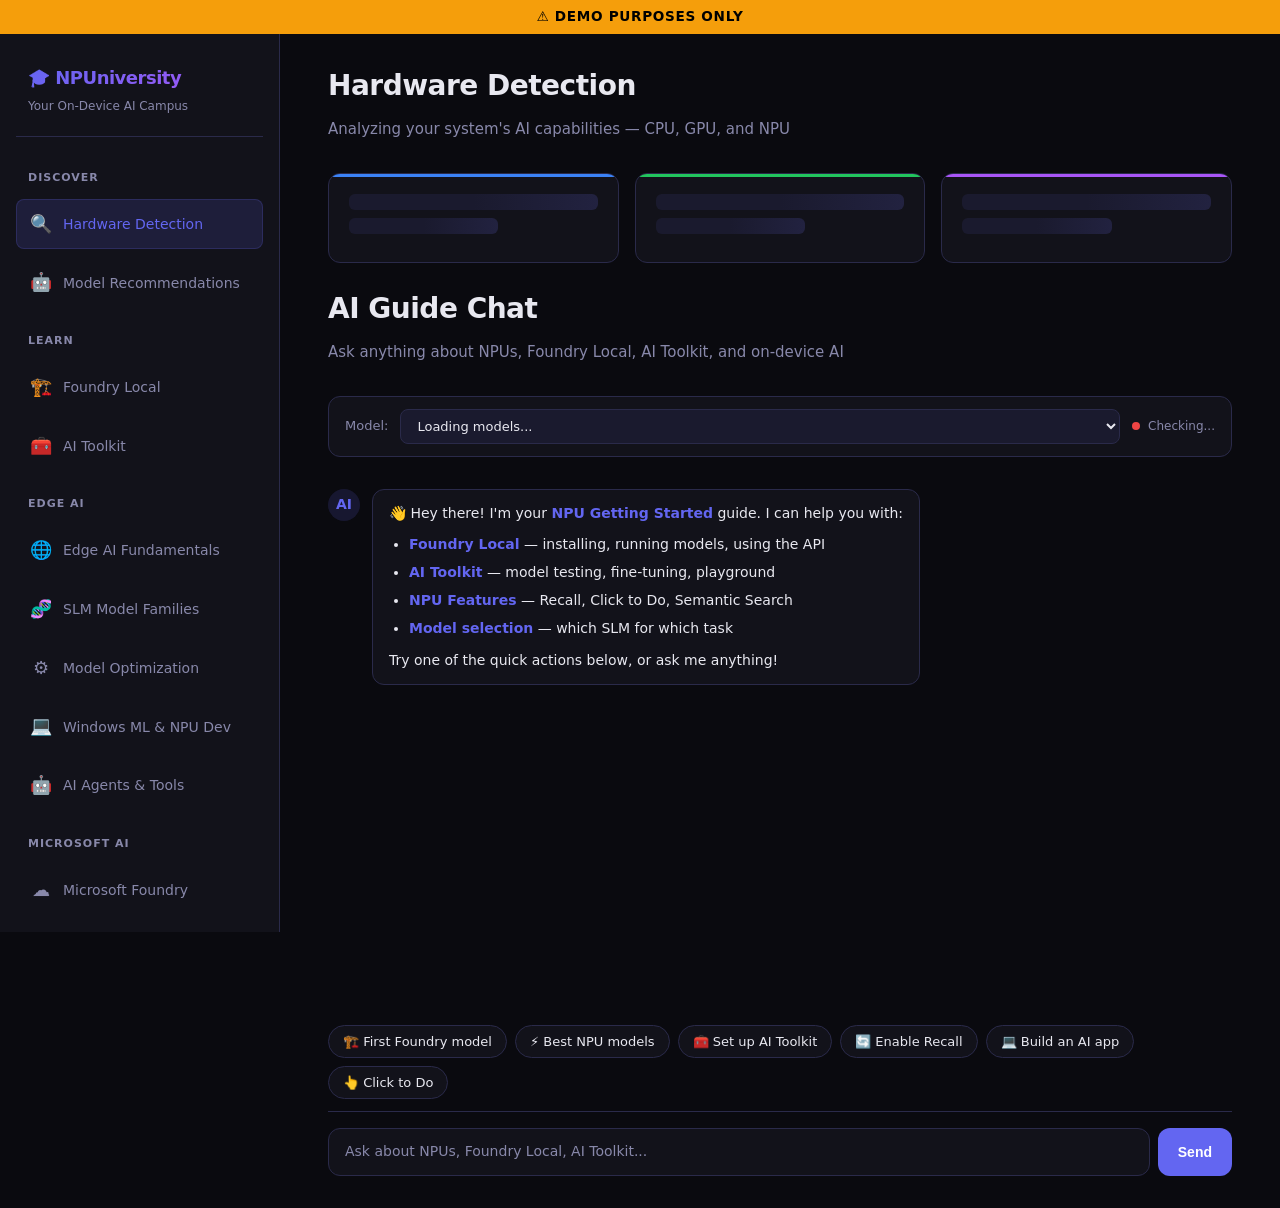
==== static/index.html @ 23672045 "Add 'Demo Purposes Only' banner across all pages" ====
<!DOCTYPE html>
<html lang="en">
<head>
    <meta charset="UTF-8">
    <meta name="viewport" content="width=device-width, initial-scale=1.0">
    <title>NPUniversity</title>
    <link rel="stylesheet" href="/static/style.css">
</head>
<body>

<div class="demo-banner">⚠️ Demo Purposes Only</div>

<div class="app-shell">
    <!-- Sidebar -->
    <nav class="sidebar">
        <div class="sidebar-brand">
            <h1>🎓 NPUniversity</h1>
            <p>Your On-Device AI Campus</p>
        </div>

        <div class="nav-section-label">Discover</div>
        <div class="nav-item active" data-page="hardware" onclick="navigateTo('hardware')">
            <span class="nav-icon">🔍</span> Hardware Detection
        </div>
        <div class="nav-item" data-page="models" onclick="navigateTo('models')">
            <span class="nav-icon">🤖</span> Model Recommendations
        </div>

        <div class="nav-section-label">Learn</div>
        <div class="nav-item" data-page="foundry" onclick="navigateTo('foundry')">
            <span class="nav-icon">🏗️</span> Foundry Local
        </div>
        <div class="nav-item" data-page="toolkit" onclick="navigateTo('toolkit')">
            <span class="nav-icon">🧰</span> AI Toolkit
        </div>

        <div class="nav-section-label">Edge AI</div>
        <div class="nav-item" data-page="edgeai" onclick="navigateTo('edgeai')">
            <span class="nav-icon">🌐</span> Edge AI Fundamentals
        </div>
        <div class="nav-item" data-page="slmfoundations" onclick="navigateTo('slmfoundations')">
            <span class="nav-icon">🧬</span> SLM Model Families
        </div>
        <div class="nav-item" data-page="optimization" onclick="navigateTo('optimization')">
            <span class="nav-icon">⚙️</span> Model Optimization
        </div>
        <div class="nav-item" data-page="windowsml" onclick="navigateTo('windowsml')">
            <span class="nav-icon">💻</span> Windows ML & NPU Dev
        </div>
        <div class="nav-item" data-page="agents" onclick="navigateTo('agents')">
            <span class="nav-icon">🤖</span> AI Agents & Tools
        </div>

        <div class="nav-section-label">Microsoft AI</div>
        <div class="nav-item" data-page="foundrycloud" onclick="navigateTo('foundrycloud')">
            <span class="nav-icon">☁️</span> Microsoft Foundry
        </div>
        <div class="nav-item" data-page="foundryagents" onclick="navigateTo('foundryagents')">
            <span class="nav-icon">🕵️</span> Foundry Agent Service
        </div>
        <div class="nav-item" data-page="governance" onclick="navigateTo('governance')">
            <span class="nav-icon">🛡️</span> AI Gateway & Governance
        </div>
        <div class="nav-item" data-page="hybridai" onclick="navigateTo('hybridai')">
            <span class="nav-icon">🔀</span> Hybrid AI
        </div>

        <div class="nav-section-label">Windows On-Device AI Features</div>
        <div class="nav-item" data-page="recall" onclick="navigateTo('recall')">
            <span class="nav-icon">🔄</span> Recall
        </div>
        <div class="nav-item" data-page="clicktodo" onclick="navigateTo('clicktodo')">
            <span class="nav-icon">👆</span> Click to Do
        </div>
        <div class="nav-item" data-page="semanticsearch" onclick="navigateTo('semanticsearch')">
            <span class="nav-icon">🔎</span> Semantic Search
        </div>

        <div class="sidebar-footer">
            <button class="tour-launch-btn" onclick="openTourSetup()">
                🎓 Professor Guided Tour
            </button>
            <div class="foundry-status">
                <span class="status-dot" id="foundryDot"></span>
                <span id="foundryStatusText">Checking Foundry...</span>
            </div>
        </div>
    </nav>

    <!-- Main Content -->
    <main class="main-content">

        <!-- Hardware Detection Page -->
        <div class="page active" id="page-hardware">
            <div class="page-header">
                <h2>Hardware Detection</h2>
                <p>Analyzing your system's AI capabilities — CPU, GPU, and NPU</p>
            </div>

            <div id="hw-loading">
                <div class="hw-grid">
                    <div class="hw-card cpu"><div class="skeleton skeleton-line"></div><div class="skeleton skeleton-line"></div></div>
                    <div class="hw-card gpu"><div class="skeleton skeleton-line"></div><div class="skeleton skeleton-line"></div></div>
                    <div class="hw-card npu"><div class="skeleton skeleton-line"></div><div class="skeleton skeleton-line"></div></div>
                </div>
            </div>

            <div id="hw-results" style="display:none">
                <div class="hw-grid">
                    <div class="hw-card cpu">
                        <div class="hw-label">CPU</div>
                        <div class="hw-name" id="cpuName">—</div>
                        <div class="hw-status" id="cpuArch">—</div>
                        <span class="hw-badge badge-active" id="cpuBadge">✓ Active</span>
                    </div>
                    <div class="hw-card gpu">
                        <div class="hw-label">GPU</div>
                        <div class="hw-name" id="gpuName">—</div>
                        <div class="hw-status">Graphics Processor</div>
                        <span class="hw-badge" id="gpuBadge">—</span>
                    </div>
                    <div class="hw-card npu">
                        <div class="hw-label">NPU</div>
                        <div class="hw-name" id="npuName">—</div>
                        <div class="hw-status" id="npuStatus">—</div>
                        <span class="hw-badge" id="npuBadge">—</span>
                    </div>
                </div>

                <div class="summary-bar" id="summaryBar">
                    <span class="summary-item"><strong id="vendorName">—</strong></span>
                    <span class="summary-item" id="ramInfo">— GB RAM</span>
                </div>

                <div class="card" id="npuInfoCard" style="display:none">
                    <div class="card-header">
                        <div class="card-icon" style="background:var(--purple-dim);color:var(--purple)">🎯</div>
                        <div>
                            <h3>You have an NPU!</h3>
                            <div class="card-subtitle">Your device is a Copilot+ PC with dedicated AI silicon</div>
                        </div>
                    </div>
                    <p style="font-size:14px;color:var(--text-dim);line-height:1.7;">
                        Your Neural Processing Unit (NPU) is a dedicated chip designed to run AI workloads 
                        with exceptional power efficiency. Unlike running AI on your CPU (which heats up and 
                        drains battery) or GPU (which competes with display tasks), the NPU handles AI inference 
                        while barely sipping power. This means <strong style="color:var(--purple)">always-on AI features</strong> 
                        like Recall, Click to Do, and Semantic Search can run continuously in the background 
                        without impacting your battery life or system performance.
                    </p>
                    <div class="info-box tip">
                        NPU models in Foundry Local use the <strong>QNN (Qualcomm Neural Network)</strong> execution provider, 
                        specifically optimized for the Hexagon processor in your Snapdragon chip.
                    </div>
                </div>

                <div class="card" id="noNpuCard" style="display:none">
                    <div class="card-header">
                        <div class="card-icon" style="background:var(--blue-dim);color:var(--blue)">💡</div>
                        <div>
                            <h3>No NPU Detected</h3>
                            <div class="card-subtitle">You can still run on-device AI using your CPU</div>
                        </div>
                    </div>
                    <p style="font-size:14px;color:var(--text-dim);line-height:1.7;">
                        While you don't have an NPU, Foundry Local has an excellent selection of CPU-optimized models. 
                        Your CPU handles a wider range of models (including larger ones) — the trade-off is higher 
                        power consumption and slightly slower inference compared to NPU-accelerated models. 
                        Check the Model Recommendations page for the best picks for your hardware.
                    </p>
                </div>
            </div>
        </div>

        <!-- Model Recommendations Page -->
        <div class="page" id="page-models">
            <div class="page-header">
                <h2>Model Recommendations</h2>
                <p>Best SLMs for your hardware, organized by task</p>
            </div>

            <div id="models-loading">
                <div class="rec-grid">
                    <div class="rec-card"><div class="skeleton skeleton-line"></div><div class="skeleton skeleton-line"></div><div class="skeleton skeleton-line"></div></div>
                    <div class="rec-card"><div class="skeleton skeleton-line"></div><div class="skeleton skeleton-line"></div><div class="skeleton skeleton-line"></div></div>
                </div>
            </div>
            <div id="models-results" style="display:none">
                <div class="rec-grid" id="recGrid"></div>
            </div>
        </div>

        <!-- Foundry Local Page -->
        <div class="page" id="page-foundry">
            <div class="page-header">
                <h2>Foundry Local</h2>
                <p>Microsoft's local model runtime — run SLMs entirely on your device</p>
            </div>

            <div class="feature-hero">
                <h3>Run AI models locally, no cloud required</h3>
                <p>Foundry Local is an OpenAI-compatible local inference server. It manages model downloads, 
                   hardware optimization (CPU/NPU), and exposes a standard API you can use from any language.</p>
            </div>

            <div class="card">
                <div class="card-header">
                    <div class="card-icon" style="background:var(--green-dim);color:var(--green)">📦</div>
                    <div><h3>Installation</h3><div class="card-subtitle">Get Foundry Local running on your machine</div></div>
                </div>
                <div class="feature-steps">
                    <div class="step-card">
                        <div class="step-number">1</div>
                        <div class="step-content">
                            <h4>Install via winget</h4>
                            <p>Open a terminal and run:</p>
                            <div class="cmd-block">winget install Microsoft.FoundryLocal<button class="copy-btn" onclick="copyCmd(this)">Copy</button></div>
                        </div>
                    </div>
                    <div class="step-card">
                        <div class="step-number">2</div>
                        <div class="step-content">
                            <h4>Start the service</h4>
                            <p>Foundry Local auto-starts when needed, but you can manually control it:</p>
                            <div class="cmd-block">foundry service start<button class="copy-btn" onclick="copyCmd(this)">Copy</button></div>
                        </div>
                    </div>
                    <div class="step-card">
                        <div class="step-number">3</div>
                        <div class="step-content">
                            <h4>List available models</h4>
                            <p>See all models optimized for your hardware (CPU + NPU if available):</p>
                            <div class="cmd-block">foundry model list<button class="copy-btn" onclick="copyCmd(this)">Copy</button></div>
                        </div>
                    </div>
                    <div class="step-card">
                        <div class="step-number">4</div>
                        <div class="step-content">
                            <h4>Run a model interactively</h4>
                            <p>Start chatting with a model directly in your terminal:</p>
                            <div class="cmd-block">foundry model run phi-4-mini<button class="copy-btn" onclick="copyCmd(this)">Copy</button></div>
                            <div class="info-box tip">For NPU models, add <code>--device NPU</code>: 
                            <code>foundry model run qwen2.5-7b --device NPU</code></div>
                        </div>
                    </div>
                </div>
            </div>

            <div class="card">
                <div class="card-header">
                    <div class="card-icon" style="background:var(--accent-glow);color:var(--accent)">🔌</div>
                    <div><h3>Using the API</h3><div class="card-subtitle">OpenAI-compatible REST API for your apps</div></div>
                </div>
                <p style="font-size:14px;color:var(--text-dim);margin-bottom:16px;">
                    Foundry Local exposes an OpenAI-compatible API. Use it with the OpenAI Python SDK, curl, or any HTTP client.
                    The service URL has a dynamic port — discover it with <code>foundry service status</code>.
                </p>
                <div class="feature-steps">
                    <div class="step-card">
                        <div class="step-number">Py</div>
                        <div class="step-content">
                            <h4>Python with OpenAI SDK</h4>
<div class="cmd-block"><pre style="margin:0;color:var(--text);background:transparent;border:none;padding:0;">from openai import OpenAI

client = OpenAI(
    base_url="http://127.0.0.1:PORT/v1",
    api_key="not-needed"
)

response = client.chat.completions.create(
    model="Phi-4-mini-instruct-generic-cpu:5",
    messages=[{"role": "user", "content": "Hello!"}]
)
print(response.choices[0].message.content)</pre></div>
                        </div>
                    </div>
                    <div class="step-card">
                        <div class="step-number">C#</div>
                        <div class="step-content">
                            <h4>C# with Microsoft.Extensions.AI</h4>
<div class="cmd-block"><pre style="margin:0;color:var(--text);background:transparent;border:none;padding:0;">using Microsoft.Extensions.AI;

var client = new FoundryLocalClient("phi-4-mini");
var chatClient = client.CreateChatCompletionClient();

var response = await chatClient.GetResponseAsync(
    "What can you help me with?");
Console.WriteLine(response);</pre></div>
                        </div>
                    </div>
                </div>
            </div>

            <div class="card">
                <div class="card-header">
                    <div class="card-icon" style="background:var(--amber-dim);color:var(--amber)">⚡</div>
                    <div><h3>Key Commands</h3><div class="card-subtitle">Essential Foundry Local CLI commands</div></div>
                </div>
                <table class="capability-table">
                    <thead>
                        <tr><th>Command</th><th>Description</th></tr>
                    </thead>
                    <tbody>
                        <tr><td><code>foundry model list</code></td><td>List all available models for your hardware</td></tr>
                        <tr><td><code>foundry model run &lt;alias&gt;</code></td><td>Run a model interactively in the terminal</td></tr>
                        <tr><td><code>foundry model run &lt;alias&gt; --device NPU</code></td><td>Run on NPU specifically</td></tr>
                        <tr><td><code>foundry service start</code></td><td>Start the local inference server</td></tr>
                        <tr><td><code>foundry service stop</code></td><td>Stop the server and free resources</td></tr>
                        <tr><td><code>foundry service status</code></td><td>Check status and discover the API URL</td></tr>
                        <tr><td><code>foundry cache list</code></td><td>See downloaded/cached models</td></tr>
                        <tr><td><code>foundry cache remove &lt;model&gt;</code></td><td>Delete a cached model to free disk space</td></tr>
                    </tbody>
                </table>
            </div>
        </div>

        <!-- AI Toolkit Page -->
        <div class="page" id="page-toolkit">
            <div class="page-header">
                <h2>AI Toolkit for VS Code</h2>
                <p>Fine-tune, test, and deploy AI models right from your editor</p>
            </div>

            <div class="feature-hero">
                <h3>Your AI development workbench</h3>
                <p>AI Toolkit is a VS Code extension that brings model exploration, prompt testing, fine-tuning, 
                   and deployment into a single, integrated experience.</p>
            </div>

            <div class="card">
                <div class="card-header">
                    <div class="card-icon" style="background:var(--green-dim);color:var(--green)">🚀</div>
                    <div><h3>Getting Started</h3><div class="card-subtitle">Set up AI Toolkit in minutes</div></div>
                </div>
                <div class="feature-steps">
                    <div class="step-card">
                        <div class="step-number">1</div>
                        <div class="step-content">
                            <h4>Install the Extension</h4>
                            <p>Open VS Code and install <strong>AI Toolkit</strong> from the Extensions marketplace, or run:</p>
                            <div class="cmd-block">code --install-extension ms-windows-ai-studio.windows-ai-studio<button class="copy-btn" onclick="copyCmd(this)">Copy</button></div>
                        </div>
                    </div>
                    <div class="step-card">
                        <div class="step-number">2</div>
                        <div class="step-content">
                            <h4>Browse the Model Catalog</h4>
                            <p>Click the AI Toolkit icon in the sidebar. Browse models from Hugging Face, ONNX model zoo, 
                               and Azure AI — filtered by what runs on your hardware.</p>
                        </div>
                    </div>
                    <div class="step-card">
                        <div class="step-number">3</div>
                        <div class="step-content">
                            <h4>Test in the Playground</h4>
                            <p>Use the built-in <strong>Model Playground</strong> to send prompts and compare model outputs. 
                               Adjust temperature, max tokens, and system prompts interactively.</p>
                        </div>
                    </div>
                    <div class="step-card">
                        <div class="step-number">4</div>
                        <div class="step-content">
                            <h4>Fine-tune with LoRA</h4>
                            <p>Fine-tune models on your own data using <strong>QLoRA</strong> — memory-efficient fine-tuning 
                               that works even on devices with limited VRAM. AI Toolkit handles the training setup.</p>
                        </div>
                    </div>
                </div>
            </div>

            <div class="card">
                <div class="card-header">
                    <div class="card-icon" style="background:var(--purple-dim);color:var(--purple)">🎯</div>
                    <div><h3>Key Features</h3><div class="card-subtitle">What AI Toolkit can do for you</div></div>
                </div>
                <table class="capability-table">
                    <thead><tr><th>Feature</th><th>Description</th></tr></thead>
                    <tbody>
                        <tr><td><strong>Model Catalog</strong></td><td>Browse, search, and download models optimized for local inference (ONNX, PyTorch)</td></tr>
                        <tr><td><strong>Playground</strong></td><td>Interactive prompt testing with side-by-side model comparison</td></tr>
                        <tr><td><strong>Fine-tuning</strong></td><td>LoRA/QLoRA fine-tuning with custom datasets, integrated into VS Code</td></tr>
                        <tr><td><strong>Batch Inference</strong></td><td>Run prompts against datasets for evaluation and benchmarking</td></tr>
                        <tr><td><strong>ONNX Export</strong></td><td>Convert and optimize models to ONNX format for cross-platform deployment</td></tr>
                        <tr><td><strong>Foundry Integration</strong></td><td>Seamlessly use Foundry Local models in the playground and your apps</td></tr>
                    </tbody>
                </table>
                <div class="info-box tip">
                    AI Toolkit + Foundry Local is the fastest way to go from "exploring models" to "running AI in your app" — 
                    all without leaving VS Code or needing cloud resources.
                </div>
            </div>
        </div>

        <!-- Recall Page -->
        <div class="page" id="page-recall">
            <div class="page-header">
                <h2>Recall</h2>
                <p>AI-powered photographic memory for your PC — powered by your NPU</p>
            </div>

            <div class="feature-hero" style="border-left: 3px solid var(--purple);">
                <h3>🔄 Find anything you've ever seen on your PC</h3>
                <p>Recall takes periodic snapshots of your screen and uses on-device AI to make everything 
                   searchable by natural language. Ask "that email about the project deadline" and Recall finds it.</p>
            </div>

            <div class="card">
                <div class="card-header">
                    <div class="card-icon" style="background:var(--purple-dim);color:var(--purple)">🔒</div>
                    <div><h3>Privacy First</h3><div class="card-subtitle">Everything stays on your device</div></div>
                </div>
                <p style="font-size:14px;color:var(--text-dim);line-height:1.7;margin-bottom:12px;">
                    Recall processes everything <strong>locally on your NPU</strong>. Screenshots never leave your device, 
                    are encrypted with Windows Hello, and stored in a protected container. You have full control over 
                    what gets saved and can delete snapshots at any time.
                </p>
                <table class="capability-table">
                    <thead><tr><th>Privacy Feature</th><th>Detail</th></tr></thead>
                    <tbody>
                        <tr><td>🔐 Encryption</td><td>Snapshots encrypted with Windows Hello (biometric/PIN) — even admins can't access your data</td></tr>
                        <tr><td>🖥️ On-device AI</td><td>OCR and semantic indexing runs entirely on the NPU — no cloud processing</td></tr>
                        <tr><td>🚫 Sensitive content</td><td>Automatically filters passwords, credit cards, and private browsing sessions</td></tr>
                        <tr><td>🗑️ Full control</td><td>Pause anytime, exclude apps/websites, delete specific snapshots or entire history</td></tr>
                    </tbody>
                </table>
            </div>

            <div class="card">
                <div class="card-header">
                    <div class="card-icon" style="background:var(--green-dim);color:var(--green)">⚙️</div>
                    <div><h3>How to Enable Recall</h3><div class="card-subtitle">Get started on your Copilot+ PC</div></div>
                </div>
                <div class="feature-steps">
                    <div class="step-card">
                        <div class="step-number">1</div>
                        <div class="step-content">
                            <h4>Check requirements</h4>
                            <p>You need a <strong>Copilot+ PC</strong> with an NPU (40+ TOPS), 16GB+ RAM, 256GB+ storage, 
                               and BitLocker/Device Encryption enabled.</p>
                        </div>
                    </div>
                    <div class="step-card">
                        <div class="step-number">2</div>
                        <div class="step-content">
                            <h4>Open Settings</h4>
                            <p>Go to <code>Settings → Privacy & Security → Recall & snapshots</code></p>
                        </div>
                    </div>
                    <div class="step-card">
                        <div class="step-number">3</div>
                        <div class="step-content">
                            <h4>Enable and configure</h4>
                            <p>Toggle Recall on and set your preferences: storage allocation (25-150GB), 
                               excluded apps, and excluded websites. Authenticate with Windows Hello.</p>
                        </div>
                    </div>
                    <div class="step-card">
                        <div class="step-number">4</div>
                        <div class="step-content">
                            <h4>Search your timeline</h4>
                            <p>Press <strong>Win + J</strong> to open Recall, or click the Recall icon in the taskbar. 
                               Type a natural language query like "presentation about Q3 results" to find it.</p>
                        </div>
                    </div>
                </div>
            </div>

            <div class="card">
                <div class="card-header">
                    <div class="card-icon" style="background:var(--blue-dim);color:var(--blue)">🧠</div>
                    <div><h3>How It Works Under the Hood</h3><div class="card-subtitle">The NPU does the heavy lifting</div></div>
                </div>
                <div class="feature-steps">
                    <div class="step-card">
                        <div class="step-number">📸</div>
                        <div class="step-content">
                            <h4>Screen Capture</h4>
                            <p>Periodic screenshots are taken (every ~5 seconds when content changes). 
                               Images are immediately encrypted before any processing.</p>
                        </div>
                    </div>
                    <div class="step-card">
                        <div class="step-number">📝</div>
                        <div class="step-content">
                            <h4>NPU-Powered OCR</h4>
                            <p>The NPU runs optical character recognition on each snapshot, extracting all visible text 
                               with minimal power draw. This enables text search across screenshots.</p>
                        </div>
                    </div>
                    <div class="step-card">
                        <div class="step-number">🔗</div>
                        <div class="step-content">
                            <h4>Semantic Embedding</h4>
                            <p>Extracted text is converted into semantic vectors (embeddings) by the NPU, enabling 
                               meaning-based search — so "vacation photos" finds screenshots of beach pictures even 
                               if those words never appeared on screen.</p>
                        </div>
                    </div>
                </div>
            </div>
        </div>

        <!-- Click to Do Page -->
        <div class="page" id="page-clicktodo">
            <div class="page-header">
                <h2>Click to Do</h2>
                <p>Context-aware AI actions on anything visible on your screen</p>
            </div>

            <div class="feature-hero" style="border-left: 3px solid var(--green);">
                <h3>👆 Point at anything, get smart actions</h3>
                <p>Click to Do analyzes on-screen content in real-time using your NPU and suggests 
                   intelligent actions — summarize text, edit images, search the web, and more.</p>
            </div>

            <div class="card">
                <div class="card-header">
                    <div class="card-icon" style="background:var(--green-dim);color:var(--green)">⚡</div>
                    <div><h3>How to Use Click to Do</h3><div class="card-subtitle">Activate and interact</div></div>
                </div>
                <div class="feature-steps">
                    <div class="step-card">
                        <div class="step-number">1</div>
                        <div class="step-content">
                            <h4>Activate the overlay</h4>
                            <p>Press <strong>Win + Mouse Click</strong> or <strong>Win + Q</strong> to activate Click to Do. 
                               A translucent overlay appears on top of your current screen.</p>
                        </div>
                    </div>
                    <div class="step-card">
                        <div class="step-number">2</div>
                        <div class="step-content">
                            <h4>Select content</h4>
                            <p>Click on any text, image, or UI element. Click to Do uses the NPU to analyze 
                               what you're pointing at — reading text, identifying images, and understanding context.</p>
                        </div>
                    </div>
                    <div class="step-card">
                        <div class="step-number">3</div>
                        <div class="step-content">
                            <h4>Choose an action</h4>
                            <p>A context menu appears with smart suggestions based on the content type. 
                               Actions vary depending on whether you selected text, an image, or a link.</p>
                        </div>
                    </div>
                </div>
            </div>

            <div class="card">
                <div class="card-header">
                    <div class="card-icon" style="background:var(--accent-glow);color:var(--accent)">🎯</div>
                    <div><h3>Available Actions</h3><div class="card-subtitle">What Click to Do can do with different content</div></div>
                </div>
                <table class="capability-table">
                    <thead><tr><th>Content Type</th><th>Actions</th></tr></thead>
                    <tbody>
                        <tr><td>📝 <strong>Text</strong></td><td>Summarize, rewrite, explain, translate, copy, search the web, send to Copilot</td></tr>
                        <tr><td>🖼️ <strong>Images</strong></td><td>Remove background, erase objects, search for visually similar images, save, edit in Photos</td></tr>
                        <tr><td>🔗 <strong>URLs / Links</strong></td><td>Open, copy, search related content</td></tr>
                        <tr><td>📊 <strong>Data / Tables</strong></td><td>Copy as structured data, summarize, analyze trends</td></tr>
                        <tr><td>📧 <strong>Contact Info</strong></td><td>Create contact, send email, call, add to calendar</td></tr>
                    </tbody>
                </table>
                <div class="info-box note">
                    Click to Do works across <em>any</em> application — it operates on the screen pixels, not app APIs. 
                    This means it works with PDFs, images, legacy desktop apps, and even remote desktop sessions.
                </div>
            </div>

            <div class="card">
                <div class="card-header">
                    <div class="card-icon" style="background:var(--purple-dim);color:var(--purple)">⚙️</div>
                    <div><h3>Configuration</h3><div class="card-subtitle">Customize Click to Do behavior</div></div>
                </div>
                <p style="font-size:14px;color:var(--text-dim);line-height:1.7;">
                    Navigate to <code>Settings → Bluetooth & devices → Touchpad → Click to Do</code> (or search 
                    "Click to Do" in Settings). You can configure the activation gesture, choose default actions 
                    for different content types, and exclude specific applications.
                </p>
            </div>
        </div>

        <!-- Semantic Search Page -->
        <div class="page" id="page-semanticsearch">
            <div class="page-header">
                <h2>Semantic Search</h2>
                <p>Search by meaning, not just keywords — powered by on-device AI</p>
            </div>

            <div class="feature-hero" style="border-left: 3px solid var(--blue);">
                <h3>🔎 "Find that document about budget planning"</h3>
                <p>Windows Semantic Search understands what you mean, not just what you type. It uses the NPU to 
                   generate embeddings for your files, so you can search by concept instead of exact filenames.</p>
            </div>

            <div class="card">
                <div class="card-header">
                    <div class="card-icon" style="background:var(--blue-dim);color:var(--blue)">🧠</div>
                    <div><h3>How Semantic Search Works</h3><div class="card-subtitle">AI-enhanced Windows Search</div></div>
                </div>
                <div class="feature-steps">
                    <div class="step-card">
                        <div class="step-number">1</div>
                        <div class="step-content">
                            <h4>Content Indexing</h4>
                            <p>Windows scans your documents, emails, and files. The NPU generates <strong>semantic embeddings</strong> — 
                               numerical vectors that capture meaning — for each piece of content. This happens in the background 
                               with negligible performance impact thanks to NPU efficiency.</p>
                        </div>
                    </div>
                    <div class="step-card">
                        <div class="step-number">2</div>
                        <div class="step-content">
                            <h4>Natural Language Queries</h4>
                            <p>When you search, your query is also converted to an embedding. The system finds documents whose 
                               meaning is closest to your query — even if they don't contain the exact words you typed.</p>
                        </div>
                    </div>
                    <div class="step-card">
                        <div class="step-number">3</div>
                        <div class="step-content">
                            <h4>Ranked Results</h4>
                            <p>Results are ranked by semantic similarity, combining traditional keyword matching with 
                               AI understanding. This means a search for "vacation plans" can find a file named 
                               "summer-trip-itinerary.docx" even though those words don't overlap.</p>
                        </div>
                    </div>
                </div>
            </div>

            <div class="card">
                <div class="card-header">
                    <div class="card-icon" style="background:var(--green-dim);color:var(--green)">💡</div>
                    <div><h3>Tips for Better Searches</h3><div class="card-subtitle">Get the most out of Semantic Search</div></div>
                </div>
                <table class="capability-table">
                    <thead><tr><th>Instead of...</th><th>Try...</th></tr></thead>
                    <tbody>
                        <tr><td><code>budget.xlsx</code></td><td>"quarterly budget spreadsheet with projections"</td></tr>
                        <tr><td><code>meeting notes</code></td><td>"notes from the design review last week"</td></tr>
                        <tr><td><code>photo beach</code></td><td>"vacation photos from the coast"</td></tr>
                        <tr><td><code>email john</code></td><td>"conversation about the product launch timeline"</td></tr>
                    </tbody>
                </table>
                <div class="info-box tip">
                    Semantic Search is integrated into the Windows Start menu search, File Explorer, and Settings. 
                    Just start typing naturally — the AI enhancement works automatically on Copilot+ PCs.
                </div>
            </div>

            <div class="card">
                <div class="card-header">
                    <div class="card-icon" style="background:var(--accent-glow);color:var(--accent)">🔧</div>
                    <div><h3>For Developers</h3><div class="card-subtitle">Build semantic search into your apps</div></div>
                </div>
                <p style="font-size:14px;color:var(--text-dim);line-height:1.7;margin-bottom:12px;">
                    You can leverage on-device embeddings for your own applications using <strong>Windows Copilot Runtime APIs</strong>. 
                    Generate text embeddings locally using the NPU for vector search, RAG pipelines, and intelligent document retrieval — 
                    all without cloud costs or latency.
                </p>
                <div class="info-box note">
                    The Windows Copilot Runtime <strong>TextEmbedding</strong> API generates 384-dimensional vectors using the 
                    NPU-accelerated model. Use it with any vector database (FAISS, ChromaDB, Qdrant) for local RAG applications.
                </div>
            </div>
        </div>

        <!-- Edge AI Fundamentals Page -->
        <div class="page" id="page-edgeai">
            <div class="page-header">
                <h2>Edge AI Fundamentals</h2>
                <p>Why running AI locally changes everything — privacy, latency, and cost</p>
            </div>

            <div class="feature-hero">
                <h3>AI at the edge: local, private, and always available</h3>
                <p>Edge AI brings intelligence directly to your device instead of relying on remote cloud servers. 
                   This fundamental shift enables real-time processing, data sovereignty, offline capability, 
                   and dramatic cost savings — all powered by specialized hardware like NPUs.</p>
            </div>

            <div class="card">
                <div class="card-header">
                    <div class="card-icon" style="background:var(--blue-dim);color:var(--blue)">☁️</div>
                    <div><h3>Cloud AI vs Edge AI</h3><div class="card-subtitle">Understanding the paradigm shift</div></div>
                </div>
                <table class="capability-table">
                    <thead><tr><th>Aspect</th><th>Cloud AI</th><th>Edge AI (On-Device)</th></tr></thead>
                    <tbody>
                        <tr><td><strong>Processing Location</strong></td><td>Remote data centers with GPU clusters</td><td>Locally on your CPU, GPU, or NPU</td></tr>
                        <tr><td><strong>Latency</strong></td><td>100-500ms+ network roundtrip</td><td>Sub-10ms local inference</td></tr>
                        <tr><td><strong>Privacy</strong></td><td>Data sent to external servers</td><td>Data never leaves your device</td></tr>
                        <tr><td><strong>Connectivity</strong></td><td>Requires internet connection</td><td>Works fully offline</td></tr>
                        <tr><td><strong>Cost</strong></td><td>Per-token API pricing adds up</td><td>One-time hardware cost, no API fees</td></tr>
                        <tr><td><strong>Model Size</strong></td><td>GPT-4 class (hundreds of billions params)</td><td>SLMs: 0.5B-14B parameters, optimized</td></tr>
                        <tr><td><strong>Customization</strong></td><td>Limited to API parameters</td><td>Full control: fine-tune, quantize, deploy</td></tr>
                    </tbody>
                </table>
            </div>

            <div class="card">
                <div class="card-header">
                    <div class="card-icon" style="background:var(--green-dim);color:var(--green)">🎯</div>
                    <div><h3>Why Edge AI Matters</h3><div class="card-subtitle">Five pillars of on-device intelligence</div></div>
                </div>
                <div class="feature-steps">
                    <div class="step-card">
                        <div class="step-number">🔒</div>
                        <div class="step-content">
                            <h4>Privacy &amp; Security</h4>
                            <p>Process sensitive data locally without cloud exposure. Medical records, financial data, 
                               and personal information never leave the device — meeting HIPAA, GDPR, and data sovereignty requirements.</p>
                        </div>
                    </div>
                    <div class="step-card">
                        <div class="step-number">⚡</div>
                        <div class="step-content">
                            <h4>Real-Time Performance</h4>
                            <p>Eliminate network latency for time-critical applications. On-device inference delivers 
                               sub-10ms response times — essential for interactive UI, real-time translation, and autonomous systems.</p>
                        </div>
                    </div>
                    <div class="step-card">
                        <div class="step-number">💰</div>
                        <div class="step-content">
                            <h4>Cost Efficiency</h4>
                            <p>No per-token API charges, no bandwidth costs, no cloud compute bills. Once your NPU 
                               hardware is purchased, inference is essentially free — scale to millions of queries at zero marginal cost.</p>
                        </div>
                    </div>
                    <div class="step-card">
                        <div class="step-number">📡</div>
                        <div class="step-content">
                            <h4>Offline &amp; Resilient</h4>
                            <p>AI features work without internet. Critical for remote locations, vehicles in transit, 
                               areas with poor connectivity, and any scenario where network reliability can't be guaranteed.</p>
                        </div>
                    </div>
                    <div class="step-card">
                        <div class="step-number">📜</div>
                        <div class="step-content">
                            <h4>Regulatory Compliance</h4>
                            <p>Meet data sovereignty requirements by keeping processing local. No cross-border data transfers, 
                               no third-party data processors — the simplest path to compliance.</p>
                        </div>
                    </div>
                </div>
            </div>

            <div class="card">
                <div class="card-header">
                    <div class="card-icon" style="background:var(--purple-dim);color:var(--purple)">🏗️</div>
                    <div><h3>Edge AI Architecture</h3><div class="card-subtitle">How on-device AI systems are structured</div></div>
                </div>
                <p style="font-size:14px;color:var(--text-dim);line-height:1.7;margin-bottom:16px;">
                    In a traditional architecture, data flows from edge devices to cloud servers and back. 
                    In Edge AI, the entire inference pipeline runs locally:
                </p>
<div class="cmd-block"><pre style="margin:0;color:var(--text);background:transparent;border:none;padding:0;">Traditional:  Sensors → Network → Cloud GPU → Network → Response
Edge AI:      Sensors → Local NPU/CPU → Immediate Response

Key Enabling Technologies:
├── Model Quantization (FP32 → INT4/INT8, 4-8x size reduction)
├── Model Pruning (remove unnecessary connections, 50%+ compression)
├── Knowledge Distillation (train small models from large ones)
├── NPU Hardware (45+ TOPS at &lt;5W power draw)
└── Optimized Runtimes (ONNX Runtime, DirectML, QNN)</pre></div>
                <div class="info-box tip">
                    The key insight: Edge AI doesn't replace cloud AI — it complements it. Use edge for real-time, 
                    privacy-sensitive, and latency-critical tasks. Use cloud for training, complex reasoning, and 
                    tasks requiring the largest models.
                </div>
            </div>

            <div class="card">
                <div class="card-header">
                    <div class="card-icon" style="background:var(--amber-dim);color:var(--amber)">🏢</div>
                    <div><h3>Real-World Applications</h3><div class="card-subtitle">Edge AI across industries</div></div>
                </div>
                <table class="capability-table">
                    <thead><tr><th>Industry</th><th>Edge AI Use Cases</th></tr></thead>
                    <tbody>
                        <tr><td>🏭 <strong>Manufacturing</strong></td><td>Real-time quality inspection, predictive maintenance, process optimization</td></tr>
                        <tr><td>🏥 <strong>Healthcare</strong></td><td>On-device diagnostics, patient monitoring, privacy-preserving medical AI</td></tr>
                        <tr><td>🚗 <strong>Automotive</strong></td><td>Autonomous driving perception, in-vehicle assistants, real-time object detection</td></tr>
                        <tr><td>🏙️ <strong>Smart Cities</strong></td><td>Traffic optimization, environmental monitoring, edge analytics</td></tr>
                        <tr><td>📱 <strong>Mobile Apps</strong></td><td>Photo enhancement, real-time translation, AR, personalized recommendations</td></tr>
                        <tr><td>💼 <strong>Enterprise</strong></td><td>Document processing, meeting assistants, local search, data classification</td></tr>
                    </tbody>
                </table>
            </div>
        </div>

        <!-- SLM Model Families Page -->
        <div class="page" id="page-slmfoundations">
            <div class="page-header">
                <h2>SLM Model Families</h2>
                <p>The landscape of Small Language Models — from Phi to Qwen to BitNET</p>
            </div>

            <div class="feature-hero">
                <h3>Small but mighty: models that run on your device</h3>
                <p>Small Language Models (SLMs) are compact AI models specifically designed for edge deployment. 
                   They deliver meaningful AI capabilities while fitting within the memory, compute, and power 
                   constraints of PCs, phones, and IoT devices.</p>
            </div>

            <div class="card">
                <div class="card-header">
                    <div class="card-icon" style="background:var(--accent-glow);color:var(--accent)">🔬</div>
                    <div><h3>Microsoft Phi Family</h3><div class="card-subtitle">Textbook-quality training meets efficiency</div></div>
                </div>
                <p style="font-size:14px;color:var(--text-dim);line-height:1.7;margin-bottom:12px;">
                    Microsoft's Phi family demonstrates that <strong>training data quality</strong> matters more than model size. 
                    Using carefully curated "textbook quality" data, Phi models punch far above their weight class.
                </p>
                <table class="capability-table">
                    <thead><tr><th>Model</th><th>Parameters</th><th>Key Strengths</th><th>Device</th></tr></thead>
                    <tbody>
                        <tr><td><strong>Phi-4</strong></td><td>14B</td><td>Best quality CPU model, deep reasoning, nuanced responses</td><td>CPU</td></tr>
                        <tr><td><strong>Phi-4-mini</strong></td><td>3.8B</td><td>Top instruction following, tool calling support</td><td>CPU</td></tr>
                        <tr><td><strong>Phi-4-mini-reasoning</strong></td><td>3.8B</td><td>Tuned for logic/math chains, step-by-step thinking</td><td>CPU</td></tr>
                        <tr><td><strong>Phi-3.5-mini</strong></td><td>3.8B</td><td>Compact and efficient on NPU, great general chat</td><td>NPU</td></tr>
                        <tr><td><strong>Phi-3-mini-128k</strong></td><td>3.8B</td><td>128K context window for long documents on NPU</td><td>NPU</td></tr>
                        <tr><td><strong>Phi-Silica</strong></td><td>~3.3B</td><td>Built into Windows 11, 650 tok/s at 1.5W on NPU</td><td>NPU (built-in)</td></tr>
                    </tbody>
                </table>
                <div class="info-box tip">
                    <strong>Phi-Silica</strong> is special — it's not a downloadable model but is built directly into Windows 11 
                    Copilot+ PCs. It's co-designed with NPU hardware for maximum efficiency. Access it via the Windows App SDK.
                </div>
            </div>

            <div class="card">
                <div class="card-header">
                    <div class="card-icon" style="background:var(--green-dim);color:var(--green)">🌏</div>
                    <div><h3>Qwen Family (Alibaba)</h3><div class="card-subtitle">Open-source excellence across 119 languages</div></div>
                </div>
                <p style="font-size:14px;color:var(--text-dim);line-height:1.7;margin-bottom:12px;">
                    Alibaba's Qwen family is fully open-source, trained on 36 trillion tokens, and spans from 
                    tiny 0.5B models to massive 235B parameter versions. Available on Foundry Local for both NPU and CPU.
                </p>
                <table class="capability-table">
                    <thead><tr><th>Model</th><th>Parameters</th><th>Key Strengths</th><th>Device</th></tr></thead>
                    <tbody>
                        <tr><td><strong>Qwen2.5-7B</strong></td><td>7B</td><td>Best all-around NPU model, chat + tools</td><td>NPU / CPU</td></tr>
                        <tr><td><strong>Qwen2.5-1.5B</strong></td><td>1.5B</td><td>Fastest NPU model, lightweight tasks</td><td>NPU</td></tr>
                        <tr><td><strong>Qwen2.5-Coder-7B</strong></td><td>7B</td><td>Code-specialized, best for programming</td><td>CPU</td></tr>
                        <tr><td><strong>Qwen3-0.6B</strong></td><td>0.6B</td><td>Latest tiny model, impressive quality/size ratio</td><td>CPU</td></tr>
                    </tbody>
                </table>
                <div class="info-box note">
                    Qwen3 introduced a "thinking mode" — the model can reason step-by-step before answering, 
                    similar to DeepSeek R1. Toggle this via the system prompt for complex reasoning tasks.
                </div>
            </div>

            <div class="card">
                <div class="card-header">
                    <div class="card-icon" style="background:var(--purple-dim);color:var(--purple)">🧪</div>
                    <div><h3>Other Notable Families</h3><div class="card-subtitle">Gemma, DeepSeek, BitNET, and more</div></div>
                </div>
                <table class="capability-table">
                    <thead><tr><th>Family</th><th>Creator</th><th>Key Innovation</th><th>Edge Relevance</th></tr></thead>
                    <tbody>
                        <tr><td><strong>Gemma 3</strong></td><td>Google</td><td>Per-Layer Embeddings (PLE), mobile-first design, multimodal</td><td>2-3GB memory footprint, ideal for mobile/embedded</td></tr>
                        <tr><td><strong>DeepSeek R1</strong></td><td>DeepSeek</td><td>Strong reasoning via distilled chain-of-thought</td><td>7B and 14B distilled versions run on NPU via QNN</td></tr>
                        <tr><td><strong>BitNET</strong></td><td>Microsoft</td><td>1.58-bit ternary weights {-1, 0, +1}</td><td>1.37-6.17x speedups, 55-82% energy reduction</td></tr>
                        <tr><td><strong>Mistral 7B</strong></td><td>Mistral AI</td><td>Sliding window attention, grouped-query attention</td><td>Classic balanced model, good CPU inference</td></tr>
                        <tr><td><strong>Mu Model</strong></td><td>Microsoft</td><td>Built into Windows 11 for system functions</td><td>Deep OS integration, offline, privacy-first</td></tr>
                    </tbody>
                </table>
                <div class="info-box tip">
                    <strong>BitNET</strong> represents the frontier of efficiency. By using only three weight values 
                    ({-1, 0, +1}), it replaces expensive floating-point multiplications with simple additions — 
                    enabling AI on the most resource-constrained devices. Check it out at 
                    <a href="https://github.com/microsoft/BitNet" target="_blank" style="color:var(--accent)">github.com/microsoft/BitNet</a>.
                </div>
            </div>

            <div class="card">
                <div class="card-header">
                    <div class="card-icon" style="background:var(--blue-dim);color:var(--blue)">📊</div>
                    <div><h3>SLM Size Classification</h3><div class="card-subtitle">Choosing the right model size for your hardware</div></div>
                </div>
                <table class="capability-table">
                    <thead><tr><th>Category</th><th>Parameters</th><th>RAM Needed</th><th>Best For</th></tr></thead>
                    <tbody>
                        <tr><td>🔹 <strong>Micro SLM</strong></td><td>100M - 1.4B</td><td>1-2 GB</td><td>Quick drafts, autocomplete, simple Q&amp;A</td></tr>
                        <tr><td>🔹 <strong>Small SLM</strong></td><td>1.5B - 4B</td><td>2-5 GB</td><td>Chat, code assist, summarization</td></tr>
                        <tr><td>🔹 <strong>Medium SLM</strong></td><td>7B - 14B</td><td>5-10 GB</td><td>Complex reasoning, analysis, tool use</td></tr>
                        <tr><td>🔹 <strong>Large SLM</strong></td><td>14B - 30B</td><td>10-20 GB</td><td>Deep reasoning, high-quality generation</td></tr>
                    </tbody>
                </table>
            </div>
        </div>

        <!-- Model Optimization Page -->
        <div class="page" id="page-optimization">
            <div class="page-header">
                <h2>Model Optimization</h2>
                <p>Making AI models smaller, faster, and more power-efficient for edge deployment</p>
            </div>

            <div class="feature-hero">
                <h3>From data center to device: the art of model optimization</h3>
                <p>Model optimization is the bridge between powerful AI capabilities and the constraints of edge hardware. 
                   Through quantization, pruning, and distillation, models can be compressed 4-8x while retaining 
                   90-99% of their original quality.</p>
            </div>

            <div class="card">
                <div class="card-header">
                    <div class="card-icon" style="background:var(--accent-glow);color:var(--accent)">📐</div>
                    <div><h3>Quantization</h3><div class="card-subtitle">Reducing numerical precision for massive efficiency gains</div></div>
                </div>
                <p style="font-size:14px;color:var(--text-dim);line-height:1.7;margin-bottom:12px;">
                    Quantization reduces the precision of model weights from 32-bit floats to smaller representations. 
                    This directly reduces memory usage and speeds up inference — especially on NPUs designed for integer math.
                </p>
                <table class="capability-table">
                    <thead><tr><th>Precision</th><th>Bits</th><th>Memory Savings</th><th>Quality Impact</th><th>Best For</th></tr></thead>
                    <tbody>
                        <tr><td><strong>FP32</strong> (Full)</td><td>32</td><td>Baseline</td><td>None</td><td>Training, reference</td></tr>
                        <tr><td><strong>FP16</strong> (Half)</td><td>16</td><td>2x reduction</td><td>Minimal</td><td>GPU inference</td></tr>
                        <tr><td><strong>INT8</strong></td><td>8</td><td>4x reduction</td><td>~1-2% loss</td><td>CPU/NPU inference</td></tr>
                        <tr><td><strong>INT4</strong></td><td>4</td><td>8x reduction</td><td>~2-5% loss</td><td>NPU-optimized models</td></tr>
                        <tr><td><strong>1.58-bit</strong> (BitNET)</td><td>~1.6</td><td>20x reduction</td><td>~5-10% loss</td><td>Ultra-efficient edge</td></tr>
                    </tbody>
                </table>
                <div class="info-box tip">
                    NPU models in Foundry Local (like <code>qwen2.5-7b-instruct-qnn-npu</code>) use INT4 quantization 
                    optimized for the Qualcomm Hexagon processor. This is why a 7B model fits in just 2.78 GB.
                </div>
            </div>

            <div class="card">
                <div class="card-header">
                    <div class="card-icon" style="background:var(--green-dim);color:var(--green)">🔧</div>
                    <div><h3>Quantization Techniques</h3><div class="card-subtitle">Different approaches for different needs</div></div>
                </div>
                <div class="feature-steps">
                    <div class="step-card">
                        <div class="step-number">PTQ</div>
                        <div class="step-content">
                            <h4>Post-Training Quantization</h4>
                            <p>Applied <em>after</em> training without re-training. Fastest to implement — just convert 
                               an existing model. Slight quality loss. Most Foundry Local models use this approach.</p>
                        </div>
                    </div>
                    <div class="step-card">
                        <div class="step-number">QAT</div>
                        <div class="step-content">
                            <h4>Quantization-Aware Training</h4>
                            <p>Simulates quantization <em>during</em> training so the model adapts to lower precision. 
                               Better quality than PTQ but requires re-training. Used for production-critical models.</p>
                        </div>
                    </div>
                    <div class="step-card">
                        <div class="step-number">DYN</div>
                        <div class="step-content">
                            <h4>Dynamic Quantization</h4>
                            <p>Weights are quantized statically, but activations are quantized at runtime based on actual 
                               data ranges. Good balance of quality and efficiency without calibration data.</p>
                        </div>
                    </div>
                </div>
            </div>

            <div class="card">
                <div class="card-header">
                    <div class="card-icon" style="background:var(--blue-dim);color:var(--blue)">🫒</div>
                    <div><h3>Microsoft Olive</h3><div class="card-subtitle">Hardware-aware model optimization toolkit</div></div>
                </div>
                <p style="font-size:14px;color:var(--text-dim);line-height:1.7;margin-bottom:12px;">
                    Microsoft Olive is an optimization toolkit with <strong>40+ built-in optimization passes</strong> that 
                    automatically selects the best optimizations for your target hardware — whether that's an NPU, 
                    GPU, or CPU. It supports Phi, Qwen, Llama, Gemma, and more out of the box.
                </p>
<div class="cmd-block"><pre style="margin:0;color:var(--text);background:transparent;border:none;padding:0;"># Install Microsoft Olive
pip install olive-ai

# Optimize a model for your hardware
olive auto-opt \
    --model_name_or_path microsoft/Phi-4-mini-instruct \
    --device cpu \
    --provider CPUExecutionProvider \
    --output_path optimized_model/

# For NPU targets (Qualcomm QNN)
olive auto-opt \
    --model_name_or_path microsoft/Phi-4-mini-instruct \
    --device npu \
    --provider QNNExecutionProvider \
    --output_path optimized_model_npu/</pre></div>
                <div class="info-box note">
                    Olive can achieve <strong>2-6x speedups</strong> with <strong>60-75% size reduction</strong> 
                    through automatic optimization. It's the recommended tool for preparing models for Foundry Local.
                </div>
            </div>

            <div class="card">
                <div class="card-header">
                    <div class="card-icon" style="background:var(--purple-dim);color:var(--purple)">📱</div>
                    <div><h3>Qualcomm QNN</h3><div class="card-subtitle">Optimizing models for Snapdragon NPUs</div></div>
                </div>
                <p style="font-size:14px;color:var(--text-dim);line-height:1.7;margin-bottom:12px;">
                    Qualcomm QNN (Qualcomm Neural Network) is the optimization framework for Snapdragon's Hexagon NPU. 
                    It provides heterogeneous computing across NPU, GPU, and CPU with up to <strong>15x performance improvements</strong>.
                </p>
                <table class="capability-table">
                    <thead><tr><th>Backend</th><th>Best For</th><th>Precision</th><th>Power Efficiency</th></tr></thead>
                    <tbody>
                        <tr><td>🟣 <strong>NPU (HTP)</strong></td><td>CNN workloads, quantized models, always-on AI</td><td>INT8/INT4</td><td>⭐⭐⭐⭐⭐</td></tr>
                        <tr><td>🟢 <strong>GPU (Adreno)</strong></td><td>Large models, compute-intensive ops</td><td>FP16</td><td>⭐⭐⭐</td></tr>
                        <tr><td>🔵 <strong>CPU (Kryo)</strong></td><td>Fallback, unsupported ops, debugging</td><td>FP32</td><td>⭐⭐</td></tr>
                    </tbody>
                </table>
                <div class="info-box tip">
                    When you see a model alias ending in <code>-qnn-npu</code> in Foundry Local (like 
                    <code>qwen2.5-7b-instruct-qnn-npu:2</code>), that model has been optimized through the QNN pipeline 
                    specifically for Hexagon NPU execution.
                </div>
            </div>

            <div class="card">
                <div class="card-header">
                    <div class="card-icon" style="background:var(--amber-dim);color:var(--amber)">📊</div>
                    <div><h3>Optimization Performance Benchmarks</h3><div class="card-subtitle">What to expect from different frameworks</div></div>
                </div>
                <table class="capability-table">
                    <thead><tr><th>Framework</th><th>Typical Quantization</th><th>Size Reduction</th><th>Speedup</th><th>Target</th></tr></thead>
                    <tbody>
                        <tr><td><strong>Llama.cpp (GGUF)</strong></td><td>Q4_K_M</td><td>~4x</td><td>2-3x</td><td>Cross-platform CPU</td></tr>
                        <tr><td><strong>Microsoft Olive</strong></td><td>INT4/INT8</td><td>60-75%</td><td>2-6x</td><td>Enterprise workflows</td></tr>
                        <tr><td><strong>Intel OpenVINO</strong></td><td>INT8/INT4</td><td>50-75%</td><td>2-5x</td><td>Intel hardware</td></tr>
                        <tr><td><strong>Qualcomm QNN</strong></td><td>INT8/INT4</td><td>50-80%</td><td>5-15x</td><td>Snapdragon NPU/GPU</td></tr>
                        <tr><td><strong>Apple MLX</strong></td><td>4-bit</td><td>~4x</td><td>2-4x</td><td>Apple Silicon</td></tr>
                    </tbody>
                </table>
            </div>
        </div>

        <!-- Windows ML & NPU Dev Page -->
        <div class="page" id="page-windowsml">
            <div class="page-header">
                <h2>Windows ML &amp; NPU Development</h2>
                <p>Build AI-powered Windows apps that leverage NPU, GPU, and CPU acceleration</p>
            </div>

            <div class="feature-hero">
                <h3>Windows AI Foundry: one API, every silicon</h3>
                <p>Windows ML is Microsoft's runtime for on-device model inference. It abstracts the hardware — 
                   whether you're running on AMD, Intel, NVIDIA, or Qualcomm silicon — so you write your code once 
                   and it automatically uses the best available accelerator.</p>
            </div>

            <div class="card">
                <div class="card-header">
                    <div class="card-icon" style="background:var(--accent-glow);color:var(--accent)">🏗️</div>
                    <div><h3>Platform Capabilities</h3><div class="card-subtitle">What Windows ML provides</div></div>
                </div>
                <table class="capability-table">
                    <thead><tr><th>Capability</th><th>Details</th></tr></thead>
                    <tbody>
                        <tr><td><strong>Hardware Abstraction</strong></td><td>Works on all Windows 11 24H2+ PCs (x64 and ARM64), even without NPU or GPU</td></tr>
                        <tr><td><strong>Cross-Silicon Support</strong></td><td>AMD, Intel, NVIDIA, and Qualcomm — automatic hardware selection</td></tr>
                        <tr><td><strong>DirectML Acceleration</strong></td><td>Routes AI workloads to NPU/GPU via DirectML for maximum performance</td></tr>
                        <tr><td><strong>ONNX Model Support</strong></td><td>Load and run ONNX models with hardware-optimized execution providers</td></tr>
                        <tr><td><strong>Automatic Updates</strong></td><td>Windows ML automatically supports latest NPUs, GPUs, and CPUs as they release</td></tr>
                        <tr><td><strong>WinRT APIs</strong></td><td>Access from C#, C++, Python, and Rust via Windows Runtime APIs</td></tr>
                    </tbody>
                </table>
            </div>

            <div class="card">
                <div class="card-header">
                    <div class="card-icon" style="background:var(--purple-dim);color:var(--purple)">⚡</div>
                    <div><h3>Phi-Silica: The Built-In NPU Model</h3><div class="card-subtitle">650 tokens/sec at 1.5 watts</div></div>
                </div>
                <p style="font-size:14px;color:var(--text-dim);line-height:1.7;margin-bottom:12px;">
                    Phi-Silica is Microsoft's crown jewel of on-device AI — a language model built directly into 
                    Windows 11 Copilot+ PCs, co-designed with NPU hardware for maximum efficiency.
                </p>
                <table class="capability-table">
                    <thead><tr><th>Metric</th><th>Value</th></tr></thead>
                    <tbody>
                        <tr><td>⚡ <strong>Generation Speed</strong></td><td>650 tokens per second on NPU hardware</td></tr>
                        <tr><td>🔋 <strong>Power Consumption</strong></td><td>Only 1.5 watts during operation</td></tr>
                        <tr><td>⏱️ <strong>Latency</strong></td><td>Sub-10ms response initiation</td></tr>
                        <tr><td>🏗️ <strong>Architecture</strong></td><td>Transformer-based, NPU-optimized, sparse computation</td></tr>
                        <tr><td>🔒 <strong>Privacy</strong></td><td>Fully on-device, works offline, no cloud dependency</td></tr>
                    </tbody>
                </table>
                <div class="feature-steps">
                    <div class="step-card">
                        <div class="step-number">C#</div>
                        <div class="step-content">
                            <h4>Phi-Silica API (Windows App SDK)</h4>
<div class="cmd-block"><pre style="margin:0;color:var(--text);background:transparent;border:none;padding:0;">using Microsoft.AI.PhiSilica;
using Microsoft.Windows.AI;

// Create model options
var modelOptions = new PhiSilicaModelOptions
{
    Temperature = 0.7f,
    MaxNewTokens = 256
};

// Initialize the model
PhiSilicaModel model = await PhiSilicaModel.CreateAsync(modelOptions);

// Generate text
string prompt = "Summarize the key benefits of edge AI:";
var result = await model.GenerateTextAsync(prompt);
Console.WriteLine(result.GeneratedText);</pre></div>
                        </div>
                    </div>
                </div>
                <div class="info-box tip">
                    Phi-Silica is <strong>not a downloadable model</strong>. It's pre-installed on every Copilot+ PC and 
                    accessed through the Windows App SDK. No Foundry Local or separate setup needed.
                </div>
            </div>

            <div class="card">
                <div class="card-header">
                    <div class="card-icon" style="background:var(--green-dim);color:var(--green)">🧩</div>
                    <div><h3>DirectML &amp; NPU Acceleration</h3><div class="card-subtitle">How Windows routes AI to the right hardware</div></div>
                </div>
                <p style="font-size:14px;color:var(--text-dim);line-height:1.7;margin-bottom:12px;">
                    DirectML is the hardware abstraction layer that makes cross-silicon development possible. 
                    When you load a model through Windows ML or ONNX Runtime, DirectML automatically selects 
                    the optimal execution provider.
                </p>
<div class="cmd-block"><pre style="margin:0;color:var(--text);background:transparent;border:none;padding:0;">// C# — Using ONNX Runtime with DirectML for NPU
using Microsoft.ML.OnnxRuntime;

var sessionOptions = new SessionOptions();
// DirectML automatically picks NPU if available
sessionOptions.AppendExecutionProvider_DmlExecutionProvider();

using var session = new InferenceSession("model.onnx", sessionOptions);

// Create input tensor
var inputTensor = new DenseTensor&lt;float&gt;(new[] { 1, 3, 224, 224 });
var inputs = new List&lt;NamedOnnxValue&gt; 
{
    NamedOnnxValue.CreateFromTensor("input", inputTensor) 
};

// Run inference — hardware selected automatically
using var results = session.Run(inputs);</pre></div>
                <div class="info-box note">
                    You don't need to detect hardware or write platform-specific code. DirectML handles hardware 
                    selection automatically. Your code runs the same on Snapdragon ARM64 and Intel x64 machines.
                </div>
            </div>

            <div class="card">
                <div class="card-header">
                    <div class="card-icon" style="background:var(--blue-dim);color:var(--blue)">🔗</div>
                    <div><h3>Windows Copilot Runtime APIs</h3><div class="card-subtitle">Built-in AI capabilities you can use today</div></div>
                </div>
                <table class="capability-table">
                    <thead><tr><th>API</th><th>Capability</th><th>NPU Accelerated</th></tr></thead>
                    <tbody>
                        <tr><td><strong>Phi-Silica</strong></td><td>Text generation, summarization, Q&amp;A</td><td>✅ Yes</td></tr>
                        <tr><td><strong>TextEmbedding</strong></td><td>384-dim semantic vectors for search &amp; RAG</td><td>✅ Yes</td></tr>
                        <tr><td><strong>OCR</strong></td><td>Extract text from images and screen content</td><td>✅ Yes</td></tr>
                        <tr><td><strong>Image Description</strong></td><td>Generate text descriptions of images</td><td>✅ Yes</td></tr>
                        <tr><td><strong>Image Segmentation</strong></td><td>Identify and separate objects in images</td><td>✅ Yes</td></tr>
                        <tr><td><strong>Object Detection</strong></td><td>Locate and classify objects in images</td><td>✅ Yes</td></tr>
                    </tbody>
                </table>
            </div>
        </div>

        <!-- AI Agents & Tools Page -->
        <div class="page" id="page-agents">
            <div class="page-header">
                <h2>AI Agents &amp; Tools</h2>
                <p>Build autonomous AI that reasons, plans, and takes action — all running locally</p>
            </div>

            <div class="feature-hero" style="border-left: 3px solid var(--accent);">
                <h3>🤖 From chatbots to autonomous agents</h3>
                <p>AI agents go beyond simple Q&amp;A. They can reason about tasks, plan multi-step workflows, 
                   call external functions, and coordinate with other agents — all powered by local SLMs 
                   running on your device via Foundry Local.</p>
            </div>

            <div class="card">
                <div class="card-header">
                    <div class="card-icon" style="background:var(--accent-glow);color:var(--accent)">🧠</div>
                    <div><h3>What Makes an AI Agent?</h3><div class="card-subtitle">Beyond simple prompt → response</div></div>
                </div>
                <div class="feature-steps">
                    <div class="step-card">
                        <div class="step-number">1</div>
                        <div class="step-content">
                            <h4>Reasoning</h4>
                            <p>The agent analyzes the task and breaks it into steps. Models like DeepSeek R1 and 
                               Phi-4-mini-reasoning excel at chain-of-thought planning.</p>
                        </div>
                    </div>
                    <div class="step-card">
                        <div class="step-number">2</div>
                        <div class="step-content">
                            <h4>Tool Use (Function Calling)</h4>
                            <p>The model decides which tools to invoke — search the web, query a database, read a file, 
                               call an API. Foundry Local models with <code>tools</code> support can generate structured 
                               function calls.</p>
                        </div>
                    </div>
                    <div class="step-card">
                        <div class="step-number">3</div>
                        <div class="step-content">
                            <h4>Observation &amp; Iteration</h4>
                            <p>After calling a tool, the agent observes the result and decides the next action. 
                               This reason → act → observe loop continues until the task is complete.</p>
                        </div>
                    </div>
                    <div class="step-card">
                        <div class="step-number">4</div>
                        <div class="step-content">
                            <h4>Memory &amp; Context</h4>
                            <p>Agents maintain conversation history and can reference earlier steps. 
                               Local execution means this context never leaves your device.</p>
                        </div>
                    </div>
                </div>
            </div>

            <div class="card">
                <div class="card-header">
                    <div class="card-icon" style="background:var(--green-dim);color:var(--green)">🔧</div>
                    <div><h3>Function Calling with Foundry Local</h3><div class="card-subtitle">Give your local model the ability to call functions</div></div>
                </div>
                <p style="font-size:14px;color:var(--text-dim);line-height:1.7;margin-bottom:12px;">
                    Models with <code>tools</code> support (like Qwen2.5-7B and Phi-4-mini) can generate 
                    structured function calls. Use the OpenAI-compatible API:
                </p>
<div class="cmd-block"><pre style="margin:0;color:var(--text);background:transparent;border:none;padding:0;">from openai import OpenAI

client = OpenAI(base_url="http://127.0.0.1:PORT/v1", api_key="not-needed")

# Define tools the model can call
tools = [{
    "type": "function",
    "function": {
        "name": "get_weather",
        "description": "Get current weather for a location",
        "parameters": {
            "type": "object",
            "properties": {
                "location": {"type": "string", "description": "City name"}
            },
            "required": ["location"]
        }
    }
}]

response = client.chat.completions.create(
    model="qwen2.5-7b-instruct-qnn-npu:2",
    messages=[{"role": "user", "content": "What's the weather in Seattle?"}],
    tools=tools,
    tool_choice="auto"
)

# Model returns a tool call instead of text
tool_call = response.choices[0].message.tool_calls[0]
print(f"Call: {tool_call.function.name}({tool_call.function.arguments})")</pre></div>
                <div class="info-box tip">
                    Function calling works the same whether you're using an NPU model or a CPU model. 
                    The key is using a model alias that lists <strong>"tools"</strong> in its supported tasks.
                </div>
            </div>

            <div class="card">
                <div class="card-header">
                    <div class="card-icon" style="background:var(--purple-dim);color:var(--purple)">🤝</div>
                    <div><h3>Multi-Agent Orchestration</h3><div class="card-subtitle">Coordinate specialist agents for complex workflows</div></div>
                </div>
                <p style="font-size:14px;color:var(--text-dim);line-height:1.7;margin-bottom:12px;">
                    For complex tasks, you can orchestrate multiple agents — each with specialized skills. 
                    A coordinator agent routes tasks to specialists (researcher, coder, reviewer), and a 
                    human-in-the-loop can approve key decisions.
                </p>
                <table class="capability-table">
                    <thead><tr><th>Pattern</th><th>Description</th><th>Example</th></tr></thead>
                    <tbody>
                        <tr><td>🎯 <strong>Single Agent</strong></td><td>One model handles everything</td><td>Q&amp;A chatbot, code assistant</td></tr>
                        <tr><td>🔄 <strong>Sequential Pipeline</strong></td><td>Agents process in order</td><td>Draft → Review → Edit → Publish</td></tr>
                        <tr><td>🌐 <strong>Coordinator Pattern</strong></td><td>One agent routes to specialists</td><td>Triage → Code or Research or Summarize</td></tr>
                        <tr><td>👥 <strong>Debate / Consensus</strong></td><td>Multiple agents discuss and agree</td><td>Code review with multiple perspectives</td></tr>
                    </tbody>
                </table>
                <div class="info-box note">
                    Multi-agent systems can run entirely locally using Foundry Local. Each agent uses the same 
                    model endpoint but with different system prompts defining their role and expertise. The 
                    <strong>Microsoft Agent Framework</strong> provides production-ready orchestration patterns.
                </div>
            </div>

            <div class="card">
                <div class="card-header">
                    <div class="card-icon" style="background:var(--amber-dim);color:var(--amber)">🏗️</div>
                    <div><h3>Building Agents Locally</h3><div class="card-subtitle">Production patterns for on-device agents</div></div>
                </div>
                <table class="capability-table">
                    <thead><tr><th>Best Practice</th><th>Details</th></tr></thead>
                    <tbody>
                        <tr><td><strong>Choose the right model</strong></td><td>Use models with <code>tools</code> support: Qwen2.5-7B (NPU), Phi-4-mini (CPU)</td></tr>
                        <tr><td><strong>Keep tools simple</strong></td><td>Well-defined, single-purpose functions with clear descriptions</td></tr>
                        <tr><td><strong>Human-in-the-loop</strong></td><td>Add approval gates for irreversible actions (emails, purchases, deletions)</td></tr>
                        <tr><td><strong>Error recovery</strong></td><td>Handle tool failures gracefully — retry, fallback, or ask the user</td></tr>
                        <tr><td><strong>Context management</strong></td><td>Trim conversation history to fit context window; summarize long exchanges</td></tr>
                        <tr><td><strong>Evaluate regularly</strong></td><td>Use batch inference to test agent behavior across diverse scenarios</td></tr>
                    </tbody>
                </table>
            </div>
        </div>

        <!-- Chat Page (replaced by Professor NPU widget) -->
        <div class="page" id="page-chat" style="display:none!important"></div>

        <!-- Microsoft Foundry (Cloud) Page -->
        <div class="page" id="page-foundrycloud">
            <div class="page-header">
                <h2>Microsoft Foundry (Cloud)</h2>
                <p>Azure's AI platform for deploying, managing, and consuming cloud models at scale</p>
            </div>

            <div class="feature-hero" style="border-left: 3px solid var(--blue);">
                <h3>☁️ The cloud counterpart to Foundry Local</h3>
                <p>While Foundry Local runs SLMs on your device, Microsoft Foundry at
                   <a href="https://ai.azure.com" target="_blank" style="color:var(--accent)">ai.azure.com</a> gives you 
                   access to the most powerful cloud models — GPT-4o, GPT-4.1, o4-mini, Claude, Llama 4, and thousands more. 
                   Deploy models, test in Playground, consume via SDK, and govern with enterprise controls.</p>
            </div>

            <div class="card">
                <div class="card-header">
                    <div class="card-icon" style="background:var(--accent-glow);color:var(--accent)">📚</div>
                    <div><h3>Model Catalog &amp; Deployment</h3><div class="card-subtitle">Deploy from thousands of models in the Foundry portal</div></div>
                </div>
                <div class="feature-steps">
                    <div class="step-card">
                        <div class="step-number">1</div>
                        <div class="step-content">
                            <h4>Access the Model Catalog</h4>
                            <p>Open <a href="https://ai.azure.com" target="_blank" style="color:var(--accent)">ai.azure.com</a> → 
                               Make sure the <strong>New Foundry</strong> toggle is on → Select your project → 
                               <strong>Discover → Models</strong>. Browse thousands of models from OpenAI, Meta, Mistral, DeepSeek, and more.</p>
                        </div>
                    </div>
                    <div class="step-card">
                        <div class="step-number">2</div>
                        <div class="step-content">
                            <h4>Deploy GPT-4o</h4>
                            <p>Search for <strong>GPT-4o</strong> → Click <strong>Deploy</strong> → Set deployment name to <code>gpt-4o</code> → 
                               Choose tokens-per-minute capacity → Deploy. Wait for status <strong>Succeeded</strong>.</p>
                        </div>
                    </div>
                    <div class="step-card">
                        <div class="step-number">3</div>
                        <div class="step-content">
                            <h4>Deploy Embeddings</h4>
                            <p>Deploy <code>text-embedding-ada-002</code> or <code>text-embedding-3-small</code> for semantic search, 
                               RAG pipelines, and knowledge base integration.</p>
                        </div>
                    </div>
                    <div class="step-card">
                        <div class="step-number">4</div>
                        <div class="step-content">
                            <h4>Test in Playground</h4>
                            <p>Click your deployment → <strong>Playground</strong> opens automatically. 
                               Send test messages, adjust temperature and max tokens. Try the Tools section for function calling.</p>
                        </div>
                    </div>
                </div>
            </div>

            <div class="card">
                <div class="card-header">
                    <div class="card-icon" style="background:var(--green-dim);color:var(--green)">🔀</div>
                    <div><h3>Model Router</h3><div class="card-subtitle">One endpoint, 18+ models — automatic cost/quality optimization</div></div>
                </div>
                <p style="font-size:14px;color:var(--text-dim);line-height:1.7;margin-bottom:12px;">
                    Instead of committing to a single model, <strong>Model Router</strong> automatically routes your prompts 
                    in real-time to the most suitable underlying model — balancing cost, latency, and quality without 
                    any code changes on your side.
                </p>
                <table class="capability-table">
                    <thead><tr><th>Mode</th><th>Behavior</th><th>Use Case</th></tr></thead>
                    <tbody>
                        <tr><td><strong>Balanced</strong> (default)</td><td>Best quality/cost ratio (within 1-2% of best model)</td><td>General-purpose workloads</td></tr>
                        <tr><td><strong>Quality</strong></td><td>Always picks the highest-quality model regardless of cost</td><td>Critical outputs, complex reasoning</td></tr>
                        <tr><td><strong>Cost</strong></td><td>Wider quality band (5-6%) to maximize savings</td><td>High-volume, budget-sensitive</td></tr>
                    </tbody>
                </table>
                <div class="feature-steps">
                    <div class="step-card">
                        <div class="step-number">🚀</div>
                        <div class="step-content">
                            <h4>Deploy Model Router</h4>
                            <p><strong>Discover → Models</strong> → Search <code>model-router</code> → Deploy with 
                               <strong>Global Standard</strong> deployment type. Use it like any chat model — just point your code at 
                               <code>model-router</code> as the deployment name and routing happens automatically across GPT-4.1, o4-mini, 
                               DeepSeek, Llama 4, Claude, Grok, and more.</p>
                        </div>
                    </div>
                </div>
                <div class="info-box tip">
                    Model Router includes <strong>automatic failover</strong> — if a model has a transient issue, 
                    the request is transparently rerouted. You can also restrict routing to a specific subset of models 
                    for cost control or compliance.
                </div>
            </div>

            <div class="card">
                <div class="card-header">
                    <div class="card-icon" style="background:var(--purple-dim);color:var(--purple)">🔌</div>
                    <div><h3>Consume via Code</h3><div class="card-subtitle">Use the Foundry SDK to call cloud models from your apps</div></div>
                </div>
<div class="cmd-block"><pre style="margin:0;color:var(--text);background:transparent;border:none;padding:0;">from azure.ai.projects import AIProjectClient
from azure.identity import DefaultAzureCredential

# Connect to your Foundry project
client = AIProjectClient(
    endpoint="https://&lt;your-project&gt;.services.ai.azure.com",
    credential=DefaultAzureCredential()
)

# Chat completions
response = client.inference.get_chat_completions(
    model="gpt-4o",
    messages=[{"role": "user", "content": "Hello from Foundry!"}]
)
print(response.choices[0].message.content)</pre></div>
                <div class="info-box note">
                    In Foundry, you only need <strong>one endpoint and one key</strong> for everything — chat, embeddings, agents. 
                    No separate <code>AZURE_OPENAI_*</code> variables needed. The <code>azure-ai-projects</code> SDK unifies access.
                </div>
            </div>

            <div class="card">
                <div class="card-header">
                    <div class="card-icon" style="background:var(--amber-dim);color:var(--amber)">🧭</div>
                    <div><h3>Portal Navigation Quick Reference</h3><div class="card-subtitle">Finding your way in the new Foundry portal</div></div>
                </div>
                <table class="capability-table">
                    <thead><tr><th>Location</th><th>What You'll Find</th></tr></thead>
                    <tbody>
                        <tr><td><strong>Home</strong></td><td>Project home page and overview</td></tr>
                        <tr><td><strong>Discover → Models</strong></td><td>Model catalog — deploy new models</td></tr>
                        <tr><td><strong>Build → Models</strong></td><td>Existing deployments and Playground</td></tr>
                        <tr><td><strong>Build → Agents</strong></td><td>Create and manage agents (Prompt, Workflow, Hosted)</td></tr>
                        <tr><td><strong>Build → Tools</strong></td><td>Tool catalog (MCP servers, functions)</td></tr>
                        <tr><td><strong>Build → Knowledge</strong></td><td>Foundry IQ — knowledge bases and sources</td></tr>
                        <tr><td><strong>Operate → Tracing</strong></td><td>Monitoring and agent tracing</td></tr>
                        <tr><td><strong>Operate → Admin</strong></td><td>Users, permissions, AI Gateway, resources</td></tr>
                    </tbody>
                </table>
            </div>
        </div>

        <!-- Foundry Agent Service Page -->
        <div class="page" id="page-foundryagents">
            <div class="page-header">
                <h2>Foundry Agent Service</h2>
                <p>Build cloud-hosted agents with tools, knowledge, and multi-agent orchestration</p>
            </div>

            <div class="feature-hero" style="border-left: 3px solid var(--purple);">
                <h3>🕵️ From prompt to production agent — in the cloud</h3>
                <p>Foundry Agent Service lets you build AI agents that use tools, maintain conversation context, 
                   and execute actions autonomously. While local agents on Foundry Local are great for privacy and offline scenarios, 
                   cloud agents give you access to the most powerful models (GPT-4o, o4-mini) and managed infrastructure 
                   for enterprise-scale deployments.</p>
            </div>

            <div class="card">
                <div class="card-header">
                    <div class="card-icon" style="background:var(--accent-glow);color:var(--accent)">🏗️</div>
                    <div><h3>Three Types of Cloud Agents</h3><div class="card-subtitle">Choose the right agent type for your scenario</div></div>
                </div>
                <table class="capability-table">
                    <thead><tr><th>Agent Type</th><th>Description</th><th>Best For</th></tr></thead>
                    <tbody>
                        <tr><td><strong>Prompt Agents</strong></td><td>Configured via the Foundry portal — no code required. Define instructions, model, and tools in the UI.</td><td>Quick prototyping, business users, simple assistants</td></tr>
                        <tr><td><strong>Workflow Agents</strong></td><td>Visual multi-agent orchestration with Sequential, Group Chat, or Human-in-the-Loop patterns.</td><td>Complex multi-step workflows, coordinated agent teams</td></tr>
                        <tr><td><strong>Hosted Agents</strong></td><td>Containers with custom code, managed by Foundry. Full control over logic and dependencies.</td><td>Production agents, custom business logic, integrations</td></tr>
                    </tbody>
                </table>
            </div>

            <div class="card">
                <div class="card-header">
                    <div class="card-icon" style="background:var(--green-dim);color:var(--green)">🚀</div>
                    <div><h3>Build a Prompt Agent</h3><div class="card-subtitle">Create your first cloud agent in minutes</div></div>
                </div>
                <div class="feature-steps">
                    <div class="step-card">
                        <div class="step-number">1</div>
                        <div class="step-content">
                            <h4>Create the Agent</h4>
                            <p><strong>Build → Agents</strong> → Click <strong>+ New agent</strong> → Choose <strong>Prompt agent</strong>. 
                               Set a name (e.g., <code>workshop-assistant</code>), define instructions, and select <code>gpt-4o</code> as the model.</p>
                            <div class="info-box note">Agent names cannot be changed after creation. In code, reference as <code>&lt;agent_name&gt;:&lt;version&gt;</code>.</div>
                        </div>
                    </div>
                    <div class="step-card">
                        <div class="step-number">2</div>
                        <div class="step-content">
                            <h4>Add Tools</h4>
                            <p>In the agent config, add tools: <strong>Code Interpreter</strong>, <strong>File Search</strong>, 
                               <strong>Web Search</strong>, or browse the tool catalog at <strong>Build → Tools</strong> for MCP servers and functions.</p>
                        </div>
                    </div>
                    <div class="step-card">
                        <div class="step-number">3</div>
                        <div class="step-content">
                            <h4>Test in Playground</h4>
                            <p>The <strong>Agents Playground</strong> opens integrated in the agent panel. Send messages and observe the 
                               agent using tools. Use the <strong>Code</strong> tab to copy SDK code or open directly in VS Code.</p>
                        </div>
                    </div>
                    <div class="step-card">
                        <div class="step-number">4</div>
                        <div class="step-content">
                            <h4>Consume via SDK</h4>
<div class="cmd-block"><pre style="margin:0;color:var(--text);background:transparent;border:none;padding:0;">from azure.ai.projects import AIProjectClient
from azure.identity import DefaultAzureCredential

client = AIProjectClient(
    endpoint="https://&lt;project&gt;.services.ai.azure.com",
    credential=DefaultAzureCredential()
)

# Create an agent programmatically
agent = client.agents.create_agent(
    model="gpt-4o",
    name="my-agent",
    instructions="You are a helpful assistant."
)

# Start a conversation
conversation = client.agents.create_conversation()
response = client.agents.create_response(
    agent_id=agent.id,
    conversation_id=conversation.id,
    input="What can you help me with?"
)
print(response.output)</pre></div>
                        </div>
                    </div>
                </div>
            </div>

            <div class="card">
                <div class="card-header">
                    <div class="card-icon" style="background:var(--purple-dim);color:var(--purple)">🔗</div>
                    <div><h3>Multi-Agent Workflows</h3><div class="card-subtitle">Coordinate specialist agents with ConnectedAgentTool</div></div>
                </div>
                <p style="font-size:14px;color:var(--text-dim);line-height:1.7;margin-bottom:12px;">
                    For complex tasks, create multiple specialized agents and connect them. Foundry supports two approaches:
                </p>
                <table class="capability-table">
                    <thead><tr><th>Approach</th><th>How It Works</th><th>Best For</th></tr></thead>
                    <tbody>
                        <tr><td><strong>Workflow Agents (Portal)</strong></td><td>Visual orchestration: Sequential, Group Chat, or Human-in-the-Loop patterns. Drag-and-drop agent nodes.</td><td>Business analysts, rapid prototyping, visual debugging</td></tr>
                        <tr><td><strong>ConnectedAgentTool (Code)</strong></td><td>Main agent delegates to sub-agents via <code>ConnectedAgentTool</code> in the Python SDK.</td><td>Custom orchestration logic, programmatic control</td></tr>
                    </tbody>
                </table>
                <div class="feature-steps">
                    <div class="step-card">
                        <div class="step-number">📋</div>
                        <div class="step-content">
                            <h4>Example: Research → Analyze → Write Pipeline</h4>
                            <p>Create three prompt agents: <code>research-agent</code>, <code>analysis-agent</code>, <code>writing-agent</code>. 
                               Build a workflow at <strong>Build → Create new workflow</strong> → Add agents as Sequential nodes → 
                               Click <strong>Run Workflow</strong> and watch each agent process in the visualizer.</p>
                        </div>
                    </div>
                </div>
            </div>

            <div class="card">
                <div class="card-header">
                    <div class="card-icon" style="background:var(--blue-dim);color:var(--blue)">📚</div>
                    <div><h3>Knowledge Bases with Foundry IQ</h3><div class="card-subtitle">Give agents access to your documents with agentic retrieval</div></div>
                </div>
                <p style="font-size:14px;color:var(--text-dim);line-height:1.7;margin-bottom:12px;">
                    <strong>Foundry IQ</strong> is the managed knowledge layer that connects your data (Azure Storage, SharePoint, OneLake, web) 
                    to agents — with automatic chunking, embeddings, indexing, and agentic retrieval.
                </p>
<div class="cmd-block"><pre style="margin:0;color:var(--text);background:transparent;border:none;padding:0;">Architecture:
Documents (PDF, Word, MD) → Azure Storage
    → Knowledge Source (auto-chunk + embed)
    → Azure AI Search (vector index)
    → Knowledge Base (agentic retrieval)
    → Agent (RAG with citations)</pre></div>
                <table class="capability-table">
                    <thead><tr><th>Concept</th><th>What It Does</th></tr></thead>
                    <tbody>
                        <tr><td><strong>Knowledge Source</strong></td><td>Connection to your data store. Foundry IQ auto-chunks documents, generates embeddings, and indexes in AI Search.</td></tr>
                        <tr><td><strong>Knowledge Base</strong></td><td>Orchestrates agentic retrieval — breaks complex queries into sub-queries, searches in parallel, reranks, returns citations.</td></tr>
                        <tr><td><strong>Agentic Retrieval</strong></td><td>Multi-query pipeline with query decomposition, parallel execution, semantic reranking, and unified answers with source citations.</td></tr>
                    </tbody>
                </table>
                <div class="info-box tip">
                    A knowledge base can contain <strong>multiple knowledge sources</strong> (Blob Storage + SharePoint + web), 
                    and <strong>multiple agents can share</strong> the same knowledge base. Agentic retrieval respects permissions (ACLs) 
                    and Microsoft Purview sensitivity labels.
                </div>
            </div>
        </div>

        <!-- AI Gateway & Governance Page -->
        <div class="page" id="page-governance">
            <div class="page-header">
                <h2>AI Gateway &amp; Governance</h2>
                <p>Enterprise governance for AI models, agents, and tools with Azure API Management</p>
            </div>

            <div class="feature-hero" style="border-left: 3px solid var(--amber);">
                <h3>🛡️ Control costs, enforce limits, govern AI at scale</h3>
                <p>AI Gateway uses Azure API Management (APIM) behind the scenes to provide token limits, quotas, 
                   cost control, and compliance boundaries for your Foundry projects. Govern models, custom agents, 
                   MCP tools, and A2A agent tools — all from the Foundry Admin console.</p>
            </div>

            <div class="card">
                <div class="card-header">
                    <div class="card-icon" style="background:var(--accent-glow);color:var(--accent)">⚡</div>
                    <div><h3>What AI Gateway Provides</h3><div class="card-subtitle">APIM-backed governance for AI workloads</div></div>
                </div>
                <table class="capability-table">
                    <thead><tr><th>Capability</th><th>Details</th></tr></thead>
                    <tbody>
                        <tr><td><strong>Token Limits</strong></td><td>Set TPM (tokens per minute) limits per project or per agent</td></tr>
                        <tr><td><strong>Cost Control</strong></td><td>Cap aggregate usage to prevent budget overruns</td></tr>
                        <tr><td><strong>Multi-Team Containment</strong></td><td>Prevent one project from monopolizing capacity</td></tr>
                        <tr><td><strong>Compliance Boundaries</strong></td><td>Enforce regulated workload policies per project</td></tr>
                        <tr><td><strong>Agent Governance</strong></td><td>Register custom agents and MCP tools in the control plane</td></tr>
                        <tr><td><strong>Traffic Monitoring</strong></td><td>APIM Metrics and Logs for request tracking and analysis</td></tr>
                    </tbody>
                </table>
                <div class="info-box note">
                    AI Gateway includes a <strong>free tier for the first 100,000 API requests</strong>. 
                    See <a href="https://azure.microsoft.com/pricing/details/api-management/" target="_blank" style="color:var(--accent)">APIM Pricing</a> for details.
                </div>
            </div>

            <div class="card">
                <div class="card-header">
                    <div class="card-icon" style="background:var(--green-dim);color:var(--green)">🔧</div>
                    <div><h3>Enable AI Gateway</h3><div class="card-subtitle">Step-by-step setup in the Foundry portal</div></div>
                </div>
                <div class="feature-steps">
                    <div class="step-card">
                        <div class="step-number">1</div>
                        <div class="step-content">
                            <h4>Open Gateway Configuration</h4>
                            <p>Sign in to <a href="https://ai.azure.com" target="_blank" style="color:var(--accent)">ai.azure.com</a> 
                               → Ensure <strong>New Foundry</strong> toggle is on → <strong>Admin</strong> panel → <strong>AI Gateway</strong> tab → 
                               Click <strong>Add AI Gateway</strong>.</p>
                        </div>
                    </div>
                    <div class="step-card">
                        <div class="step-number">2</div>
                        <div class="step-content">
                            <h4>Create or Select APIM Instance</h4>
                            <p>Choose <strong>Create new</strong> (Basic v2 SKU for dev/test) or <strong>Use existing</strong> 
                               (must be v2 tier, same tenant/subscription, not linked to another gateway). Name the gateway and click Add.</p>
                        </div>
                    </div>
                    <div class="step-card">
                        <div class="step-number">3</div>
                        <div class="step-content">
                            <h4>Verify &amp; Enable Projects</h4>
                            <p>Wait for status <strong>Enabled</strong> (Basic v2 takes 5-10 min). New projects auto-enable; 
                               for existing projects, click <strong>Add project to gateway</strong> in the project list.</p>
                        </div>
                    </div>
                    <div class="step-card">
                        <div class="step-number">4</div>
                        <div class="step-content">
                            <h4>Configure Token Limits</h4>
                            <p>Once enabled, configure <strong>token limits for models</strong> (TPM per project/agent), 
                               <strong>custom agent registration</strong>, and <strong>MCP tool governance</strong>. 
                               Verify traffic in APIM <strong>Monitoring → Metrics</strong>.</p>
                        </div>
                    </div>
                </div>
            </div>

            <div class="card">
                <div class="card-header">
                    <div class="card-icon" style="background:var(--purple-dim);color:var(--purple)">🔍</div>
                    <div><h3>Troubleshooting</h3><div class="card-subtitle">Common issues and solutions</div></div>
                </div>
                <table class="capability-table">
                    <thead><tr><th>Issue</th><th>Solution</th></tr></thead>
                    <tbody>
                        <tr><td>Gateway doesn't appear after creation</td><td>Wait 5-10 min and refresh — Basic v2 provisioning takes time</td></tr>
                        <tr><td>Project shows Disabled</td><td>Existing projects need manual enabling via "Add project to gateway"</td></tr>
                        <tr><td>Requests bypass gateway</td><td>Verify gateway status is Enabled for both resource and project</td></tr>
                        <tr><td>Permission error when creating</td><td>Need Contributor or Owner role on the resource group</td></tr>
                        <tr><td>Existing APIM not listed</td><td>Must be: same tenant, v2 tier, not linked to another gateway, proper RBAC</td></tr>
                    </tbody>
                </table>
            </div>
        </div>

        <!-- Hybrid AI Page -->
        <div class="page" id="page-hybridai">
            <div class="page-header">
                <h2>Hybrid AI</h2>
                <p>Bridging Microsoft Foundry cloud with Surface Copilot+ PCs for the best of both worlds</p>
            </div>

            <div class="feature-hero" style="border-left: 3px solid var(--accent);">
                <h3>🔀 Cloud power meets edge efficiency</h3>
                <p>If you're already building AI applications with Microsoft Foundry in the cloud, Hybrid AI shows you how to 
                   extend those solutions to Surface Copilot+ PCs. Run powerful models in the cloud for training and complex reasoning, 
                   then deploy optimized models to the NPU for real-time, private, offline inference — and use Foundry evaluators 
                   to ensure quality across both tiers.</p>
            </div>

            <div class="card">
                <div class="card-header">
                    <div class="card-icon" style="background:var(--accent-glow);color:var(--accent)">🏗️</div>
                    <div><h3>The Hybrid AI Architecture</h3><div class="card-subtitle">Cloud training + Edge inference + Continuous evaluation</div></div>
                </div>
<div class="cmd-block"><pre style="margin:0;color:var(--text);background:transparent;border:none;padding:0;">┌─────────────────────────────────────────────────────┐
│  Microsoft Foundry (Cloud)                          │
│  ┌──────────┐  ┌──────────┐  ┌───────────────────┐  │
│  │ GPT-4o   │  │ Evaluators│  │ Foundry IQ        │  │
│  │ Training │  │ & Metrics │  │ Knowledge Bases   │  │
│  └────┬─────┘  └────┬─────┘  └────────┬──────────┘  │
│       │              │                 │             │
│       ▼              ▼                 ▼             │
│  ┌──────────────────────────────────────────────┐    │
│  │  Model Distillation & Optimization Pipeline  │    │
│  │  (Olive auto-opt → QNN → INT4 quantization)  │    │
│  └──────────────────┬───────────────────────────┘    │
└─────────────────────┼───────────────────────────────┘
                      │  Optimized SLM
                      ▼
┌─────────────────────────────────────────────────────┐
│  Surface Copilot+ PC (Edge)                         │
│  ┌──────────┐  ┌──────────┐  ┌───────────────────┐  │
│  │ Foundry  │  │ NPU      │  │ Windows Copilot   │  │
│  │ Local    │  │ Inference │  │ Runtime APIs      │  │
│  └──────────┘  └──────────┘  └───────────────────┘  │
│  • Private inference (data never leaves device)     │
│  • Sub-10ms latency, offline capability             │
│  • 45+ TOPS NPU at minimal power draw              │
└─────────────────────────────────────────────────────┘</pre></div>
            </div>

            <div class="card">
                <div class="card-header">
                    <div class="card-icon" style="background:var(--green-dim);color:var(--green)">🎯</div>
                    <div><h3>Why Hybrid AI?</h3><div class="card-subtitle">When cloud-only or edge-only isn't enough</div></div>
                </div>
                <table class="capability-table">
                    <thead><tr><th>Scenario</th><th>Cloud Role</th><th>Edge Role (Surface Copilot+ PC)</th></tr></thead>
                    <tbody>
                        <tr><td><strong>Enterprise Copilot</strong></td><td>Complex reasoning with GPT-4o, knowledge base queries via Foundry IQ</td><td>Quick local suggestions via Phi-Silica, offline draft generation, private document summarization</td></tr>
                        <tr><td><strong>Document Processing</strong></td><td>Training custom extraction models, evaluating accuracy at scale</td><td>Real-time OCR and classification on NPU, data never leaves the device</td></tr>
                        <tr><td><strong>Code Assistant</strong></td><td>Complex refactoring with o4-mini, multi-file analysis</td><td>Inline completions via Qwen2.5-Coder on CPU, instant suggestions without latency</td></tr>
                        <tr><td><strong>Customer Support</strong></td><td>Training and fine-tuning domain models, evaluating response quality</td><td>Real-time agent responses on device, works in low-connectivity environments</td></tr>
                        <tr><td><strong>Healthcare / Finance</strong></td><td>Model evaluation, compliance validation, aggregate analytics</td><td>All patient/financial data processed locally — zero cloud exposure for PII</td></tr>
                    </tbody>
                </table>
            </div>

            <div class="card">
                <div class="card-header">
                    <div class="card-icon" style="background:var(--purple-dim);color:var(--purple)">📊</div>
                    <div><h3>Foundry Evaluators for Edge Models</h3><div class="card-subtitle">Validate SLM quality on Copilot+ PCs using cloud evaluation</div></div>
                </div>
                <p style="font-size:14px;color:var(--text-dim);line-height:1.7;margin-bottom:12px;">
                    The key challenge with edge deployment: <strong>how do you know your local SLM is good enough?</strong> 
                    Foundry evaluators solve this by letting you systematically test edge model outputs against cloud baselines.
                </p>
                <div class="feature-steps">
                    <div class="step-card">
                        <div class="step-number">1</div>
                        <div class="step-content">
                            <h4>Generate Edge Outputs</h4>
                            <p>Run your test dataset through the local SLM on a Copilot+ PC using Foundry Local. 
                               Capture outputs via the OpenAI-compatible API or batch inference through AI Toolkit.</p>
                            <div class="cmd-block">foundry model run phi-4-mini --device CPU &lt; test_prompts.jsonl &gt; edge_outputs.jsonl<button class="copy-btn" onclick="copyCmd(this)">Copy</button></div>
                        </div>
                    </div>
                    <div class="step-card">
                        <div class="step-number">2</div>
                        <div class="step-content">
                            <h4>Evaluate with Foundry</h4>
                            <p>Upload edge outputs to Foundry and run evaluators — <strong>groundedness</strong>, <strong>relevance</strong>, 
                               <strong>coherence</strong>, <strong>fluency</strong>, and custom metrics. Compare against GPT-4o baseline outputs.</p>
<div class="cmd-block"><pre style="margin:0;color:var(--text);background:transparent;border:none;padding:0;">from azure.ai.evaluation import EvaluatorConfig, evaluate

# Evaluate edge model outputs against cloud baseline
results = evaluate(
    data="edge_outputs.jsonl",
    evaluators={
        "groundedness": EvaluatorConfig(
            column_mapping={"query": "prompt", "response": "output"}
        ),
        "relevance": EvaluatorConfig(
            column_mapping={"query": "prompt", "response": "output"}
        ),
        "coherence": EvaluatorConfig(
            column_mapping={"response": "output"}
        ),
    },
    azure_ai_project={
        "subscription_id": "&lt;sub-id&gt;",
        "resource_group_name": "&lt;rg&gt;",
        "project_name": "&lt;project&gt;"
    }
)

# Compare scores: edge vs cloud
print(f"Edge groundedness: {results['groundedness']:.2f}")
print(f"Edge relevance:    {results['relevance']:.2f}")
print(f"Edge coherence:    {results['coherence']:.2f}")</pre></div>
                        </div>
                    </div>
                    <div class="step-card">
                        <div class="step-number">3</div>
                        <div class="step-content">
                            <h4>Set Quality Gates</h4>
                            <p>Define minimum thresholds — e.g., edge model must score ≥90% of GPT-4o on groundedness 
                               and ≥85% on relevance. Automate this in CI/CD to catch quality regressions when you update models.</p>
                        </div>
                    </div>
                    <div class="step-card">
                        <div class="step-number">4</div>
                        <div class="step-content">
                            <h4>Iterate and Optimize</h4>
                            <p>If the edge model falls short, try a larger SLM (7B → 14B), apply fine-tuning with LoRA via AI Toolkit, 
                               or use knowledge distillation from GPT-4o. Re-evaluate until quality gates pass.</p>
                        </div>
                    </div>
                </div>
                <div class="info-box tip">
                    Foundry evaluators run in the cloud but evaluate <strong>any</strong> model output — including outputs from 
                    local Foundry Local models on Copilot+ PCs. This lets you maintain cloud-grade quality standards for edge deployments.
                </div>
            </div>

            <div class="card">
                <div class="card-header">
                    <div class="card-icon" style="background:var(--blue-dim);color:var(--blue)">🔄</div>
                    <div><h3>Cloud-to-Edge Deployment Pipeline</h3><div class="card-subtitle">From cloud model to NPU-optimized SLM</div></div>
                </div>
                <div class="feature-steps">
                    <div class="step-card">
                        <div class="step-number">☁️</div>
                        <div class="step-content">
                            <h4>1. Develop in the Cloud</h4>
                            <p>Build your AI feature using GPT-4o in Foundry. Perfect prompts, add knowledge bases, 
                               test with evaluators. The cloud version is your <strong>quality baseline</strong>.</p>
                        </div>
                    </div>
                    <div class="step-card">
                        <div class="step-number">🧪</div>
                        <div class="step-content">
                            <h4>2. Distill to SLM</h4>
                            <p>Use GPT-4o outputs as training data for a smaller model. Fine-tune Phi-4-mini or Qwen2.5-7B 
                               with LoRA using AI Toolkit. The student model learns the teacher's behavior for your specific domain.</p>
                        </div>
                    </div>
                    <div class="step-card">
                        <div class="step-number">⚙️</div>
                        <div class="step-content">
                            <h4>3. Optimize for NPU</h4>
                            <p>Run Microsoft Olive for hardware-aware quantization (INT4 for NPU, INT8 for CPU). 
                               Compile through QNN for Snapdragon devices. Validate with Foundry evaluators at each step.</p>
                            <div class="cmd-block">olive auto-opt --model_name_or_path ./fine-tuned-model --device npu --provider QNNExecutionProvider --output_path ./npu-model/<button class="copy-btn" onclick="copyCmd(this)">Copy</button></div>
                        </div>
                    </div>
                    <div class="step-card">
                        <div class="step-number">💻</div>
                        <div class="step-content">
                            <h4>4. Deploy to Copilot+ PCs</h4>
                            <p>Distribute the optimized model via Foundry Local or bundle it with your application. 
                               Users get sub-10ms local inference, full offline capability, and complete data privacy — 
                               with cloud-validated quality.</p>
                        </div>
                    </div>
                </div>
            </div>

            <div class="card">
                <div class="card-header">
                    <div class="card-icon" style="background:var(--amber-dim);color:var(--amber)">🏢</div>
                    <div><h3>Hybrid Patterns for Foundry Users</h3><div class="card-subtitle">Practical architectures for production apps</div></div>
                </div>
                <table class="capability-table">
                    <thead><tr><th>Pattern</th><th>How It Works</th><th>When to Use</th></tr></thead>
                    <tbody>
                        <tr><td><strong>Tiered Inference</strong></td><td>Simple queries → NPU (Phi-Silica, Foundry Local). Complex queries → Cloud (GPT-4o via Foundry).</td><td>Enterprise copilots, cost-sensitive at scale</td></tr>
                        <tr><td><strong>Cloud Evaluate, Edge Infer</strong></td><td>All inference runs locally on NPU. Foundry evaluators periodically validate quality from telemetry.</td><td>Privacy-critical (healthcare, finance), offline-first</td></tr>
                        <tr><td><strong>Cloud Train, Edge Deploy</strong></td><td>Fine-tune with cloud GPU, optimize with Olive, deploy to Foundry Local fleet.</td><td>Custom domain models, frequent model updates</td></tr>
                        <tr><td><strong>Graceful Fallback</strong></td><td>Try NPU first; if confidence is low or task is too complex, escalate to cloud Foundry.</td><td>Mission-critical apps that need guaranteed quality</td></tr>
                        <tr><td><strong>Knowledge Sync</strong></td><td>Foundry IQ maintains the knowledge base in cloud. Edge agents get periodic index snapshots for local RAG.</td><td>Field workers, remote locations, intermittent connectivity</td></tr>
                    </tbody>
                </table>
                <div class="info-box tip">
                    The <strong>Tiered Inference</strong> pattern is the most common starting point for Foundry users. 
                    Use the same OpenAI-compatible API shape for both cloud and local endpoints — your app just switches the base URL 
                    based on query complexity, connectivity, or user preference.
                </div>
            </div>

            <div class="card">
                <div class="card-header">
                    <div class="card-icon" style="background:var(--green-dim);color:var(--green)">🖥️</div>
                    <div><h3>Why Surface Copilot+ PCs?</h3><div class="card-subtitle">Purpose-built hardware for hybrid AI workloads</div></div>
                </div>
                <p style="font-size:14px;color:var(--text-dim);line-height:1.7;margin-bottom:12px;">
                    Surface Copilot+ PCs with Snapdragon X Elite/Plus processors are ideal edge targets for hybrid AI:
                </p>
                <table class="capability-table">
                    <thead><tr><th>Capability</th><th>Benefit for Hybrid AI</th></tr></thead>
                    <tbody>
                        <tr><td><strong>45+ TOPS NPU</strong></td><td>Run 7B-14B parameter models at interactive speeds with minimal power draw</td></tr>
                        <tr><td><strong>Foundry Local pre-installed</strong></td><td>OpenAI-compatible API available out of the box — same SDK as cloud Foundry</td></tr>
                        <tr><td><strong>Phi-Silica built-in</strong></td><td>650 tokens/sec at 1.5W for always-on AI features without model downloads</td></tr>
                        <tr><td><strong>Windows Copilot Runtime</strong></td><td>NPU-accelerated APIs for OCR, embeddings, image understanding</td></tr>
                        <tr><td><strong>All-day battery life</strong></td><td>NPU efficiency means AI features don't drain the battery</td></tr>
                        <tr><td><strong>Enterprise management</strong></td><td>IT can manage model deployments, policies, and updates via standard Windows tooling</td></tr>
                    </tbody>
                </table>
            </div>
        </div>
            <div class="page-header">
                <h2>AI Guide Chat</h2>
                <p>Ask anything about NPUs, Foundry Local, AI Toolkit, and on-device AI</p>
            </div>

            <div class="chat-container">
                <div class="chat-model-select">
                    <label>Model:</label>
                    <select id="chatModelSelect">
                        <option value="">Loading models...</option>
                    </select>
                    <span class="foundry-status" style="margin-left:auto;">
                        <span class="status-dot" id="chatFoundryDot"></span>
                        <span id="chatFoundryStatus">Checking...</span>
                    </span>
                </div>

                <div class="chat-messages" id="chatMessages">
                    <div class="chat-msg assistant">
                        <div class="chat-avatar">AI</div>
                        <div class="chat-bubble">
                            <p>👋 Hey there! I'm your <strong>NPU Getting Started</strong> guide. I can help you with:</p>
                            <ul>
                                <li><strong>Foundry Local</strong> — installing, running models, using the API</li>
                                <li><strong>AI Toolkit</strong> — model testing, fine-tuning, playground</li>
                                <li><strong>NPU Features</strong> — Recall, Click to Do, Semantic Search</li>
                                <li><strong>Model selection</strong> — which SLM for which task</li>
                            </ul>
                            <p>Try one of the quick actions below, or ask me anything!</p>
                        </div>
                    </div>
                </div>

                <div class="chat-quick-actions" id="quickActions">
                    <button class="quick-btn" onclick="sendQuick('How do I run my first model in Foundry Local?')">🏗️ First Foundry model</button>
                    <button class="quick-btn" onclick="sendQuick('What NPU models are available and which should I try first?')">⚡ Best NPU models</button>
                    <button class="quick-btn" onclick="sendQuick('How do I set up AI Toolkit in VS Code?')">🧰 Set up AI Toolkit</button>
                    <button class="quick-btn" onclick="sendQuick('Explain how Recall works and how to enable it')">🔄 Enable Recall</button>
                    <button class="quick-btn" onclick="sendQuick('How can I build an app that uses Foundry Local for local AI?')">💻 Build an AI app</button>
                    <button class="quick-btn" onclick="sendQuick('What is Click to Do and how do I use it?')">👆 Click to Do</button>
                </div>

                <div class="chat-input-area">
                    <textarea id="chatInput" placeholder="Ask about NPUs, Foundry Local, AI Toolkit..." rows="1"
                              onkeydown="if(event.key==='Enter'&&!event.shiftKey){event.preventDefault();sendMessage()}"></textarea>
                    <button class="btn-send" id="sendBtn" onclick="sendMessage()">Send</button>
                </div>
            </div>
        </div>

    </main>
</div>

<!-- Professor Guided Tour — Full-Screen Overlay -->
<div class="tour-overlay" id="tourOverlay">

    <!-- SETUP SCREEN (covers everything before a plan is built) -->
    <div class="tour-setup-screen" id="tourSetupScreen">
        <button class="tour-exit-btn" onclick="closeTour()">✕ Exit Tour</button>
        <div class="tour-setup-card">
            <div class="tour-setup-header">
                <span class="tour-hat">🎓</span>
                <h2>Professor NPU's Guided Tour</h2>
                <p>I'll build a custom lesson plan that maximizes your learning time — or browse all topics at your own pace.</p>
            </div>
            <div class="tour-setup-body">
                <button class="prof-browse-btn" onclick="browseCurriculum()">
                    📖 Browse the Curriculum
                </button>
                <div class="tour-setup-divider">
                    <span>or get a personalized lesson plan</span>
                </div>
                <label class="prof-label">⏱️ How much time do you have?</label>
                <div class="time-options" id="timeOptions">
                    <button class="time-btn" onclick="selectTime(15)">15 min</button>
                    <button class="time-btn active" onclick="selectTime(30)">30 min</button>
                    <button class="time-btn" onclick="selectTime(45)">45 min</button>
                    <button class="time-btn" onclick="selectTime(60)">60 min</button>
                    <button class="time-btn" onclick="selectTime(90)">90 min</button>
                </div>
                <label class="prof-label">📚 Course level:</label>
                <div class="level-options" id="levelOptions">
                    <button class="level-btn" onclick="selectLevel(100)">
                        <strong>100</strong><span>Intro</span>
                    </button>
                    <button class="level-btn active" onclick="selectLevel(200)">
                        <strong>200</strong><span>Fundamentals</span>
                    </button>
                    <button class="level-btn" onclick="selectLevel(300)">
                        <strong>300</strong><span>Intermediate</span>
                    </button>
                    <button class="level-btn" onclick="selectLevel(400)">
                        <strong>400</strong><span>Advanced</span>
                    </button>
                </div>
                <button class="prof-build-btn" onclick="buildLessonPlan()">
                    Start Guided Tour →
                </button>
            </div>
        </div>
    </div>

    <!-- ACTIVE TOUR (3-column layout: lesson rail | content | professor chat) -->
    <div class="tour-active" id="tourActive" style="display:none">

        <!-- Left rail — lesson plan -->
        <aside class="tour-rail">
            <div class="tour-rail-header">
                <div class="tour-rail-brand">
                    <span>🎓</span>
                    <div>
                        <strong>Guided Tour</strong>
                        <div class="tour-rail-meta">
                            <span class="plan-badge" id="planLevel">Level 200</span>
                            <span class="plan-badge" id="planTime">30 min</span>
                        </div>
                    </div>
                </div>
                <button class="tour-exit-sm" onclick="closeTour()" title="Exit tour">✕</button>
            </div>
            <div class="tour-progress-bar">
                <div class="tour-progress-fill" id="tourProgressFill" style="width:0%"></div>
            </div>
            <div class="tour-progress-text" id="planProgress">0 / 0 lessons complete</div>
            <div class="tour-lessons" id="planLessons"></div>
            <button class="plan-reset-btn" onclick="resetPlan()">← New Plan</button>
        </aside>

        <!-- Centre — page content (cloned from main) -->
        <div class="tour-content" id="tourContent">
            <div class="tour-content-inner" id="tourContentInner">
                <!-- Content pages will be rendered here -->
            </div>
        </div>

        <!-- Right panel — Professor NPU chat -->
        <aside class="tour-chat">
            <div class="tour-chat-header">
                <span class="tour-hat-sm">🎓</span>
                <div>
                    <strong>Professor NPU</strong>
                    <span class="prof-title">Ask me anything about this lesson</span>
                </div>
            </div>
            <div class="tour-chat-messages" id="profMessages"></div>
            <div class="tour-chat-input">
                <input type="text" id="profInput" placeholder="Ask Professor NPU…"
                       onkeydown="if(event.key==='Enter')sendProfMessage()">
                <button class="prof-send-btn" onclick="sendProfMessage()">→</button>
            </div>
        </aside>
    </div>
</div>

<script src="/static/app.js"></script>
</body>
</html>
---- static/style.css ----
.demo-banner {
    position: fixed;
    top: 0;
    left: 0;
    width: 100%;
    z-index: 9999;
    background: #f59e0b;
    color: #000;
    text-align: center;
    font-weight: 700;
    font-size: 0.85rem;
    padding: 6px 0;
    letter-spacing: 0.05em;
    text-transform: uppercase;
}

body { padding-top: 32px; }

:root {
    --bg: #0a0a0f;
    --surface: #12121a;
    --surface-2: #1a1a2e;
    --surface-3: #222240;
    --border: #2a2a4a;
    --text: #e8e8f0;
    --text-dim: #8888aa;
    --accent: #6366f1;
    --accent-glow: rgba(99, 102, 241, 0.15);
    --green: #22c55e;
    --green-dim: rgba(34, 197, 94, 0.15);
    --amber: #f59e0b;
    --amber-dim: rgba(245, 158, 11, 0.15);
    --red: #ef4444;
    --red-dim: rgba(239, 68, 68, 0.15);
    --blue: #3b82f6;
    --blue-dim: rgba(59, 130, 246, 0.15);
    --purple: #a855f7;
    --purple-dim: rgba(168, 85, 247, 0.15);
    --radius: 12px;
    --radius-sm: 8px;
}

* { margin: 0; padding: 0; box-sizing: border-box; }

body {
    font-family: 'Segoe UI Variable', 'Segoe UI', system-ui, -apple-system, sans-serif;
    background: var(--bg);
    color: var(--text);
    line-height: 1.6;
    min-height: 100vh;
}

/* Layout */
.app-shell {
    display: grid;
    grid-template-columns: 280px 1fr;
    min-height: 100vh;
}

/* Sidebar */
.sidebar {
    background: var(--surface);
    border-right: 1px solid var(--border);
    padding: 24px 16px;
    display: flex;
    flex-direction: column;
    gap: 8px;
    position: sticky;
    top: 0;
    height: 100vh;
    overflow-y: auto;
}

.sidebar-brand {
    padding: 8px 12px 20px;
    border-bottom: 1px solid var(--border);
    margin-bottom: 8px;
}

.sidebar-brand h1 {
    font-size: 18px;
    font-weight: 700;
    background: linear-gradient(135deg, var(--accent), var(--purple));
    -webkit-background-clip: text;
    -webkit-text-fill-color: transparent;
    letter-spacing: -0.5px;
}

.sidebar-brand p {
    font-size: 12px;
    color: var(--text-dim);
    margin-top: 4px;
}

.nav-item {
    display: flex;
    align-items: center;
    gap: 10px;
    padding: 10px 12px;
    border-radius: var(--radius-sm);
    cursor: pointer;
    color: var(--text-dim);
    font-size: 14px;
    transition: all 0.15s ease;
    border: 1px solid transparent;
}

.nav-item:hover {
    background: var(--surface-2);
    color: var(--text);
}

.nav-item.active {
    background: var(--accent-glow);
    color: var(--accent);
    border-color: rgba(99, 102, 241, 0.2);
}

.nav-item .nav-icon { font-size: 18px; width: 24px; text-align: center; }

.nav-section-label {
    font-size: 11px;
    font-weight: 600;
    text-transform: uppercase;
    letter-spacing: 1px;
    color: var(--text-dim);
    padding: 16px 12px 4px;
}

.sidebar-footer {
    margin-top: auto;
    padding: 16px 12px 0;
    border-top: 1px solid var(--border);
}

.foundry-status {
    display: flex;
    align-items: center;
    gap: 8px;
    font-size: 12px;
    color: var(--text-dim);
}

.status-dot {
    width: 8px;
    height: 8px;
    border-radius: 50%;
    background: var(--red);
    flex-shrink: 0;
}

.status-dot.online { background: var(--green); box-shadow: 0 0 8px rgba(34, 197, 94, 0.5); }

/* Main content */
.main-content {
    padding: 32px 48px;
    max-width: 1100px;
    overflow-y: auto;
}

.page { display: none; }
.page.active { display: block; animation: fadeIn 0.2s ease; }

@keyframes fadeIn { from { opacity: 0; transform: translateY(8px); } to { opacity: 1; transform: translateY(0); } }

.page-header {
    margin-bottom: 32px;
}

.page-header h2 {
    font-size: 28px;
    font-weight: 700;
    margin-bottom: 8px;
    letter-spacing: -0.5px;
}

.page-header p {
    color: var(--text-dim);
    font-size: 15px;
}

/* Cards */
.card {
    background: var(--surface);
    border: 1px solid var(--border);
    border-radius: var(--radius);
    padding: 24px;
    margin-bottom: 16px;
}

.card-header {
    display: flex;
    align-items: center;
    gap: 12px;
    margin-bottom: 16px;
}

.card-header .card-icon {
    width: 40px;
    height: 40px;
    border-radius: 10px;
    display: flex;
    align-items: center;
    justify-content: center;
    font-size: 20px;
    flex-shrink: 0;
}

.card-header h3 {
    font-size: 16px;
    font-weight: 600;
}

.card-header .card-subtitle {
    font-size: 13px;
    color: var(--text-dim);
}

/* Hardware cards */
.hw-grid {
    display: grid;
    grid-template-columns: repeat(3, 1fr);
    gap: 16px;
    margin-bottom: 24px;
}

.hw-card {
    background: var(--surface);
    border: 1px solid var(--border);
    border-radius: var(--radius);
    padding: 20px;
    position: relative;
    overflow: hidden;
}

.hw-card::before {
    content: '';
    position: absolute;
    top: 0;
    left: 0;
    right: 0;
    height: 3px;
}

.hw-card.cpu::before { background: var(--blue); }
.hw-card.gpu::before { background: var(--green); }
.hw-card.npu::before { background: var(--purple); }

.hw-card .hw-label {
    font-size: 12px;
    font-weight: 600;
    text-transform: uppercase;
    letter-spacing: 1px;
    margin-bottom: 8px;
}

.hw-card.cpu .hw-label { color: var(--blue); }
.hw-card.gpu .hw-label { color: var(--green); }
.hw-card.npu .hw-label { color: var(--purple); }

.hw-card .hw-name {
    font-size: 15px;
    font-weight: 600;
    margin-bottom: 4px;
}

.hw-card .hw-status {
    font-size: 13px;
    color: var(--text-dim);
}

.hw-card .hw-badge {
    display: inline-flex;
    align-items: center;
    gap: 4px;
    padding: 3px 10px;
    border-radius: 20px;
    font-size: 12px;
    font-weight: 600;
    margin-top: 8px;
}

.badge-active { background: var(--green-dim); color: var(--green); }
.badge-inactive { background: var(--red-dim); color: var(--red); }
.badge-info { background: var(--blue-dim); color: var(--blue); }

/* Summary bar */
.summary-bar {
    background: var(--surface-2);
    border: 1px solid var(--border);
    border-radius: var(--radius);
    padding: 16px 24px;
    display: flex;
    align-items: center;
    gap: 24px;
    margin-bottom: 24px;
}

.summary-item {
    display: flex;
    align-items: center;
    gap: 8px;
    font-size: 14px;
}

.summary-item .check { color: var(--green); }
.summary-item .cross { color: var(--red); }

/* Model recommendations */
.rec-grid {
    display: grid;
    grid-template-columns: repeat(2, 1fr);
    gap: 16px;
}

.rec-card {
    background: var(--surface);
    border: 1px solid var(--border);
    border-radius: var(--radius);
    padding: 20px;
    transition: border-color 0.15s;
}

.rec-card:hover {
    border-color: var(--accent);
}

.rec-task {
    display: flex;
    align-items: center;
    gap: 8px;
    font-size: 15px;
    font-weight: 600;
    margin-bottom: 12px;
}

.rec-task .task-icon { font-size: 20px; }

.rec-model {
    background: var(--surface-2);
    border-radius: var(--radius-sm);
    padding: 12px;
    margin-bottom: 8px;
}

.rec-model-name {
    font-weight: 600;
    font-size: 14px;
    display: flex;
    align-items: center;
    gap: 8px;
}

.rec-model-name .device-tag {
    font-size: 11px;
    padding: 2px 8px;
    border-radius: 12px;
    font-weight: 600;
}

.device-tag.npu { background: var(--purple-dim); color: var(--purple); }
.device-tag.cpu { background: var(--blue-dim); color: var(--blue); }

.rec-model-desc {
    font-size: 13px;
    color: var(--text-dim);
    margin-top: 4px;
}

.rec-model-meta {
    display: flex;
    gap: 12px;
    margin-top: 8px;
    font-size: 12px;
    color: var(--text-dim);
}

.rec-alts {
    font-size: 12px;
    color: var(--text-dim);
    margin-top: 4px;
}

.rec-alts span { color: var(--text); font-weight: 500; }

/* Chat */
.chat-container {
    display: flex;
    flex-direction: column;
    height: calc(100vh - 120px);
}

.chat-model-select {
    display: flex;
    align-items: center;
    gap: 12px;
    margin-bottom: 16px;
    padding: 12px 16px;
    background: var(--surface);
    border: 1px solid var(--border);
    border-radius: var(--radius);
}

.chat-model-select label {
    font-size: 13px;
    color: var(--text-dim);
    white-space: nowrap;
}

.chat-model-select select {
    flex: 1;
    background: var(--surface-2);
    border: 1px solid var(--border);
    color: var(--text);
    padding: 8px 12px;
    border-radius: var(--radius-sm);
    font-size: 13px;
    font-family: inherit;
}

.chat-model-select select:focus {
    outline: none;
    border-color: var(--accent);
}

.chat-messages {
    flex: 1;
    overflow-y: auto;
    padding: 16px 0;
    display: flex;
    flex-direction: column;
    gap: 16px;
}

.chat-msg {
    display: flex;
    gap: 12px;
    max-width: 85%;
}

.chat-msg.user {
    align-self: flex-end;
    flex-direction: row-reverse;
}

.chat-avatar {
    width: 32px;
    height: 32px;
    border-radius: 50%;
    display: flex;
    align-items: center;
    justify-content: center;
    font-size: 14px;
    flex-shrink: 0;
    font-weight: 600;
}

.chat-msg.assistant .chat-avatar { background: var(--accent-glow); color: var(--accent); }
.chat-msg.user .chat-avatar { background: var(--surface-3); color: var(--text); }

.chat-bubble {
    padding: 12px 16px;
    border-radius: var(--radius);
    font-size: 14px;
    line-height: 1.7;
}

.chat-msg.assistant .chat-bubble {
    background: var(--surface);
    border: 1px solid var(--border);
}

.chat-msg.user .chat-bubble {
    background: var(--accent);
    color: white;
}

.chat-bubble p { margin-bottom: 8px; }
.chat-bubble p:last-child { margin-bottom: 0; }
.chat-bubble code {
    background: var(--surface-3);
    padding: 2px 6px;
    border-radius: 4px;
    font-size: 13px;
    font-family: 'Cascadia Code', 'Consolas', monospace;
}

.chat-bubble pre {
    background: var(--bg);
    border: 1px solid var(--border);
    border-radius: var(--radius-sm);
    padding: 12px;
    overflow-x: auto;
    margin: 8px 0;
}

.chat-bubble pre code {
    background: none;
    padding: 0;
}

.chat-bubble strong { color: var(--accent); font-weight: 600; }
.chat-bubble ul, .chat-bubble ol { padding-left: 20px; margin: 8px 0; }
.chat-bubble li { margin-bottom: 4px; }
.chat-bubble h1, .chat-bubble h2, .chat-bubble h3 { margin: 12px 0 6px; }

.chat-input-area {
    display: flex;
    gap: 8px;
    padding: 16px 0 0;
    border-top: 1px solid var(--border);
}

.chat-input-area textarea {
    flex: 1;
    background: var(--surface);
    border: 1px solid var(--border);
    color: var(--text);
    padding: 12px 16px;
    border-radius: var(--radius);
    font-size: 14px;
    font-family: inherit;
    resize: none;
    min-height: 48px;
    max-height: 150px;
    line-height: 1.5;
}

.chat-input-area textarea:focus {
    outline: none;
    border-color: var(--accent);
}

.chat-input-area textarea::placeholder { color: var(--text-dim); }

.btn-send {
    background: var(--accent);
    color: white;
    border: none;
    padding: 0 20px;
    border-radius: var(--radius);
    font-size: 14px;
    font-weight: 600;
    cursor: pointer;
    transition: opacity 0.15s;
    white-space: nowrap;
}

.btn-send:hover { opacity: 0.9; }
.btn-send:disabled { opacity: 0.4; cursor: not-allowed; }

/* Quick actions in chat */
.chat-quick-actions {
    display: flex;
    flex-wrap: wrap;
    gap: 8px;
    padding: 12px 0;
}

.quick-btn {
    background: var(--surface);
    border: 1px solid var(--border);
    color: var(--text);
    padding: 8px 14px;
    border-radius: 20px;
    font-size: 13px;
    cursor: pointer;
    transition: all 0.15s;
    font-family: inherit;
}

.quick-btn:hover {
    border-color: var(--accent);
    background: var(--accent-glow);
}

/* Feature pages */
.feature-hero {
    background: linear-gradient(135deg, var(--surface-2), var(--surface));
    border: 1px solid var(--border);
    border-radius: var(--radius);
    padding: 32px;
    margin-bottom: 24px;
    position: relative;
    overflow: hidden;
}

.feature-hero::before {
    content: '';
    position: absolute;
    top: -50%;
    right: -20%;
    width: 300px;
    height: 300px;
    border-radius: 50%;
    background: var(--accent-glow);
    filter: blur(60px);
}

.feature-hero h3 {
    font-size: 22px;
    font-weight: 700;
    margin-bottom: 8px;
    position: relative;
}

.feature-hero p {
    color: var(--text-dim);
    font-size: 15px;
    position: relative;
    max-width: 600px;
}

.feature-steps {
    display: grid;
    gap: 16px;
}

.step-card {
    background: var(--surface);
    border: 1px solid var(--border);
    border-radius: var(--radius);
    padding: 20px 24px;
    display: flex;
    gap: 16px;
    align-items: flex-start;
}

.step-number {
    width: 32px;
    height: 32px;
    border-radius: 50%;
    background: var(--accent-glow);
    color: var(--accent);
    display: flex;
    align-items: center;
    justify-content: center;
    font-size: 14px;
    font-weight: 700;
    flex-shrink: 0;
}

.step-content h4 {
    font-size: 15px;
    font-weight: 600;
    margin-bottom: 4px;
}

.step-content p {
    font-size: 14px;
    color: var(--text-dim);
    line-height: 1.6;
}

.step-content code {
    background: var(--surface-3);
    padding: 2px 8px;
    border-radius: 4px;
    font-size: 13px;
    font-family: 'Cascadia Code', 'Consolas', monospace;
    color: var(--accent);
}

.cmd-block {
    background: var(--bg);
    border: 1px solid var(--border);
    border-radius: var(--radius-sm);
    padding: 12px 16px;
    margin-top: 8px;
    font-family: 'Cascadia Code', 'Consolas', monospace;
    font-size: 13px;
    color: var(--green);
    position: relative;
}

.cmd-block .copy-btn {
    position: absolute;
    top: 8px;
    right: 8px;
    background: var(--surface-2);
    border: 1px solid var(--border);
    color: var(--text-dim);
    padding: 4px 8px;
    border-radius: 4px;
    font-size: 11px;
    cursor: pointer;
    font-family: inherit;
}

.cmd-block .copy-btn:hover { color: var(--text); border-color: var(--accent); }

/* Info boxes */
.info-box {
    border-radius: var(--radius);
    padding: 16px 20px;
    margin: 12px 0;
    font-size: 14px;
    line-height: 1.6;
}

.info-box.tip {
    background: var(--green-dim);
    border: 1px solid rgba(34, 197, 94, 0.2);
}

.info-box.tip::before { content: '💡 '; }

.info-box.note {
    background: var(--blue-dim);
    border: 1px solid rgba(59, 130, 246, 0.2);
}

.info-box.note::before { content: 'ℹ️ '; }

.info-box.warn {
    background: var(--amber-dim);
    border: 1px solid rgba(245, 158, 11, 0.2);
}

.info-box.warn::before { content: '⚠️ '; }

/* Capability comparison table */
.capability-table {
    width: 100%;
    border-collapse: collapse;
    margin: 16px 0;
    font-size: 14px;
}

.capability-table th {
    text-align: left;
    padding: 10px 16px;
    border-bottom: 2px solid var(--border);
    font-weight: 600;
    color: var(--text-dim);
    font-size: 12px;
    text-transform: uppercase;
    letter-spacing: 0.5px;
}

.capability-table td {
    padding: 10px 16px;
    border-bottom: 1px solid var(--border);
}

.capability-table tr:hover td { background: var(--surface-2); }

/* Skeleton loading */
.skeleton {
    background: linear-gradient(90deg, var(--surface-2) 25%, var(--surface-3) 50%, var(--surface-2) 75%);
    background-size: 200% 100%;
    animation: shimmer 1.5s infinite;
    border-radius: 6px;
}

@keyframes shimmer { 0% { background-position: 200% 0; } 100% { background-position: -200% 0; } }

.skeleton-line {
    height: 16px;
    margin-bottom: 8px;
    border-radius: 6px;
}

.skeleton-line:last-child { width: 60%; }

/* Typing indicator */
.typing-indicator {
    display: flex;
    gap: 4px;
    padding: 8px 0;
}

.typing-indicator span {
    width: 8px;
    height: 8px;
    border-radius: 50%;
    background: var(--text-dim);
    animation: typing 1.4s infinite ease-in-out;
}

.typing-indicator span:nth-child(2) { animation-delay: 0.2s; }
.typing-indicator span:nth-child(3) { animation-delay: 0.4s; }

@keyframes typing {
    0%, 60%, 100% { transform: translateY(0); opacity: 0.3; }
    30% { transform: translateY(-8px); opacity: 1; }
}

/* Scrollbar */
::-webkit-scrollbar { width: 6px; }
::-webkit-scrollbar-track { background: transparent; }
::-webkit-scrollbar-thumb { background: var(--border); border-radius: 3px; }
::-webkit-scrollbar-thumb:hover { background: var(--text-dim); }

/* Toast */
.toast {
    position: fixed;
    bottom: 24px;
    right: 24px;
    background: var(--surface-2);
    border: 1px solid var(--border);
    padding: 12px 20px;
    border-radius: var(--radius);
    font-size: 14px;
    z-index: 1000;
    animation: slideUp 0.3s ease;
}

@keyframes slideUp { from { transform: translateY(20px); opacity: 0; } to { transform: translateY(0); opacity: 1; } }

/* ==========================================================================
   Sidebar Launch Button
   ========================================================================== */

.tour-launch-btn {
    width: 100%;
    padding: 12px 16px;
    background: linear-gradient(135deg, var(--accent), var(--purple));
    border: none;
    border-radius: var(--radius-sm);
    color: white;
    font-size: 14px;
    font-weight: 600;
    cursor: pointer;
    transition: opacity 0.15s, transform 0.15s;
    font-family: inherit;
    margin-bottom: 12px;
    letter-spacing: -0.2px;
}

.tour-launch-btn:hover { opacity: 0.9; transform: translateY(-1px); }

/* ==========================================================================
   Professor Guided Tour — Full-Screen Overlay
   ========================================================================== */

.tour-overlay {
    display: none;
    position: fixed;
    inset: 0;
    z-index: 2000;
    background: var(--bg);
    animation: tourFadeIn 0.3s ease;
}

.tour-overlay.open {
    display: flex;
    flex-direction: column;
}

@keyframes tourFadeIn {
    from { opacity: 0; }
    to { opacity: 1; }
}

/* ---------- Setup Screen ---------- */
.tour-setup-screen {
    flex: 1;
    display: flex;
    align-items: center;
    justify-content: center;
    position: relative;
    background:
        radial-gradient(ellipse at 30% 20%, rgba(99, 102, 241, 0.08) 0%, transparent 60%),
        radial-gradient(ellipse at 70% 80%, rgba(168, 85, 247, 0.06) 0%, transparent 60%),
        var(--bg);
}

.tour-exit-btn {
    position: absolute;
    top: 20px;
    right: 24px;
    background: var(--surface-2);
    border: 1px solid var(--border);
    color: var(--text-dim);
    padding: 8px 16px;
    border-radius: var(--radius-sm);
    font-size: 13px;
    cursor: pointer;
    font-family: inherit;
    transition: all 0.15s;
    z-index: 10;
}

.tour-exit-btn:hover { color: var(--text); border-color: var(--accent); }

.tour-setup-card {
    background: var(--surface);
    border: 1px solid var(--border);
    border-radius: 16px;
    max-width: 560px;
    width: 90%;
    box-shadow: 0 24px 80px rgba(0, 0, 0, 0.5);
    overflow: hidden;
}

.tour-setup-header {
    text-align: center;
    padding: 40px 40px 24px;
    background: linear-gradient(135deg, rgba(99, 102, 241, 0.08), rgba(168, 85, 247, 0.08));
    border-bottom: 1px solid var(--border);
}

.tour-hat { font-size: 56px; display: block; margin-bottom: 12px; }

.tour-setup-header h2 {
    font-size: 26px;
    font-weight: 700;
    letter-spacing: -0.5px;
    margin-bottom: 8px;
    background: linear-gradient(135deg, var(--accent), var(--purple));
    -webkit-background-clip: text;
    -webkit-text-fill-color: transparent;
}

.tour-setup-header p {
    color: var(--text-dim);
    font-size: 15px;
    max-width: 420px;
    margin: 0 auto;
    line-height: 1.6;
}

.tour-setup-body {
    padding: 28px 40px 36px;
}

/* Shared form controls (time/level buttons) */
.prof-label {
    display: block;
    font-size: 13px;
    font-weight: 600;
    color: var(--text);
    margin-bottom: 10px;
    margin-top: 20px;
}

.prof-label:first-child { margin-top: 0; }

.time-options {
    display: flex;
    gap: 8px;
    flex-wrap: wrap;
}

.time-btn {
    background: var(--surface-2);
    border: 1px solid var(--border);
    color: var(--text-dim);
    padding: 8px 18px;
    border-radius: 20px;
    font-size: 14px;
    cursor: pointer;
    transition: all 0.15s;
    font-family: inherit;
}

.time-btn:hover { border-color: var(--accent); color: var(--text); }
.time-btn.active { background: var(--accent-glow); border-color: var(--accent); color: var(--accent); font-weight: 600; }

.level-options {
    display: grid;
    grid-template-columns: repeat(4, 1fr);
    gap: 8px;
}

.level-btn {
    background: var(--surface-2);
    border: 1px solid var(--border);
    color: var(--text-dim);
    padding: 14px 6px;
    border-radius: var(--radius-sm);
    cursor: pointer;
    transition: all 0.15s;
    font-family: inherit;
    text-align: center;
}

.level-btn strong { display: block; font-size: 22px; color: var(--text); }
.level-btn span { font-size: 12px; }
.level-btn:hover { border-color: var(--accent); }
.level-btn.active { background: var(--accent-glow); border-color: var(--accent); color: var(--accent); }
.level-btn.active strong { color: var(--accent); }

.prof-build-btn {
    width: 100%;
    margin-top: 28px;
    padding: 14px;
    background: linear-gradient(135deg, var(--accent), var(--purple));
    border: none;
    border-radius: var(--radius-sm);
    color: white;
    font-size: 16px;
    font-weight: 600;
    cursor: pointer;
    transition: opacity 0.15s;
    font-family: inherit;
}

.prof-build-btn:hover { opacity: 0.9; }

.prof-browse-btn {
    width: 100%;
    padding: 14px;
    background: transparent;
    border: 2px solid var(--accent);
    border-radius: var(--radius-sm);
    color: var(--accent);
    font-size: 16px;
    font-weight: 600;
    cursor: pointer;
    transition: all 0.15s;
    font-family: inherit;
}

.prof-browse-btn:hover {
    background: var(--accent);
    color: white;
}

.tour-setup-divider {
    display: flex;
    align-items: center;
    gap: 12px;
    margin: 20px 0 4px;
    color: var(--text-muted);
    font-size: 13px;
}

.tour-setup-divider::before,
.tour-setup-divider::after {
    content: '';
    flex: 1;
    height: 1px;
    background: var(--border);
}

/* ---------- Active Tour (3-column) ---------- */
.tour-active {
    flex: 1;
    display: grid;
    grid-template-columns: 280px 1fr 340px;
    height: 100vh;
    overflow: hidden;
}

/* Left rail — lesson plan */
.tour-rail {
    background: var(--surface);
    border-right: 1px solid var(--border);
    display: flex;
    flex-direction: column;
    overflow: hidden;
}

.tour-rail-header {
    padding: 16px 20px;
    border-bottom: 1px solid var(--border);
    display: flex;
    align-items: center;
    justify-content: space-between;
    background: linear-gradient(135deg, rgba(99, 102, 241, 0.06), rgba(168, 85, 247, 0.06));
}

.tour-rail-brand {
    display: flex;
    align-items: center;
    gap: 10px;
}

.tour-rail-brand > span { font-size: 26px; }
.tour-rail-brand strong { font-size: 15px; display: block; }

.tour-rail-meta {
    display: flex;
    gap: 4px;
    margin-top: 4px;
}

.tour-exit-sm {
    background: none;
    border: 1px solid var(--border);
    color: var(--text-dim);
    width: 28px;
    height: 28px;
    border-radius: 6px;
    cursor: pointer;
    font-size: 14px;
    display: flex;
    align-items: center;
    justify-content: center;
    transition: all 0.15s;
}

.tour-exit-sm:hover { color: var(--text); border-color: var(--accent); }

/* Progress bar */
.tour-progress-bar {
    height: 3px;
    background: var(--surface-2);
}

.tour-progress-fill {
    height: 100%;
    background: linear-gradient(90deg, var(--accent), var(--green));
    transition: width 0.4s ease;
}

.tour-progress-text {
    padding: 8px 20px;
    font-size: 12px;
    color: var(--text-dim);
    border-bottom: 1px solid var(--border);
}

/* Lesson list */
.tour-lessons {
    flex: 1;
    overflow-y: auto;
}

.lesson-item {
    display: flex;
    align-items: center;
    gap: 10px;
    padding: 12px 20px;
    cursor: pointer;
    transition: background 0.1s;
    border-bottom: 1px solid rgba(42, 42, 74, 0.5);
}

.lesson-item:last-child { border-bottom: none; }
.lesson-item:hover { background: var(--surface-2); }
.lesson-item.active { background: var(--accent-glow); border-left: 3px solid var(--accent); }
.lesson-item.completed { opacity: 0.5; }

.lesson-icon { font-size: 20px; width: 28px; text-align: center; flex-shrink: 0; }

.lesson-info { flex: 1; min-width: 0; }
.lesson-info .lesson-name { font-size: 14px; font-weight: 600; white-space: nowrap; overflow: hidden; text-overflow: ellipsis; }
.lesson-info .lesson-meta { font-size: 12px; color: var(--text-dim); }

.lesson-check {
    width: 22px;
    height: 22px;
    border-radius: 50%;
    border: 2px solid var(--border);
    display: flex;
    align-items: center;
    justify-content: center;
    font-size: 12px;
    flex-shrink: 0;
    cursor: pointer;
    transition: all 0.15s;
}

.lesson-check:hover { border-color: var(--green); }
.lesson-check.done { background: var(--green); border-color: var(--green); color: white; }

.plan-badge {
    background: var(--surface-2);
    border: 1px solid var(--border);
    padding: 2px 8px;
    border-radius: 10px;
    font-size: 10px;
    font-weight: 600;
    color: var(--text-dim);
}

.plan-reset-btn {
    margin: 12px 20px;
    background: var(--surface-2);
    border: 1px solid var(--border);
    color: var(--text-dim);
    font-size: 13px;
    cursor: pointer;
    padding: 8px 14px;
    border-radius: var(--radius-sm);
    font-family: inherit;
    text-align: center;
    transition: all 0.15s;
}

.plan-reset-btn:hover { color: var(--text); border-color: var(--accent); }

/* Centre — content area */
.tour-content {
    overflow-y: auto;
    background: var(--bg);
}

.tour-content-inner {
    padding: 32px 40px;
    max-width: 900px;
}

/* Make pages visible inside tour content */
.tour-content-inner .page {
    display: block !important;
    animation: fadeIn 0.25s ease;
}

/* Right panel — Professor NPU chat */
.tour-chat {
    background: var(--surface);
    border-left: 1px solid var(--border);
    display: flex;
    flex-direction: column;
    overflow: hidden;
}

.tour-chat-header {
    padding: 16px 20px;
    border-bottom: 1px solid var(--border);
    display: flex;
    align-items: center;
    gap: 10px;
    background: linear-gradient(135deg, rgba(99, 102, 241, 0.06), rgba(168, 85, 247, 0.06));
}

.tour-hat-sm { font-size: 24px; }

.tour-chat-header strong { display: block; font-size: 14px; }

.prof-title { font-size: 12px; color: var(--text-dim); }

/* Chat messages */
.tour-chat-messages {
    flex: 1;
    overflow-y: auto;
    padding: 16px 20px;
    display: flex;
    flex-direction: column;
    gap: 12px;
}

.prof-msg {
    font-size: 14px;
    line-height: 1.65;
    padding: 12px 16px;
    border-radius: var(--radius-sm);
    max-width: 100%;
    animation: fadeIn 0.2s ease;
}

.prof-msg.professor {
    background: var(--surface-2);
    border: 1px solid var(--border);
    align-self: flex-start;
}

.prof-msg.student {
    background: var(--accent);
    color: white;
    align-self: flex-end;
    max-width: 85%;
}

.prof-msg code {
    background: var(--surface-3);
    padding: 2px 6px;
    border-radius: 4px;
    font-size: 13px;
    font-family: 'Cascadia Code', 'Consolas', monospace;
}

.prof-msg strong { color: var(--accent); }
.prof-msg.student strong { color: white; }

.prof-msg pre {
    background: var(--bg);
    border: 1px solid var(--border);
    border-radius: var(--radius-sm);
    padding: 10px;
    overflow-x: auto;
    margin: 6px 0;
}

.prof-msg pre code { background: none; padding: 0; }
.prof-msg ul, .prof-msg ol { padding-left: 18px; margin: 4px 0; }
.prof-msg li { margin-bottom: 2px; }

/* Chat input */
.tour-chat-input {
    display: flex;
    gap: 8px;
    padding: 12px 20px 16px;
    border-top: 1px solid var(--border);
}

.tour-chat-input input {
    flex: 1;
    background: var(--surface-2);
    border: 1px solid var(--border);
    color: var(--text);
    padding: 10px 14px;
    border-radius: var(--radius-sm);
    font-size: 14px;
    font-family: inherit;
}

.tour-chat-input input:focus { outline: none; border-color: var(--accent); }
.tour-chat-input input::placeholder { color: var(--text-dim); }

.prof-send-btn {
    background: var(--accent);
    border: none;
    color: white;
    width: 40px;
    border-radius: var(--radius-sm);
    font-size: 18px;
    cursor: pointer;
    transition: opacity 0.15s;
}

.prof-send-btn:hover { opacity: 0.85; }

/* Professor typing indicator */
.prof-typing {
    display: flex;
    gap: 4px;
    padding: 4px 0;
}

.prof-typing span {
    width: 6px;
    height: 6px;
    border-radius: 50%;
    background: var(--text-dim);
    animation: typing 1.4s infinite ease-in-out;
}

.prof-typing span:nth-child(2) { animation-delay: 0.2s; }
.prof-typing span:nth-child(3) { animation-delay: 0.4s; }
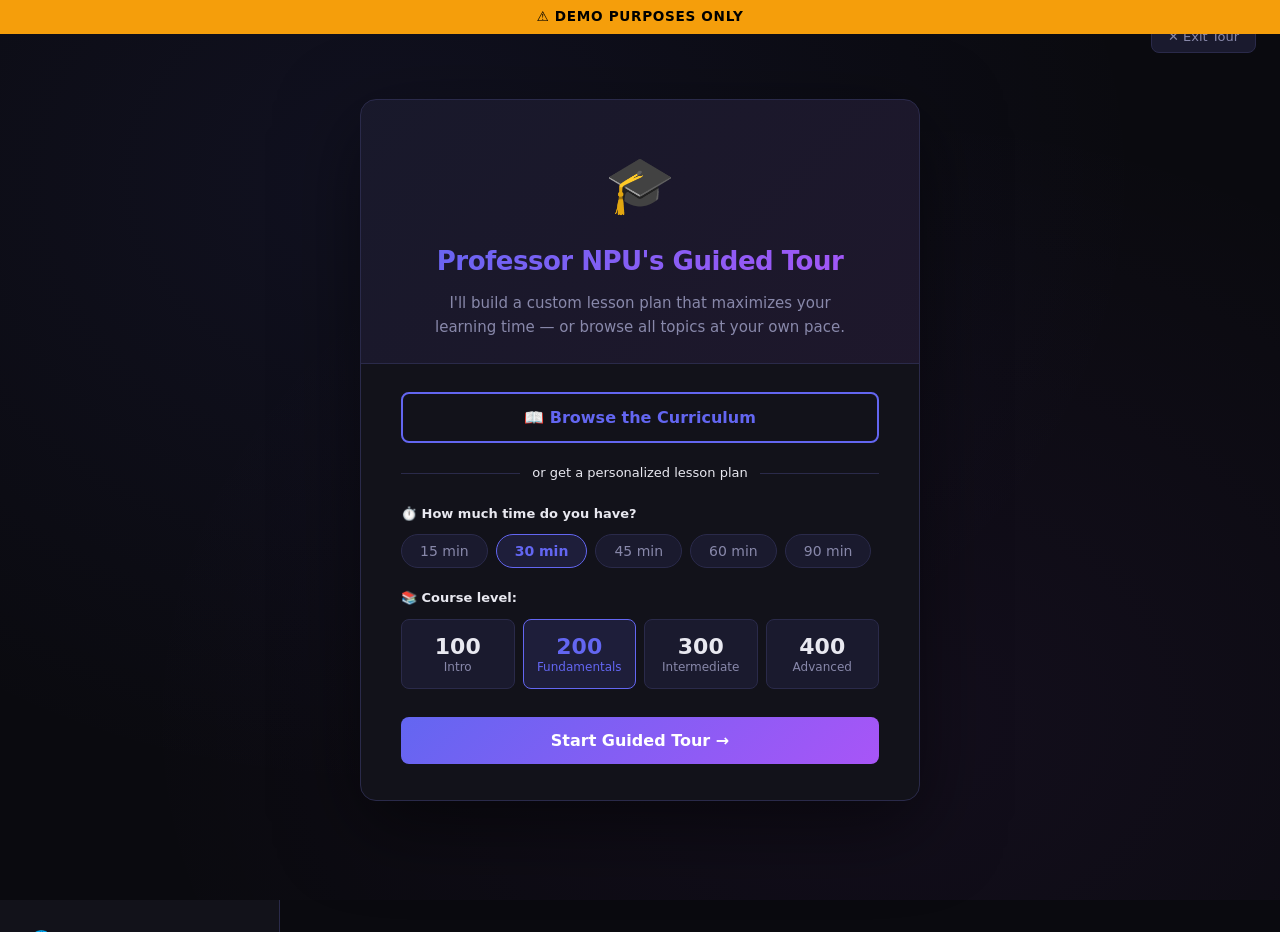
==== commit 68f14593: "Improve beginner UX: clarify terminal + add copy button for foundry status - Step 1: explain how to " ====
--- a/static/index.html
+++ b/static/index.html
@@ -18,62 +18,84 @@
             <p>Your On-Device AI Campus</p>
         </div>
 
-        <div class="nav-section-label">Discover</div>
+        <div class="nav-section-label">Getting Started</div>
         <div class="nav-item active" data-page="hardware" onclick="navigateTo('hardware')">
             <span class="nav-icon">🔍</span> Hardware Detection
         </div>
+        <div class="nav-item" data-page="foundry" onclick="navigateTo('foundry')">
+            <span class="nav-icon">🏗️</span> Foundry Local
+        </div>
         <div class="nav-item" data-page="models" onclick="navigateTo('models')">
             <span class="nav-icon">🤖</span> Model Recommendations
         </div>
-
-        <div class="nav-section-label">Learn</div>
-        <div class="nav-item" data-page="foundry" onclick="navigateTo('foundry')">
-            <span class="nav-icon">🏗️</span> Foundry Local
-        </div>
         <div class="nav-item" data-page="toolkit" onclick="navigateTo('toolkit')">
             <span class="nav-icon">🧰</span> AI Toolkit
         </div>
 
-        <div class="nav-section-label">Edge AI</div>
-        <div class="nav-item" data-page="edgeai" onclick="navigateTo('edgeai')">
-            <span class="nav-icon">🌐</span> Edge AI Fundamentals
-        </div>
-        <div class="nav-item" data-page="slmfoundations" onclick="navigateTo('slmfoundations')">
-            <span class="nav-icon">🧬</span> SLM Model Families
-        </div>
-        <div class="nav-item" data-page="optimization" onclick="navigateTo('optimization')">
-            <span class="nav-icon">⚙️</span> Model Optimization
-        </div>
-        <div class="nav-item" data-page="windowsml" onclick="navigateTo('windowsml')">
-            <span class="nav-icon">💻</span> Windows ML & NPU Dev
-        </div>
-        <div class="nav-item" data-page="agents" onclick="navigateTo('agents')">
-            <span class="nav-icon">🤖</span> AI Agents & Tools
-        </div>
-
-        <div class="nav-section-label">Microsoft AI</div>
-        <div class="nav-item" data-page="foundrycloud" onclick="navigateTo('foundrycloud')">
-            <span class="nav-icon">☁️</span> Microsoft Foundry
-        </div>
-        <div class="nav-item" data-page="foundryagents" onclick="navigateTo('foundryagents')">
-            <span class="nav-icon">🕵️</span> Foundry Agent Service
-        </div>
-        <div class="nav-item" data-page="governance" onclick="navigateTo('governance')">
-            <span class="nav-icon">🛡️</span> AI Gateway & Governance
-        </div>
-        <div class="nav-item" data-page="hybridai" onclick="navigateTo('hybridai')">
-            <span class="nav-icon">🔀</span> Hybrid AI
-        </div>
-
-        <div class="nav-section-label">Windows On-Device AI Features</div>
-        <div class="nav-item" data-page="recall" onclick="navigateTo('recall')">
-            <span class="nav-icon">🔄</span> Recall
-        </div>
-        <div class="nav-item" data-page="clicktodo" onclick="navigateTo('clicktodo')">
-            <span class="nav-icon">👆</span> Click to Do
-        </div>
-        <div class="nav-item" data-page="semanticsearch" onclick="navigateTo('semanticsearch')">
-            <span class="nav-icon">🔎</span> Semantic Search
+        <div class="nav-section-label nav-section-collapsible" onclick="toggleNavSection(this)">
+            <span>NPU Value</span><span class="nav-section-arrow">▸</span>
+        </div>
+        <div class="nav-section-items">
+            <div class="nav-subsection-label">Built In</div>
+            <div class="nav-item" data-page="recall" onclick="navigateTo('recall')">
+                <span class="nav-icon">🔄</span> Recall
+            </div>
+            <div class="nav-item" data-page="clicktodo" onclick="navigateTo('clicktodo')">
+                <span class="nav-icon">👆</span> Click to Do
+            </div>
+            <div class="nav-item" data-page="semanticsearch" onclick="navigateTo('semanticsearch')">
+                <span class="nav-icon">🔎</span> Semantic Search
+            </div>
+            <div class="nav-item" data-page="superres" onclick="navigateTo('superres')">
+                <span class="nav-icon">✨</span> Super Resolution
+            </div>
+            <div class="nav-subsection-label">Bolt On</div>
+            <div class="nav-item" data-page="bolton" onclick="navigateTo('bolton')">
+                <span class="nav-icon">🔌</span> ISV NPU Apps
+            </div>
+            <div class="nav-subsection-label">Build Your Own</div>
+            <div class="nav-item" data-page="buildyourown" onclick="navigateTo('buildyourown')">
+                <span class="nav-icon">🏗️</span> Industry Scenarios
+            </div>
+        </div>
+
+        <div class="nav-section-label nav-section-collapsible" onclick="toggleNavSection(this)">
+            <span>Deep Dive</span><span class="nav-section-arrow">▸</span>
+        </div>
+        <div class="nav-section-items">
+            <div class="nav-item" data-page="edgeai" onclick="navigateTo('edgeai')">
+                <span class="nav-icon">🌐</span> Edge AI Fundamentals
+            </div>
+            <div class="nav-item" data-page="slmfoundations" onclick="navigateTo('slmfoundations')">
+                <span class="nav-icon">🧬</span> SLM Model Families
+            </div>
+            <div class="nav-item" data-page="optimization" onclick="navigateTo('optimization')">
+                <span class="nav-icon">⚙️</span> Model Optimization
+            </div>
+            <div class="nav-item" data-page="windowsml" onclick="navigateTo('windowsml')">
+                <span class="nav-icon">💻</span> Windows ML & NPU Dev
+            </div>
+        </div>
+
+        <div class="nav-section-label nav-section-collapsible" onclick="toggleNavSection(this)">
+            <span>Agents & Cloud</span><span class="nav-section-arrow">▸</span>
+        </div>
+        <div class="nav-section-items">
+            <div class="nav-item" data-page="agents" onclick="navigateTo('agents')">
+                <span class="nav-icon">🤖</span> AI Agents & Tools
+            </div>
+            <div class="nav-item" data-page="foundrycloud" onclick="navigateTo('foundrycloud')">
+                <span class="nav-icon">☁️</span> Microsoft Foundry
+            </div>
+            <div class="nav-item" data-page="foundryagents" onclick="navigateTo('foundryagents')">
+                <span class="nav-icon">🕵️</span> Foundry Agent Service
+            </div>
+            <div class="nav-item" data-page="governance" onclick="navigateTo('governance')">
+                <span class="nav-icon">🛡️</span> AI Gateway & Governance
+            </div>
+            <div class="nav-item" data-page="hybridai" onclick="navigateTo('hybridai')">
+                <span class="nav-icon">🔀</span> Hybrid AI
+            </div>
         </div>
 
         <div class="sidebar-footer">
@@ -106,32 +128,8 @@
             </div>
 
             <div id="hw-results" style="display:none">
-                <div class="hw-grid">
-                    <div class="hw-card cpu">
-                        <div class="hw-label">CPU</div>
-                        <div class="hw-name" id="cpuName">—</div>
-                        <div class="hw-status" id="cpuArch">—</div>
-                        <span class="hw-badge badge-active" id="cpuBadge">✓ Active</span>
-                    </div>
-                    <div class="hw-card gpu">
-                        <div class="hw-label">GPU</div>
-                        <div class="hw-name" id="gpuName">—</div>
-                        <div class="hw-status">Graphics Processor</div>
-                        <span class="hw-badge" id="gpuBadge">—</span>
-                    </div>
-                    <div class="hw-card npu">
-                        <div class="hw-label">NPU</div>
-                        <div class="hw-name" id="npuName">—</div>
-                        <div class="hw-status" id="npuStatus">—</div>
-                        <span class="hw-badge" id="npuBadge">—</span>
-                    </div>
-                </div>
-
-                <div class="summary-bar" id="summaryBar">
-                    <span class="summary-item"><strong id="vendorName">—</strong></span>
-                    <span class="summary-item" id="ramInfo">— GB RAM</span>
-                </div>
-
+
+                <!-- NPU Status Card — shown first when NPU detected -->
                 <div class="card" id="npuInfoCard" style="display:none">
                     <div class="card-header">
                         <div class="card-icon" style="background:var(--purple-dim);color:var(--purple)">🎯</div>
@@ -148,9 +146,8 @@
                         like Recall, Click to Do, and Semantic Search can run continuously in the background 
                         without impacting your battery life or system performance.
                     </p>
-                    <div class="info-box tip">
-                        NPU models in Foundry Local use the <strong>QNN (Qualcomm Neural Network)</strong> execution provider, 
-                        specifically optimized for the Hexagon processor in your Snapdragon chip.
+                    <div class="info-box tip" id="npuVendorTip">
+                        <!-- Populated dynamically based on detected silicon vendor -->
                     </div>
                 </div>
 
@@ -169,6 +166,148 @@
                         Check the Model Recommendations page for the best picks for your hardware.
                     </p>
                 </div>
+
+                <!-- Hardware Overview Cards -->
+                <div class="hw-grid">
+                    <div class="hw-card cpu">
+                        <div class="hw-label">CPU</div>
+                        <div class="hw-name" id="cpuName">—</div>
+                        <div class="hw-status" id="cpuArch">—</div>
+                        <span class="hw-badge badge-active" id="cpuBadge">✓ Active</span>
+                    </div>
+                    <div class="hw-card gpu">
+                        <div class="hw-label">GPU</div>
+                        <div class="hw-name" id="gpuName">—</div>
+                        <div class="hw-status">Graphics Processor</div>
+                        <span class="hw-badge" id="gpuBadge">—</span>
+                    </div>
+                    <div class="hw-card npu">
+                        <div class="hw-label">NPU</div>
+                        <div class="hw-name" id="npuName">—</div>
+                        <div class="hw-status" id="npuStatus">—</div>
+                        <span class="hw-badge" id="npuBadge">—</span>
+                    </div>
+                </div>
+
+                <!-- Definitions -->
+                <div class="card">
+                    <div class="card-header">
+                        <div class="card-icon" style="background:var(--blue-dim);color:var(--blue)">📖</div>
+                        <div><h3>What Are CPU, GPU, and NPU?</h3><div class="card-subtitle">Understanding the three AI-capable processors in your PC</div></div>
+                    </div>
+                    <div class="hw-definitions">
+                        <div class="hw-def">
+                            <div class="hw-def-icon" style="color:var(--blue)">⚙️</div>
+                            <div>
+                                <h4>CPU — Central Processing Unit</h4>
+                                <p>The general-purpose brain of your PC. CPUs handle everything from running your OS to executing application logic. For AI, CPUs offer the <strong>widest model compatibility</strong> — any model that runs anywhere will run on a CPU. The trade-off: higher power consumption and slower inference compared to specialized hardware. Foundry Local's CPU models use optimized ONNX Runtime with AVX/AVX-512 instructions.</p>
+                            </div>
+                        </div>
+                        <div class="hw-def">
+                            <div class="hw-def-icon" style="color:var(--green)">🖥️</div>
+                            <div>
+                                <h4>GPU — Graphics Processing Unit</h4>
+                                <p>Originally designed for rendering graphics, GPUs excel at <strong>massively parallel computation</strong> — making them powerful for AI training and inference on large models. GPUs deliver the highest raw throughput but consume significant power and compete with display rendering tasks. DirectML enables GPU-accelerated inference on Windows across vendors (Intel, NVIDIA, AMD).</p>
+                            </div>
+                        </div>
+                        <div class="hw-def">
+                            <div class="hw-def-icon" style="color:var(--purple)">🧠</div>
+                            <div>
+                                <h4>NPU — Neural Processing Unit</h4>
+                                <p>A dedicated AI accelerator chip purpose-built for neural network inference. NPUs deliver <strong>40+ TOPS (Trillion Operations Per Second)</strong> at a fraction of the power draw of a CPU or GPU — typically under 5 watts. This enables always-on AI features that run continuously without draining your battery. NPUs use fixed-function hardware and specialized data paths optimized for the matrix multiplications and convolutions that dominate AI workloads.</p>
+                            </div>
+                        </div>
+                    </div>
+                </div>
+
+                <div class="summary-bar" id="summaryBar">
+                    <span class="summary-item"><strong id="vendorName">—</strong></span>
+                    <span class="summary-item" id="ramInfo">— GB RAM</span>
+                </div>
+
+                <!-- NPU Deep Dive — Silicon-Specific Learning Section -->
+                <div class="card" id="npuDeepDive" style="display:none">
+                    <div class="card-header">
+                        <div class="card-icon" style="background:var(--purple-dim);color:var(--purple)">🔬</div>
+                        <div><h3>NPU Deep Dive: Understanding Your AI Silicon</h3><div class="card-subtitle">Architecture details and development tools for each platform</div></div>
+                    </div>
+
+                    <!-- Intel NPU Section -->
+                    <div id="npuDeepDiveIntel" style="display:none">
+                        <h4 style="color:var(--blue);margin-bottom:8px;">🔷 Intel AI Boost (NPU)</h4>
+                        <p style="font-size:14px;color:var(--text-dim);line-height:1.7;margin-bottom:12px;">
+                            Intel's AI Boost NPU is integrated into Intel Core Ultra processors (Meteor Lake, Lunar Lake, Arrow Lake). 
+                            It provides dedicated AI acceleration separate from the CPU and GPU, enabling low-power, always-on AI workloads.
+                        </p>
+                        <table class="capability-table">
+                            <thead><tr><th>Aspect</th><th>Details</th></tr></thead>
+                            <tbody>
+                                <tr><td><strong>Architecture</strong></td><td>Intel NPU 4 (Arrow Lake) / NPU 3 (Lunar Lake) — dedicated neural compute engines with hardware tiling</td></tr>
+                                <tr><td><strong>Performance</strong></td><td>Up to 48 TOPS (Lunar Lake); 11-13 TOPS (Meteor Lake). Operates at very low power (under 5W TDP for NPU block)</td></tr>
+                                <tr><td><strong>Primary SDK</strong></td><td><strong>OpenVINO™</strong> — Intel's open-source AI inference toolkit. Supports ONNX, TensorFlow, PyTorch model formats with automatic hardware-aware optimization</td></tr>
+                                <tr><td><strong>Runtime Integration</strong></td><td>ONNX Runtime with <strong>OpenVINO Execution Provider</strong>; DirectML via Windows ML; Intel Extension for PyTorch</td></tr>
+                                <tr><td><strong>Foundry Local</strong></td><td>Foundry Local supports Intel NPUs via the OpenVINO execution provider. Look for models tagged with <code>-ov-npu</code> or <code>-generic-cpu</code></td></tr>
+                                <tr><td><strong>Key Tools</strong></td><td>Intel Neural Compressor (quantization), OpenVINO Model Optimizer, Intel AI Playground, NNCF (Neural Network Compression Framework)</td></tr>
+                                <tr><td><strong>Supported Formats</strong></td><td>OpenVINO IR (.xml/.bin), ONNX, FP16/INT8/INT4 quantized models</td></tr>
+                                <tr><td><strong>Windows Integration</strong></td><td>Full Windows ML / DirectML support. Phi-Silica works via Windows Copilot Runtime on Intel Core Ultra</td></tr>
+                            </tbody>
+                        </table>
+                        <div class="info-box tip" style="margin-top:12px;">
+                            <strong>Getting started with Intel NPU development:</strong> Install OpenVINO via <code>pip install openvino</code>, 
+                            then use <code>benchmark_app -m model.xml -d NPU</code> to test inference on your Intel AI Boost. 
+                            The AI Toolkit for VS Code also supports Intel NPU targets for model optimization.
+                        </div>
+                    </div>
+
+                    <!-- Qualcomm NPU Section -->
+                    <div id="npuDeepDiveQualcomm" style="display:none">
+                        <h4 style="color:var(--red);margin-bottom:8px;">🔴 Qualcomm Hexagon NPU</h4>
+                        <p style="font-size:14px;color:var(--text-dim);line-height:1.7;margin-bottom:12px;">
+                            Qualcomm's Hexagon NPU is integrated into Snapdragon X Elite and Snapdragon X Plus processors for ARM64 Copilot+ PCs. 
+                            It delivers industry-leading TOPS-per-watt efficiency with a mature mobile AI ecosystem.
+                        </p>
+                        <table class="capability-table">
+                            <thead><tr><th>Aspect</th><th>Details</th></tr></thead>
+                            <tbody>
+                                <tr><td><strong>Architecture</strong></td><td>Hexagon NPU with dedicated Tensor, Vector, and Scalar processors. Micro-tile inference architecture for low-latency streaming</td></tr>
+                                <tr><td><strong>Performance</strong></td><td>45 TOPS (Snapdragon X Elite); 40 TOPS (X Plus). Exceptional power efficiency — AI inference at under 5W</td></tr>
+                                <tr><td><strong>Primary SDK</strong></td><td><strong>QNN (Qualcomm Neural Network)</strong> — Qualcomm's inference runtime optimized for Hexagon DSP. Provides INT4/INT8/FP16 quantization with hardware-specific graph optimizations</td></tr>
+                                <tr><td><strong>AI Hub</strong></td><td><strong>Qualcomm AI Hub</strong> — cloud service for optimizing and profiling models for Snapdragon devices. Provides pre-optimized models and one-click on-device benchmarking</td></tr>
+                                <tr><td><strong>Runtime Integration</strong></td><td>ONNX Runtime with <strong>QNN Execution Provider</strong>; DirectML via Windows ML; Qualcomm AI Engine Direct</td></tr>
+                                <tr><td><strong>Foundry Local</strong></td><td>Foundry Local supports Qualcomm NPUs natively. Models tagged with <code>-qnn-npu</code> are pre-optimized for Hexagon. Example: <code>qwen2.5-7b-instruct-qnn-npu</code></td></tr>
+                                <tr><td><strong>Key Tools</strong></td><td>Qualcomm AI Hub, QNN SDK, Qualcomm Neural Processing SDK, SNPE (Snapdragon Neural Processing Engine)</td></tr>
+                                <tr><td><strong>Supported Formats</strong></td><td>QNN context binaries (.bin), ONNX with QNN EP, TFLite, INT4/INT8/FP16 quantized models</td></tr>
+                                <tr><td><strong>Windows Integration</strong></td><td>Full Windows ML / DirectML support on ARM64. Phi-Silica built-in at 650 tokens/sec, 1.5W power draw</td></tr>
+                            </tbody>
+                        </table>
+                        <div class="info-box tip" style="margin-top:12px;">
+                            <strong>Getting started with Qualcomm NPU development:</strong> Use 
+                            <a href="https://aihub.qualcomm.com" target="_blank" style="color:var(--accent)">Qualcomm AI Hub</a> 
+                            to optimize and profile models for Snapdragon devices. For local development, install the QNN SDK 
+                            and use <code>foundry model list --device NPU</code> to see pre-optimized QNN models available in Foundry Local.
+                        </div>
+                    </div>
+
+                    <!-- Comparison Table — always visible when NPU detected -->
+                    <div style="margin-top:20px;">
+                        <h4 style="margin-bottom:10px;">📊 Platform Comparison: NPU Ecosystems</h4>
+                        <table class="capability-table">
+                            <thead>
+                                <tr><th>Feature</th><th>Intel AI Boost</th><th>Qualcomm Hexagon</th></tr>
+                            </thead>
+                            <tbody>
+                                <tr><td><strong>Peak TOPS</strong></td><td>Up to 48</td><td>Up to 45</td></tr>
+                                <tr><td><strong>Architecture</strong></td><td>x64</td><td>ARM64</td></tr>
+                                <tr><td><strong>Primary SDK</strong></td><td>OpenVINO</td><td>QNN SDK</td></tr>
+                                <tr><td><strong>Model Hub</strong></td><td>OpenVINO Model Zoo</td><td>Qualcomm AI Hub</td></tr>
+                                <tr><td><strong>ONNX RT EP</strong></td><td>OpenVINO EP</td><td>QNN EP</td></tr>
+                                <tr><td><strong>Foundry Local Tags</strong></td><td><code>-ov-npu</code></td><td><code>-qnn-npu</code></td></tr>
+                                <tr><td><strong>Built-in Model</strong></td><td colspan="2">Phi-Silica (Windows Copilot Runtime) — available on all Copilot+ PCs regardless of silicon vendor</td></tr>
+                            </tbody>
+                        </table>
+                    </div>
+                </div>
+
             </div>
         </div>
 
@@ -187,6 +326,9 @@
             </div>
             <div id="models-results" style="display:none">
                 <div class="rec-grid" id="recGrid"></div>
+                <div style="text-align:center; margin-top:24px;">
+                    <a href="https://www.foundrylocal.ai/models" target="_blank" rel="noopener" class="view-all-link">VIEW ALL MODELS ↗</a>
+                </div>
             </div>
         </div>
 
@@ -213,7 +355,7 @@
                         <div class="step-number">1</div>
                         <div class="step-content">
                             <h4>Install via winget</h4>
-                            <p>Open a terminal and run:</p>
+                            <p>Open a terminal (press <strong>Win + X</strong> → <strong>Terminal</strong>, or search for <em>PowerShell</em> or <em>Command Prompt</em>) and run:</p>
                             <div class="cmd-block">winget install Microsoft.FoundryLocal<button class="copy-btn" onclick="copyCmd(this)">Copy</button></div>
                         </div>
                     </div>
@@ -253,8 +395,9 @@
                 </div>
                 <p style="font-size:14px;color:var(--text-dim);margin-bottom:16px;">
                     Foundry Local exposes an OpenAI-compatible API. Use it with the OpenAI Python SDK, curl, or any HTTP client.
-                    The service URL has a dynamic port — discover it with <code>foundry service status</code>.
-                </p>
+                    The service URL has a dynamic port — discover it by pasting the following command in your terminal:
+                </p>
+                <div class="cmd-block" style="margin-bottom:16px;">foundry service status<button class="copy-btn" onclick="copyCmd(this)">Copy</button></div>
                 <div class="feature-steps">
                     <div class="step-card">
                         <div class="step-number">Py</div>
@@ -1942,58 +2085,479 @@
                 </table>
             </div>
         </div>
+
+        <!-- Super Resolution Page -->
+        <div class="page" id="page-superres">
             <div class="page-header">
-                <h2>AI Guide Chat</h2>
-                <p>Ask anything about NPUs, Foundry Local, AI Toolkit, and on-device AI</p>
-            </div>
-
-            <div class="chat-container">
-                <div class="chat-model-select">
-                    <label>Model:</label>
-                    <select id="chatModelSelect">
-                        <option value="">Loading models...</option>
-                    </select>
-                    <span class="foundry-status" style="margin-left:auto;">
-                        <span class="status-dot" id="chatFoundryDot"></span>
-                        <span id="chatFoundryStatus">Checking...</span>
-                    </span>
-                </div>
-
-                <div class="chat-messages" id="chatMessages">
-                    <div class="chat-msg assistant">
-                        <div class="chat-avatar">AI</div>
-                        <div class="chat-bubble">
-                            <p>👋 Hey there! I'm your <strong>NPU Getting Started</strong> guide. I can help you with:</p>
-                            <ul>
-                                <li><strong>Foundry Local</strong> — installing, running models, using the API</li>
-                                <li><strong>AI Toolkit</strong> — model testing, fine-tuning, playground</li>
-                                <li><strong>NPU Features</strong> — Recall, Click to Do, Semantic Search</li>
-                                <li><strong>Model selection</strong> — which SLM for which task</li>
-                            </ul>
-                            <p>Try one of the quick actions below, or ask me anything!</p>
-                        </div>
-                    </div>
-                </div>
-
-                <div class="chat-quick-actions" id="quickActions">
-                    <button class="quick-btn" onclick="sendQuick('How do I run my first model in Foundry Local?')">🏗️ First Foundry model</button>
-                    <button class="quick-btn" onclick="sendQuick('What NPU models are available and which should I try first?')">⚡ Best NPU models</button>
-                    <button class="quick-btn" onclick="sendQuick('How do I set up AI Toolkit in VS Code?')">🧰 Set up AI Toolkit</button>
-                    <button class="quick-btn" onclick="sendQuick('Explain how Recall works and how to enable it')">🔄 Enable Recall</button>
-                    <button class="quick-btn" onclick="sendQuick('How can I build an app that uses Foundry Local for local AI?')">💻 Build an AI app</button>
-                    <button class="quick-btn" onclick="sendQuick('What is Click to Do and how do I use it?')">👆 Click to Do</button>
-                </div>
-
-                <div class="chat-input-area">
-                    <textarea id="chatInput" placeholder="Ask about NPUs, Foundry Local, AI Toolkit..." rows="1"
-                              onkeydown="if(event.key==='Enter'&&!event.shiftKey){event.preventDefault();sendMessage()}"></textarea>
-                    <button class="btn-send" id="sendBtn" onclick="sendMessage()">Send</button>
+                <h2>Super Resolution</h2>
+                <p>NPU-powered image upscaling built right into Windows</p>
+            </div>
+
+            <div class="feature-hero" style="border-left: 3px solid var(--accent);">
+                <h3>🔍 Enhance images and video in real time</h3>
+                <p>Windows Super Resolution uses the NPU to intelligently upscale content — sharpening details, 
+                   reducing artifacts, and enhancing resolution with AI inference running entirely on-device.</p>
+            </div>
+
+            <div class="card">
+                <div class="card-header">
+                    <div class="card-icon" style="background:var(--accent-glow);color:var(--accent)">🎮</div>
+                    <div><h3>Auto Super Resolution (Auto SR)</h3><div class="card-subtitle">AI-enhanced gaming on Copilot+ PCs</div></div>
+                </div>
+                <p style="font-size:14px;color:var(--text-dim);line-height:1.7;margin-bottom:12px;">
+                    Auto SR uses NPU-powered AI upscaling to <strong>boost gaming performance and visual quality</strong> simultaneously. 
+                    Games render at a lower resolution (saving GPU power), then the NPU upscales frames in real-time 
+                    with intelligent detail reconstruction — delivering sharper visuals at higher frame rates.
+                </p>
+                <table class="capability-table">
+                    <thead><tr><th>Feature</th><th>Detail</th></tr></thead>
+                    <tbody>
+                        <tr><td><strong>How it works</strong></td><td>Game renders at lower resolution → NPU upscales each frame with AI inference → Display shows enhanced output</td></tr>
+                        <tr><td><strong>Performance</strong></td><td>Higher FPS by rendering fewer pixels, with AI recovering the visual quality</td></tr>
+                        <tr><td><strong>Power</strong></td><td>NPU upscaling uses minimal power vs brute-force GPU rendering at native resolution</td></tr>
+                        <tr><td><strong>Compatibility</strong></td><td>Works with supported games automatically — no game-side integration needed</td></tr>
+                    </tbody>
+                </table>
+                <div class="info-box tip">
+                    Enable Auto SR in <code>Settings → Display → Graphics → Auto Super Resolution</code>. 
+                    When enabled, compatible games automatically benefit from NPU upscaling without any configuration.
+                </div>
+            </div>
+
+            <div class="card">
+                <div class="card-header">
+                    <div class="card-icon" style="background:var(--purple-dim);color:var(--purple)">🖼️</div>
+                    <div><h3>Image Super Resolution APIs</h3><div class="card-subtitle">Available for developers via Windows Copilot Runtime</div></div>
+                </div>
+                <p style="font-size:14px;color:var(--text-dim);line-height:1.7;margin-bottom:12px;">
+                    Windows Copilot Runtime exposes <strong>ImageScaler APIs</strong> that developers can use to integrate NPU-powered 
+                    upscaling into their own applications — perfect for photo editors, document scanners, video enhancement tools, 
+                    and medical imaging workflows.
+                </p>
+                <table class="capability-table">
+                    <thead><tr><th>Capability</th><th>Detail</th></tr></thead>
+                    <tbody>
+                        <tr><td><strong>Upscale Factors</strong></td><td>2x, 4x, and 8x resolution enhancement</td></tr>
+                        <tr><td><strong>Processing</strong></td><td>100% on-device via NPU — no cloud round-trip</td></tr>
+                        <tr><td><strong>Latency</strong></td><td>Real-time for images; near-real-time for video frames</td></tr>
+                        <tr><td><strong>API Access</strong></td><td>Windows App SDK (C#, C++), WinRT projections</td></tr>
+                    </tbody>
+                </table>
+            </div>
+
+            <div class="card">
+                <div class="card-header">
+                    <div class="card-icon" style="background:var(--blue-dim);color:var(--blue)">🧠</div>
+                    <div><h3>How AI Super Resolution Works</h3><div class="card-subtitle">The NPU does the heavy lifting</div></div>
+                </div>
+                <div class="feature-steps">
+                    <div class="step-card">
+                        <div class="step-number">📥</div>
+                        <div class="step-content">
+                            <h4>Input Analysis</h4>
+                            <p>The AI model analyzes the low-resolution input, identifying edges, textures, patterns, 
+                               and structural elements that need to be preserved during upscaling.</p>
+                        </div>
+                    </div>
+                    <div class="step-card">
+                        <div class="step-number">🧠</div>
+                        <div class="step-content">
+                            <h4>NPU Inference</h4>
+                            <p>A neural network running on the NPU generates new pixels based on learned patterns 
+                               from millions of high/low resolution image pairs. Unlike basic interpolation (bilinear/bicubic), 
+                               the AI reconstructs plausible high-frequency details.</p>
+                        </div>
+                    </div>
+                    <div class="step-card">
+                        <div class="step-number">📤</div>
+                        <div class="step-content">
+                            <h4>Enhanced Output</h4>
+                            <p>The result is a higher-resolution image with sharper edges, clearer text, and more 
+                               natural-looking details — all generated locally with minimal power draw from the NPU.</p>
+                        </div>
+                    </div>
+                </div>
+            </div>
+        </div>
+
+        <!-- Bolt On Page -->
+        <div class="page" id="page-bolton">
+            <div class="page-header">
+                <h2>Bolt On: ISV NPU Apps</h2>
+                <p>Third-party software that leverages NPU acceleration on Copilot+ PCs</p>
+            </div>
+
+            <div class="feature-hero" style="border-left: 3px solid var(--green);">
+                <h3>🔌 Software that lights up your NPU</h3>
+                <p>Independent Software Vendors (ISVs) are integrating NPU acceleration into their applications — 
+                   delivering faster performance, lower power consumption, and new AI features that run 
+                   entirely on-device. These are apps you install that automatically leverage your NPU hardware.</p>
+            </div>
+
+            <div class="card">
+                <div class="card-header">
+                    <div class="card-icon" style="background:var(--accent-glow);color:var(--accent)">🎨</div>
+                    <div><h3>Creative &amp; Media</h3><div class="card-subtitle">AI-enhanced creative tools running on NPU</div></div>
+                </div>
+                <table class="capability-table">
+                    <thead><tr><th>Application</th><th>NPU Features</th><th>Benefit</th></tr></thead>
+                    <tbody>
+                        <tr><td><strong>Adobe Premiere Pro</strong></td><td>Scene Edit Detection, Auto Color, Speech-to-Text</td><td>AI video editing without GPU contention — edit and render simultaneously</td></tr>
+                        <tr><td><strong>Adobe Lightroom</strong></td><td>Denoise, Super Resolution, AI Masking</td><td>Batch process photos with AI enhancement at a fraction of the power</td></tr>
+                        <tr><td><strong>DaVinci Resolve</strong></td><td>Magic Mask, Face Refinement, Object Removal</td><td>Real-time AI-powered color grading and effects on NPU</td></tr>
+                        <tr><td><strong>CapCut</strong></td><td>Background Removal, Auto Captions, Style Transfer</td><td>Consumer video editing with pro-level AI features running locally</td></tr>
+                        <tr><td><strong>Affinity Photo</strong></td><td>AI Selection, Noise Reduction, Inpainting</td><td>NPU-accelerated photo editing for professionals</td></tr>
+                    </tbody>
+                </table>
+            </div>
+
+            <div class="card">
+                <div class="card-header">
+                    <div class="card-icon" style="background:var(--green-dim);color:var(--green)">🎥</div>
+                    <div><h3>Communications &amp; Collaboration</h3><div class="card-subtitle">Better meetings and calls powered by NPU</div></div>
+                </div>
+                <table class="capability-table">
+                    <thead><tr><th>Application</th><th>NPU Features</th><th>Benefit</th></tr></thead>
+                    <tbody>
+                        <tr><td><strong>Microsoft Teams</strong></td><td>Background blur/replace, Eye Contact, Voice Clarity</td><td>AI effects without draining laptop battery during long meetings</td></tr>
+                        <tr><td><strong>Zoom</strong></td><td>Virtual backgrounds, Noise Suppression, Smart Gallery</td><td>Crisp video calls with AI running on dedicated silicon</td></tr>
+                        <tr><td><strong>OBS Studio</strong></td><td>AI Background Removal, Noise Gate, Auto Framing</td><td>Live streaming with AI effects at minimal CPU/GPU cost</td></tr>
+                        <tr><td><strong>WhatsApp</strong></td><td>Background Blur, AI Filters</td><td>Always-on video effects without battery drain</td></tr>
+                    </tbody>
+                </table>
+            </div>
+
+            <div class="card">
+                <div class="card-header">
+                    <div class="card-icon" style="background:var(--blue-dim);color:var(--blue)">💼</div>
+                    <div><h3>Productivity &amp; Development</h3><div class="card-subtitle">Work faster with NPU-powered tools</div></div>
+                </div>
+                <table class="capability-table">
+                    <thead><tr><th>Application</th><th>NPU Features</th><th>Benefit</th></tr></thead>
+                    <tbody>
+                        <tr><td><strong>Visual Studio / VS Code</strong></td><td>GitHub Copilot local completion, AI Toolkit</td><td>Code suggestions with local model inference — works offline</td></tr>
+                        <tr><td><strong>Microsoft 365 Copilot</strong></td><td>Local document analysis, Semantic Index</td><td>AI-assisted productivity without sending docs to the cloud</td></tr>
+                        <tr><td><strong>Paint</strong></td><td>Cocreator (AI image generation), Background removal</td><td>Generate and edit images with AI right in Windows</td></tr>
+                        <tr><td><strong>Photos</strong></td><td>Super Resolution, Image Creator, Auto-enhance</td><td>NPU-powered photo enhancement in the built-in Photos app</td></tr>
+                        <tr><td><strong>Snipping Tool</strong></td><td>Text Actions (OCR), Live Captions</td><td>Extract and interact with text from any screenshot</td></tr>
+                    </tbody>
+                </table>
+            </div>
+
+            <div class="card">
+                <div class="card-header">
+                    <div class="card-icon" style="background:var(--purple-dim);color:var(--purple)">🔐</div>
+                    <div><h3>Security &amp; Enterprise</h3><div class="card-subtitle">AI-powered security running at the edge</div></div>
+                </div>
+                <table class="capability-table">
+                    <thead><tr><th>Application</th><th>NPU Features</th><th>Benefit</th></tr></thead>
+                    <tbody>
+                        <tr><td><strong>Microsoft Defender</strong></td><td>On-device threat detection, behavior analysis</td><td>Real-time malware detection with AI that doesn't slow down your PC</td></tr>
+                        <tr><td><strong>Windows Hello</strong></td><td>Face recognition, anti-spoofing detection</td><td>Secure, instant authentication using NPU-accelerated vision models</td></tr>
+                    </tbody>
+                </table>
+            </div>
+
+            <div class="card">
+                <div class="card-header">
+                    <div class="card-icon" style="background:var(--amber-dim);color:var(--amber)">💡</div>
+                    <div><h3>What Makes a Great Bolt-On NPU App?</h3><div class="card-subtitle">Patterns ISVs follow for NPU integration</div></div>
+                </div>
+                <div class="feature-steps">
+                    <div class="step-card">
+                        <div class="step-number">⚡</div>
+                        <div class="step-content">
+                            <h4>Always-On AI</h4>
+                            <p>The NPU's low power draw means AI features can run continuously without impacting battery life. 
+                               ISVs design features that are "always analyzing" — background noise suppression, real-time translation, 
+                               or continuous document indexing.</p>
+                        </div>
+                    </div>
+                    <div class="step-card">
+                        <div class="step-number">🔒</div>
+                        <div class="step-content">
+                            <h4>Privacy by Default</h4>
+                            <p>Processing on the NPU means sensitive data never leaves the device. ISVs use this to offer 
+                               AI features in regulated industries (healthcare, finance, legal) where cloud processing isn't allowed.</p>
+                        </div>
+                    </div>
+                    <div class="step-card">
+                        <div class="step-number">🎯</div>
+                        <div class="step-content">
+                            <h4>Offload from GPU/CPU</h4>
+                            <p>By routing AI workloads to the NPU, apps free up the GPU for rendering and the CPU for application logic. 
+                               This is why video editors can run AI effects while encoding — the workloads don't compete.</p>
+                        </div>
+                    </div>
+                </div>
+            </div>
+        </div>
+
+        <!-- Build Your Own Page -->
+        <div class="page" id="page-buildyourown">
+            <div class="page-header">
+                <h2>Build Your Own: Industry Scenarios</h2>
+                <p>Custom on-device AI solutions across industries — powered by NPU acceleration</p>
+            </div>
+
+            <div class="feature-hero" style="border-left: 3px solid var(--purple);">
+                <h3>🏗️ Build custom NPU-powered solutions for your industry</h3>
+                <p>"Build Your Own" is for organizations developing custom, in-house AI applications that leverage 
+                   the NPU for privacy-first, offline-capable, low-latency inference. These scenarios show how 
+                   on-device AI patterns apply across different industries — each based on working prototypes.</p>
+            </div>
+
+            <div class="card">
+                <div class="card-header">
+                    <div class="card-icon" style="background:var(--blue-dim);color:var(--blue)">💰</div>
+                    <div><h3>Financial Services — Data Preparation</h3><div class="card-subtitle">On-device AI for sensitive financial data processing</div></div>
+                </div>
+                <p style="font-size:14px;color:var(--text-dim);line-height:1.7;margin-bottom:12px;">
+                    Financial institutions handle highly sensitive fund data, portfolio reports, and market documents that cannot leave 
+                    the device due to compliance requirements. An NPU-powered data preparation assistant captures, extracts, normalizes, 
+                    and exports financial entities — entirely on-device.
+                </p>
+                <table class="capability-table">
+                    <thead><tr><th>Capability</th><th>How NPU Enables It</th></tr></thead>
+                    <tbody>
+                        <tr><td><strong>Document Capture</strong></td><td>Fetch web pages or ingest PDFs — all parsing happens locally on the device</td></tr>
+                        <tr><td><strong>Entity Extraction</strong></td><td>NPU-accelerated ML models identify tickers, ISINs, NAVs, returns, and risk metrics with confidence scoring</td></tr>
+                        <tr><td><strong>Schema Mapping</strong></td><td>AI maps extracted entities to target schemas (e.g., Security Master) with coverage analysis across 12+ categories</td></tr>
+                        <tr><td><strong>Data Provenance</strong></td><td>Full lineage tracking from source → extraction → normalization → export for audit compliance</td></tr>
+                    </tbody>
+                </table>
+                <div class="info-box tip">
+                    <strong>Why NPU matters here:</strong> Financial data is subject to strict regulatory requirements (SEC, FINRA, MiFID II). 
+                    Processing on the NPU means proprietary fund data, pricing models, and portfolio compositions never leave the device — 
+                    no cloud APIs, no third-party data processors, zero exposure risk.
+                    <br><br>
+                    <a href="https://github.com/npuneil/Data-Prep-Demo" target="_blank" style="color:var(--accent)">📂 View prototype on GitHub →</a>
+                </div>
+            </div>
+
+            <div class="card">
+                <div class="card-header">
+                    <div class="card-icon" style="background:var(--green-dim);color:var(--green)">🏥</div>
+                    <div><h3>Insurance — Claims Processing</h3><div class="card-subtitle">AI-powered claims analysis at the point of service</div></div>
+                </div>
+                <p style="font-size:14px;color:var(--text-dim);line-height:1.7;margin-bottom:12px;">
+                    Insurance adjusters in the field need to analyze claims documents, photos, and forms on the spot — often 
+                    in locations with no connectivity. An NPU-powered claims processor ingests documents, extracts 
+                    key information, assesses damage, and generates structured reports — all on-device.
+                </p>
+                <table class="capability-table">
+                    <thead><tr><th>Capability</th><th>How NPU Enables It</th></tr></thead>
+                    <tbody>
+                        <tr><td><strong>Document Ingestion</strong></td><td>OCR and parsing of claims forms, medical records, and repair estimates locally on the NPU</td></tr>
+                        <tr><td><strong>Damage Assessment</strong></td><td>Vision models running on NPU analyze property/vehicle photos for damage classification</td></tr>
+                        <tr><td><strong>Fraud Signals</strong></td><td>Local AI identifies inconsistencies between reported damage, photos, and documentation patterns</td></tr>
+                        <tr><td><strong>Report Generation</strong></td><td>SLM on NPU generates structured adjuster reports with extracted evidence and recommendations</td></tr>
+                    </tbody>
+                </table>
+                <div class="info-box tip">
+                    <strong>Why NPU matters here:</strong> Claims data includes personal medical information (PHI), financial details, and photographic 
+                    evidence. Field adjusters often work at disaster sites with no cell coverage. NPU processing means the adjuster can complete 
+                    full assessments offline, with data protected under HIPAA and state privacy regulations.
+                    <br><br>
+                    <a href="https://github.com/npuneil/Insurance-NPU-Prototype" target="_blank" style="color:var(--accent)">📂 View prototype on GitHub →</a>
+                </div>
+            </div>
+
+            <div class="card">
+                <div class="card-header">
+                    <div class="card-icon" style="background:var(--accent-glow);color:var(--accent)">👔</div>
+                    <div><h3>Professional Services — Remote Hiring</h3><div class="card-subtitle">On-device AI for secure candidate screening and interviews</div></div>
+                </div>
+                <p style="font-size:14px;color:var(--text-dim);line-height:1.7;margin-bottom:12px;">
+                    Professional services firms conducting remote hiring need to process resumes, verify identity documents, 
+                    and run structured interviews — all while protecting candidate PII. An NPU-powered hiring assistant 
+                    handles the full workflow without sending any candidate data to cloud services.
+                </p>
+                <table class="capability-table">
+                    <thead><tr><th>Capability</th><th>How NPU Enables It</th></tr></thead>
+                    <tbody>
+                        <tr><td><strong>Resume Analysis</strong></td><td>SLM on NPU extracts skills, experience, certifications and matches against job requirements</td></tr>
+                        <tr><td><strong>ID Verification</strong></td><td>Vision models on NPU scan and validate government-issued IDs, detecting tampering or inconsistencies</td></tr>
+                        <tr><td><strong>Interview Engine</strong></td><td>AI-generated structured interview questions based on role and resume analysis, with real-time follow-ups</td></tr>
+                        <tr><td><strong>Candidate Scoring</strong></td><td>On-device model generates structured evaluation reports with skill-match percentages</td></tr>
+                    </tbody>
+                </table>
+                <div class="info-box tip">
+                    <strong>Why NPU matters here:</strong> Candidate resumes, identity documents, and interview recordings contain highly sensitive PII. 
+                    In many jurisdictions (EU GDPR, US state privacy laws), processing biometric data and personal information 
+                    requires explicit controls. NPU-local processing eliminates third-party data processor agreements entirely.
+                    <br><br>
+                    <a href="https://github.com/npuneil/Remote-Hiring-NPU-Demo" target="_blank" style="color:var(--accent)">📂 View prototype on GitHub →</a>
+                </div>
+            </div>
+
+            <div class="card">
+                <div class="card-header">
+                    <div class="card-icon" style="background:var(--amber-dim);color:var(--amber)">⚡</div>
+                    <div><h3>Energy &amp; Utilities — Field Worker Assistant</h3><div class="card-subtitle">AI-powered field operations in connectivity-challenged environments</div></div>
+                </div>
+                <p style="font-size:14px;color:var(--text-dim);line-height:1.7;margin-bottom:12px;">
+                    Energy field workers operate at remote substations, pipelines, and generation facilities — often 
+                    with zero connectivity. An NPU-powered field assistant provides AI-driven equipment diagnostics, 
+                    safety procedure guidance, and reporting — all running locally on a Copilot+ PC.
+                </p>
+                <table class="capability-table">
+                    <thead><tr><th>Capability</th><th>How NPU Enables It</th></tr></thead>
+                    <tbody>
+                        <tr><td><strong>Equipment Diagnostics</strong></td><td>Vision models on NPU analyze photos of equipment, gauges, and infrastructure for anomaly detection</td></tr>
+                        <tr><td><strong>Procedure Guidance</strong></td><td>SLM provides step-by-step maintenance procedures, safety checklists, and troubleshooting guidance</td></tr>
+                        <tr><td><strong>Voice Interaction</strong></td><td>NPU-powered speech-to-text allows hands-free operation while working on equipment</td></tr>
+                        <tr><td><strong>Incident Reporting</strong></td><td>Auto-generate structured incident reports from voice notes, photos, and sensor readings</td></tr>
+                    </tbody>
+                </table>
+                <div class="info-box tip">
+                    <strong>Why NPU matters here:</strong> Remote energy sites (oil platforms, wind farms, substations) often have no cellular or 
+                    Wi-Fi connectivity. NPU processing ensures the field worker has a fully capable AI assistant regardless of location. 
+                    When connectivity returns, reports sync automatically. Battery efficiency of the NPU means all-day operation in the field.
+                    <br><br>
+                    <a href="https://github.com/npuneil/Energy-Field-Worker-NPU-Prototype" target="_blank" style="color:var(--accent)">📂 View prototype on GitHub →</a>
+                </div>
+            </div>
+
+            <div class="card">
+                <div class="card-header">
+                    <div class="card-icon" style="background:var(--purple-dim);color:var(--purple)">🤖</div>
+                    <div><h3>Retail &amp; Hospitality — AI Avatar Kiosk</h3><div class="card-subtitle">Interactive AI concierge powered entirely by on-device inference</div></div>
+                </div>
+                <p style="font-size:14px;color:var(--text-dim);line-height:1.7;margin-bottom:12px;">
+                    Retail stores, hotel lobbies, and event venues can deploy AI-powered avatar kiosks that interact 
+                    with customers via voice and visual conversation — with no cloud dependency. The kiosk runs 
+                    speech recognition (Whisper) and language models (TinyLlama) entirely on the NPU.
+                </p>
+                <table class="capability-table">
+                    <thead><tr><th>Capability</th><th>How NPU Enables It</th></tr></thead>
+                    <tbody>
+                        <tr><td><strong>Voice Input</strong></td><td>Whisper speech-to-text model running on NPU converts customer speech to text in real time</td></tr>
+                        <tr><td><strong>AI Conversation</strong></td><td>TinyLlama SLM on NPU generates contextual, helpful responses — product info, directions, recommendations</td></tr>
+                        <tr><td><strong>Avatar Animation</strong></td><td>Animated character responds with synchronized lip movement and expressions</td></tr>
+                        <tr><td><strong>Offline Operation</strong></td><td>Entire system runs without internet — deploy in basements, remote resorts, or pop-up events</td></tr>
+                    </tbody>
+                </table>
+                <div class="info-box tip">
+                    <strong>Why NPU matters here:</strong> Kiosks deployed across dozens of locations can't rely on stable internet. 
+                    Each unit runs independently with NPU inference — no per-query cloud API costs at scale. Deploy 50 kiosks and 
+                    pay zero marginal inference cost versus cloud-based chatbots that charge per conversation.
+                    <br><br>
+                    <a href="https://github.com/npuneil/avatar-kiosk" target="_blank" style="color:var(--accent)">📂 View prototype on GitHub →</a>
+                </div>
+            </div>
+
+            <div class="card">
+                <div class="card-header">
+                    <div class="card-icon" style="background:var(--red-dim, #3a1a1a);color:var(--red, #ff6b6b)">🛡️</div>
+                    <div><h3>Media &amp; Communications — Content Authenticity</h3><div class="card-subtitle">On-device AI for detecting AI-generated content</div></div>
+                </div>
+                <p style="font-size:14px;color:var(--text-dim);line-height:1.7;margin-bottom:12px;">
+                    Media organizations, newsrooms, and content platforms need to verify whether text, images, and video 
+                    are authentic or AI-generated. An NPU-powered content authenticity analyzer runs multiple detection 
+                    models — text analysis, image forensics, and video temporal consistency — entirely on-device.
+                </p>
+                <table class="capability-table">
+                    <thead><tr><th>Capability</th><th>How NPU Enables It</th></tr></thead>
+                    <tbody>
+                        <tr><td><strong>Text Analysis</strong></td><td>NPU-accelerated text classifier evaluates vocabulary patterns, sentence variance, Zipf's law fit, and repetition</td></tr>
+                        <tr><td><strong>Image Forensics</strong></td><td>MobileNetV2 on NPU performs inference, combined with FFT frequency analysis, noise patterns, and edge coherence</td></tr>
+                        <tr><td><strong>Video Analysis</strong></td><td>Frame-by-frame extraction with per-frame image analysis and temporal consistency checks across the timeline</td></tr>
+                        <tr><td><strong>Confidence Scoring</strong></td><td>Color-coded results (Real → Questionable → AI-Generated) with detailed breakdown of detection signals</td></tr>
+                    </tbody>
+                </table>
+                <div class="info-box tip">
+                    <strong>Why NPU matters here:</strong> Content verification at scale requires processing every incoming piece of content. 
+                    Cloud-based detection APIs add latency and cost per item. NPU inference means a newsroom can analyze every photo, 
+                    article, and video clip at zero marginal cost — critical as AI-generated content volume explodes.
+                    <br><br>
+                    <a href="https://github.com/npuneil/npu-content-detector" target="_blank" style="color:var(--accent)">📂 View prototype on GitHub →</a>
+                </div>
+            </div>
+
+            <div class="card">
+                <div class="card-header">
+                    <div class="card-icon" style="background:var(--green-dim);color:var(--green)">🔧</div>
+                    <div><h3>Getting Started: Build Your Own</h3><div class="card-subtitle">Common architecture pattern for custom NPU apps</div></div>
+                </div>
+                <p style="font-size:14px;color:var(--text-dim);line-height:1.7;margin-bottom:12px;">
+                    Every "Build Your Own" scenario above follows a common architecture pattern:
+                </p>
+<div class="cmd-block"><pre style="margin:0;color:var(--text);background:transparent;border:none;padding:0;">┌──────────────────────────────────────────────────────┐
+│              Your Application UI                      │
+│         (Web, WinUI 3, WPF, Console)                  │
+├───────────┬───────────┬──────────────────────────────┤
+│  Input    │  Domain   │  Output                       │
+│  Capture  │  Logic    │  Generation                   │
+├───────────┴───────────┴──────────────────────────────┤
+│  Foundry Local API  ·  ONNX Runtime  ·  Windows ML   │
+│         (OpenAI-compatible · DirectML EP)              │
+├──────────────────────────────────────────────────────┤
+│              NPU  ·  CPU  ·  GPU                      │
+│         (Copilot+ PC Hardware)                        │
+└──────────────────────────────────────────────────────┘
+
+Stack choices:
+├── SLM Inference → Foundry Local (OpenAI SDK)
+├── Vision/Audio  → ONNX Runtime + DirectML
+├── Embeddings    → Windows Copilot Runtime APIs
+├── OCR           → Windows ML / Tesseract on NPU
+└── Speech        → Whisper ONNX on NPU</pre></div>
+                <div class="info-box tip">
+                    All prototypes above are <strong>open source</strong> on the 
+                    <a href="https://github.com/npuneil" target="_blank" style="color:var(--accent)">NPUNeil GitHub</a>. 
+                    Clone any repo to explore the code, adapt the patterns for your industry, and start building on your Copilot+ PC.
                 </div>
             </div>
         </div>
 
     </main>
 </div>
+
+<!-- Floating Professor NPU Chatbot Widget -->
+<div class="prof-widget" id="profWidget">
+    <div class="prof-widget-header" onclick="toggleProfWidget()">
+        <div class="prof-widget-avatar">🎓</div>
+        <div class="prof-widget-title">
+            <strong>Professor NPU</strong>
+            <span>AI Guide — <span id="profModelIndicator" class="prof-model-indicator" style="display:none"></span></span>
+        </div>
+        <div class="prof-widget-controls">
+            <button class="prof-voice-toggle" id="profVoiceToggle" onclick="event.stopPropagation();toggleVoiceMode()" title="Toggle voice mode">
+                🔇
+            </button>
+            <span class="prof-widget-chevron" id="profChevron">▼</span>
+        </div>
+    </div>
+    <div class="prof-widget-body" id="profWidgetBody">
+        <div class="prof-widget-messages" id="profWidgetMessages">
+            <div class="prof-msg professor">
+                👋 I'm <strong>Professor NPU</strong>, your AI guide! Ask me anything about NPUs, Foundry Local, AI Toolkit, model optimization, or on-device AI. Common questions are answered instantly — even when offline!
+                <div class="prof-quick-actions">
+                    <button onclick="sendWidgetQuick('What is an NPU?')">🧠 What is an NPU?</button>
+                    <button onclick="sendWidgetQuick('How do I run my first model in Foundry Local?')">🏗️ First model</button>
+                    <button onclick="sendWidgetQuick('What model should I use?')">⚡ Pick a model</button>
+                    <button onclick="sendWidgetQuick('What is AI Toolkit?')">🧰 AI Toolkit</button>
+                    <button onclick="sendWidgetQuick('How does voice mode work?')">🎤 Voice mode</button>
+                    <button onclick="sendWidgetQuick('Where do I start?')">🚀 Getting started</button>
+                </div>
+            </div>
+        </div>
+        <div class="prof-widget-input">
+            <button class="prof-mic-btn" id="profMicBtn" onclick="toggleMic()" title="Voice input (speech-to-text)">
+                🎤
+            </button>
+            <input type="text" id="profWidgetInput" placeholder="Ask Professor NPU…"
+                   onkeydown="if(event.key==='Enter')sendWidgetMessage()">
+            <button class="prof-send-btn" onclick="sendWidgetMessage()">→</button>
+        </div>
+    </div>
+</div>
+
+<!-- Floating Professor Avatar Button (shown when widget is collapsed) -->
+<button class="prof-fab" id="profFab" onclick="toggleProfWidget()" title="Ask Professor NPU">
+    🎓
+</button>
 
 <!-- Professor Guided Tour — Full-Screen Overlay -->
 <div class="tour-overlay" id="tourOverlay">
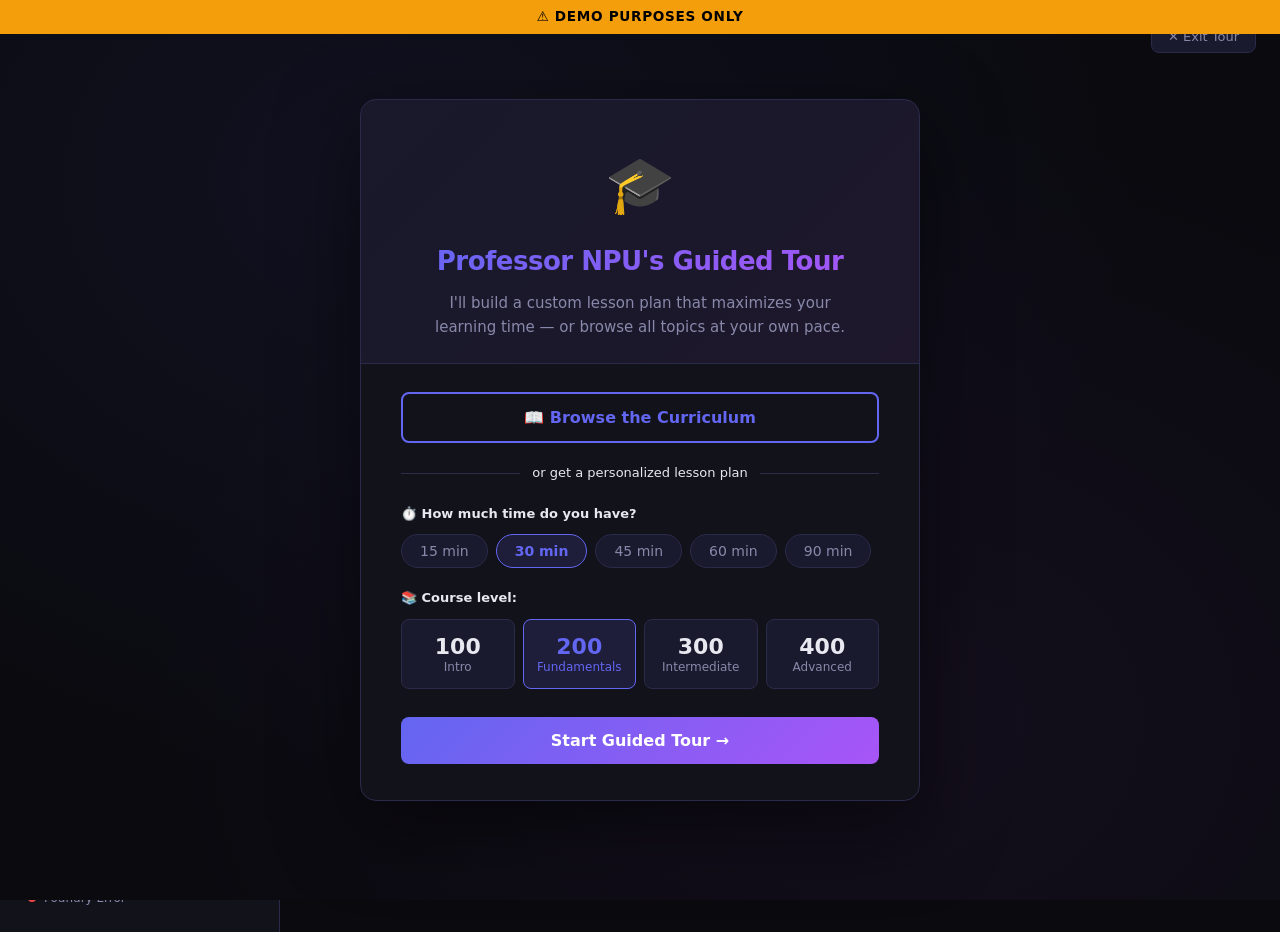
==== commit 393d1eb6: "feat: UI enhancements - collapsible sidebar, embedded Use Case Builder, pill navigation, workshops p" ====
--- a/static/index.html
+++ b/static/index.html
@@ -11,6 +11,9 @@
 <div class="demo-banner">⚠️ Demo Purposes Only</div>
 
 <div class="app-shell">
+    <!-- Hamburger toggle -->
+    <button class="sidebar-toggle" onclick="toggleSidebar()" title="Toggle sidebar">☰</button>
+
     <!-- Sidebar -->
     <nav class="sidebar">
         <div class="sidebar-brand">
@@ -32,30 +35,45 @@
             <span class="nav-icon">🧰</span> AI Toolkit
         </div>
 
-        <div class="nav-section-label nav-section-collapsible" onclick="toggleNavSection(this)">
+        <div class="nav-section-label nav-section-collapsible open" onclick="toggleNavSection(this)">
             <span>NPU Value</span><span class="nav-section-arrow">▸</span>
         </div>
-        <div class="nav-section-items">
-            <div class="nav-subsection-label">Built In</div>
-            <div class="nav-item" data-page="recall" onclick="navigateTo('recall')">
-                <span class="nav-icon">🔄</span> Recall
-            </div>
-            <div class="nav-item" data-page="clicktodo" onclick="navigateTo('clicktodo')">
-                <span class="nav-icon">👆</span> Click to Do
-            </div>
-            <div class="nav-item" data-page="semanticsearch" onclick="navigateTo('semanticsearch')">
-                <span class="nav-icon">🔎</span> Semantic Search
-            </div>
-            <div class="nav-item" data-page="superres" onclick="navigateTo('superres')">
-                <span class="nav-icon">✨</span> Super Resolution
-            </div>
-            <div class="nav-subsection-label">Bolt On</div>
-            <div class="nav-item" data-page="bolton" onclick="navigateTo('bolton')">
-                <span class="nav-icon">🔌</span> ISV NPU Apps
-            </div>
-            <div class="nav-subsection-label">Build Your Own</div>
-            <div class="nav-item" data-page="buildyourown" onclick="navigateTo('buildyourown')">
-                <span class="nav-icon">🏗️</span> Industry Scenarios
+        <div class="nav-section-items open">
+            <div class="nav-subsection-label nav-subsection-collapsible" onclick="toggleNavSubsection(this)">
+                <span>Built In</span><span class="nav-subsection-arrow">▸</span>
+            </div>
+            <div class="nav-subsection-items">
+                <div class="nav-item" data-page="recall" onclick="navigateTo('recall')">
+                    <span class="nav-icon">🔄</span> Recall
+                </div>
+                <div class="nav-item" data-page="clicktodo" onclick="navigateTo('clicktodo')">
+                    <span class="nav-icon">👆</span> Click to Do
+                </div>
+                <div class="nav-item" data-page="semanticsearch" onclick="navigateTo('semanticsearch')">
+                    <span class="nav-icon">🔎</span> Semantic Search
+                </div>
+                <div class="nav-item" data-page="superres" onclick="navigateTo('superres')">
+                    <span class="nav-icon">✨</span> Super Resolution
+                </div>
+            </div>
+            <div class="nav-subsection-label nav-subsection-collapsible" onclick="toggleNavSubsection(this)">
+                <span>Bolt On</span><span class="nav-subsection-arrow">▸</span>
+            </div>
+            <div class="nav-subsection-items">
+                <div class="nav-item" data-page="bolton" onclick="navigateTo('bolton')">
+                    <span class="nav-icon">🔌</span> ISV NPU Apps
+                </div>
+            </div>
+            <div class="nav-subsection-label nav-subsection-collapsible" onclick="toggleNavSubsection(this)">
+                <span>Build Your Own</span><span class="nav-subsection-arrow">▸</span>
+            </div>
+            <div class="nav-subsection-items">
+                <div class="nav-item" data-page="buildyourown" onclick="navigateTo('buildyourown')">
+                    <span class="nav-icon">🏗️</span> Industry Scenarios
+                </div>
+                <div class="nav-item" data-page="usecasebuilder" onclick="navigateTo('usecasebuilder')">
+                    <span class="nav-icon">⚡</span> Use Case Builder
+                </div>
             </div>
         </div>
 
@@ -95,6 +113,15 @@
             </div>
             <div class="nav-item" data-page="hybridai" onclick="navigateTo('hybridai')">
                 <span class="nav-icon">🔀</span> Hybrid AI
+            </div>
+        </div>
+
+        <div class="nav-section-label nav-section-collapsible" onclick="toggleNavSection(this)">
+            <span>Engage</span><span class="nav-section-arrow">▸</span>
+        </div>
+        <div class="nav-section-items">
+            <div class="nav-item" data-page="workshops" onclick="navigateTo('workshops')">
+                <span class="nav-icon">🚀</span> Workshops & Kickstarters
             </div>
         </div>
 
@@ -2307,182 +2334,218 @@
                    on-device AI patterns apply across different industries — each based on working prototypes.</p>
             </div>
 
-            <div class="card">
-                <div class="card-header">
-                    <div class="card-icon" style="background:var(--blue-dim);color:var(--blue)">💰</div>
-                    <div><h3>Financial Services — Data Preparation</h3><div class="card-subtitle">On-device AI for sensitive financial data processing</div></div>
-                </div>
-                <p style="font-size:14px;color:var(--text-dim);line-height:1.7;margin-bottom:12px;">
-                    Financial institutions handle highly sensitive fund data, portfolio reports, and market documents that cannot leave 
-                    the device due to compliance requirements. An NPU-powered data preparation assistant captures, extracts, normalizes, 
-                    and exports financial entities — entirely on-device.
-                </p>
-                <table class="capability-table">
-                    <thead><tr><th>Capability</th><th>How NPU Enables It</th></tr></thead>
-                    <tbody>
-                        <tr><td><strong>Document Capture</strong></td><td>Fetch web pages or ingest PDFs — all parsing happens locally on the device</td></tr>
-                        <tr><td><strong>Entity Extraction</strong></td><td>NPU-accelerated ML models identify tickers, ISINs, NAVs, returns, and risk metrics with confidence scoring</td></tr>
-                        <tr><td><strong>Schema Mapping</strong></td><td>AI maps extracted entities to target schemas (e.g., Security Master) with coverage analysis across 12+ categories</td></tr>
-                        <tr><td><strong>Data Provenance</strong></td><td>Full lineage tracking from source → extraction → normalization → export for audit compliance</td></tr>
-                    </tbody>
-                </table>
-                <div class="info-box tip">
-                    <strong>Why NPU matters here:</strong> Financial data is subject to strict regulatory requirements (SEC, FINRA, MiFID II). 
-                    Processing on the NPU means proprietary fund data, pricing models, and portfolio compositions never leave the device — 
-                    no cloud APIs, no third-party data processors, zero exposure risk.
-                    <br><br>
-                    <a href="https://github.com/npuneil/Data-Prep-Demo" target="_blank" style="color:var(--accent)">📂 View prototype on GitHub →</a>
-                </div>
-            </div>
-
-            <div class="card">
-                <div class="card-header">
-                    <div class="card-icon" style="background:var(--green-dim);color:var(--green)">🏥</div>
-                    <div><h3>Insurance — Claims Processing</h3><div class="card-subtitle">AI-powered claims analysis at the point of service</div></div>
-                </div>
-                <p style="font-size:14px;color:var(--text-dim);line-height:1.7;margin-bottom:12px;">
-                    Insurance adjusters in the field need to analyze claims documents, photos, and forms on the spot — often 
-                    in locations with no connectivity. An NPU-powered claims processor ingests documents, extracts 
-                    key information, assesses damage, and generates structured reports — all on-device.
-                </p>
-                <table class="capability-table">
-                    <thead><tr><th>Capability</th><th>How NPU Enables It</th></tr></thead>
-                    <tbody>
-                        <tr><td><strong>Document Ingestion</strong></td><td>OCR and parsing of claims forms, medical records, and repair estimates locally on the NPU</td></tr>
-                        <tr><td><strong>Damage Assessment</strong></td><td>Vision models running on NPU analyze property/vehicle photos for damage classification</td></tr>
-                        <tr><td><strong>Fraud Signals</strong></td><td>Local AI identifies inconsistencies between reported damage, photos, and documentation patterns</td></tr>
-                        <tr><td><strong>Report Generation</strong></td><td>SLM on NPU generates structured adjuster reports with extracted evidence and recommendations</td></tr>
-                    </tbody>
-                </table>
-                <div class="info-box tip">
-                    <strong>Why NPU matters here:</strong> Claims data includes personal medical information (PHI), financial details, and photographic 
-                    evidence. Field adjusters often work at disaster sites with no cell coverage. NPU processing means the adjuster can complete 
-                    full assessments offline, with data protected under HIPAA and state privacy regulations.
-                    <br><br>
-                    <a href="https://github.com/npuneil/Insurance-NPU-Prototype" target="_blank" style="color:var(--accent)">📂 View prototype on GitHub →</a>
-                </div>
-            </div>
-
-            <div class="card">
-                <div class="card-header">
-                    <div class="card-icon" style="background:var(--accent-glow);color:var(--accent)">👔</div>
-                    <div><h3>Professional Services — Remote Hiring</h3><div class="card-subtitle">On-device AI for secure candidate screening and interviews</div></div>
-                </div>
-                <p style="font-size:14px;color:var(--text-dim);line-height:1.7;margin-bottom:12px;">
-                    Professional services firms conducting remote hiring need to process resumes, verify identity documents, 
-                    and run structured interviews — all while protecting candidate PII. An NPU-powered hiring assistant 
-                    handles the full workflow without sending any candidate data to cloud services.
-                </p>
-                <table class="capability-table">
-                    <thead><tr><th>Capability</th><th>How NPU Enables It</th></tr></thead>
-                    <tbody>
-                        <tr><td><strong>Resume Analysis</strong></td><td>SLM on NPU extracts skills, experience, certifications and matches against job requirements</td></tr>
-                        <tr><td><strong>ID Verification</strong></td><td>Vision models on NPU scan and validate government-issued IDs, detecting tampering or inconsistencies</td></tr>
-                        <tr><td><strong>Interview Engine</strong></td><td>AI-generated structured interview questions based on role and resume analysis, with real-time follow-ups</td></tr>
-                        <tr><td><strong>Candidate Scoring</strong></td><td>On-device model generates structured evaluation reports with skill-match percentages</td></tr>
-                    </tbody>
-                </table>
-                <div class="info-box tip">
-                    <strong>Why NPU matters here:</strong> Candidate resumes, identity documents, and interview recordings contain highly sensitive PII. 
-                    In many jurisdictions (EU GDPR, US state privacy laws), processing biometric data and personal information 
-                    requires explicit controls. NPU-local processing eliminates third-party data processor agreements entirely.
-                    <br><br>
-                    <a href="https://github.com/npuneil/Remote-Hiring-NPU-Demo" target="_blank" style="color:var(--accent)">📂 View prototype on GitHub →</a>
-                </div>
-            </div>
-
-            <div class="card">
-                <div class="card-header">
-                    <div class="card-icon" style="background:var(--amber-dim);color:var(--amber)">⚡</div>
-                    <div><h3>Energy &amp; Utilities — Field Worker Assistant</h3><div class="card-subtitle">AI-powered field operations in connectivity-challenged environments</div></div>
-                </div>
-                <p style="font-size:14px;color:var(--text-dim);line-height:1.7;margin-bottom:12px;">
-                    Energy field workers operate at remote substations, pipelines, and generation facilities — often 
-                    with zero connectivity. An NPU-powered field assistant provides AI-driven equipment diagnostics, 
-                    safety procedure guidance, and reporting — all running locally on a Copilot+ PC.
-                </p>
-                <table class="capability-table">
-                    <thead><tr><th>Capability</th><th>How NPU Enables It</th></tr></thead>
-                    <tbody>
-                        <tr><td><strong>Equipment Diagnostics</strong></td><td>Vision models on NPU analyze photos of equipment, gauges, and infrastructure for anomaly detection</td></tr>
-                        <tr><td><strong>Procedure Guidance</strong></td><td>SLM provides step-by-step maintenance procedures, safety checklists, and troubleshooting guidance</td></tr>
-                        <tr><td><strong>Voice Interaction</strong></td><td>NPU-powered speech-to-text allows hands-free operation while working on equipment</td></tr>
-                        <tr><td><strong>Incident Reporting</strong></td><td>Auto-generate structured incident reports from voice notes, photos, and sensor readings</td></tr>
-                    </tbody>
-                </table>
-                <div class="info-box tip">
-                    <strong>Why NPU matters here:</strong> Remote energy sites (oil platforms, wind farms, substations) often have no cellular or 
-                    Wi-Fi connectivity. NPU processing ensures the field worker has a fully capable AI assistant regardless of location. 
-                    When connectivity returns, reports sync automatically. Battery efficiency of the NPU means all-day operation in the field.
-                    <br><br>
-                    <a href="https://github.com/npuneil/Energy-Field-Worker-NPU-Prototype" target="_blank" style="color:var(--accent)">📂 View prototype on GitHub →</a>
-                </div>
-            </div>
-
-            <div class="card">
-                <div class="card-header">
-                    <div class="card-icon" style="background:var(--purple-dim);color:var(--purple)">🤖</div>
-                    <div><h3>Retail &amp; Hospitality — AI Avatar Kiosk</h3><div class="card-subtitle">Interactive AI concierge powered entirely by on-device inference</div></div>
-                </div>
-                <p style="font-size:14px;color:var(--text-dim);line-height:1.7;margin-bottom:12px;">
-                    Retail stores, hotel lobbies, and event venues can deploy AI-powered avatar kiosks that interact 
-                    with customers via voice and visual conversation — with no cloud dependency. The kiosk runs 
-                    speech recognition (Whisper) and language models (TinyLlama) entirely on the NPU.
-                </p>
-                <table class="capability-table">
-                    <thead><tr><th>Capability</th><th>How NPU Enables It</th></tr></thead>
-                    <tbody>
-                        <tr><td><strong>Voice Input</strong></td><td>Whisper speech-to-text model running on NPU converts customer speech to text in real time</td></tr>
-                        <tr><td><strong>AI Conversation</strong></td><td>TinyLlama SLM on NPU generates contextual, helpful responses — product info, directions, recommendations</td></tr>
-                        <tr><td><strong>Avatar Animation</strong></td><td>Animated character responds with synchronized lip movement and expressions</td></tr>
-                        <tr><td><strong>Offline Operation</strong></td><td>Entire system runs without internet — deploy in basements, remote resorts, or pop-up events</td></tr>
-                    </tbody>
-                </table>
-                <div class="info-box tip">
-                    <strong>Why NPU matters here:</strong> Kiosks deployed across dozens of locations can't rely on stable internet. 
-                    Each unit runs independently with NPU inference — no per-query cloud API costs at scale. Deploy 50 kiosks and 
-                    pay zero marginal inference cost versus cloud-based chatbots that charge per conversation.
-                    <br><br>
-                    <a href="https://github.com/npuneil/avatar-kiosk" target="_blank" style="color:var(--accent)">📂 View prototype on GitHub →</a>
-                </div>
-            </div>
-
-            <div class="card">
-                <div class="card-header">
-                    <div class="card-icon" style="background:var(--red-dim, #3a1a1a);color:var(--red, #ff6b6b)">🛡️</div>
-                    <div><h3>Media &amp; Communications — Content Authenticity</h3><div class="card-subtitle">On-device AI for detecting AI-generated content</div></div>
-                </div>
-                <p style="font-size:14px;color:var(--text-dim);line-height:1.7;margin-bottom:12px;">
-                    Media organizations, newsrooms, and content platforms need to verify whether text, images, and video 
-                    are authentic or AI-generated. An NPU-powered content authenticity analyzer runs multiple detection 
-                    models — text analysis, image forensics, and video temporal consistency — entirely on-device.
-                </p>
-                <table class="capability-table">
-                    <thead><tr><th>Capability</th><th>How NPU Enables It</th></tr></thead>
-                    <tbody>
-                        <tr><td><strong>Text Analysis</strong></td><td>NPU-accelerated text classifier evaluates vocabulary patterns, sentence variance, Zipf's law fit, and repetition</td></tr>
-                        <tr><td><strong>Image Forensics</strong></td><td>MobileNetV2 on NPU performs inference, combined with FFT frequency analysis, noise patterns, and edge coherence</td></tr>
-                        <tr><td><strong>Video Analysis</strong></td><td>Frame-by-frame extraction with per-frame image analysis and temporal consistency checks across the timeline</td></tr>
-                        <tr><td><strong>Confidence Scoring</strong></td><td>Color-coded results (Real → Questionable → AI-Generated) with detailed breakdown of detection signals</td></tr>
-                    </tbody>
-                </table>
-                <div class="info-box tip">
-                    <strong>Why NPU matters here:</strong> Content verification at scale requires processing every incoming piece of content. 
-                    Cloud-based detection APIs add latency and cost per item. NPU inference means a newsroom can analyze every photo, 
-                    article, and video clip at zero marginal cost — critical as AI-generated content volume explodes.
-                    <br><br>
-                    <a href="https://github.com/npuneil/npu-content-detector" target="_blank" style="color:var(--accent)">📂 View prototype on GitHub →</a>
-                </div>
-            </div>
-
-            <div class="card">
-                <div class="card-header">
-                    <div class="card-icon" style="background:var(--green-dim);color:var(--green)">🔧</div>
-                    <div><h3>Getting Started: Build Your Own</h3><div class="card-subtitle">Common architecture pattern for custom NPU apps</div></div>
-                </div>
-                <p style="font-size:14px;color:var(--text-dim);line-height:1.7;margin-bottom:12px;">
-                    Every "Build Your Own" scenario above follows a common architecture pattern:
-                </p>
+            <!-- Industry Pill Grid -->
+            <div id="industry-pills" class="industry-pill-grid">
+                <button class="industry-pill" onclick="showIndustryDetail('financial')" style="--pill-color: var(--blue)">💰 Financial Services</button>
+                <button class="industry-pill" onclick="showIndustryDetail('insurance')" style="--pill-color: var(--green)">🏥 Insurance</button>
+                <button class="industry-pill" onclick="showIndustryDetail('professional')" style="--pill-color: var(--accent)">👔 Professional Services</button>
+                <button class="industry-pill" onclick="showIndustryDetail('energy')" style="--pill-color: var(--amber, #f59e0b)">⚡ Energy &amp; Utilities</button>
+                <button class="industry-pill" onclick="showIndustryDetail('retail')" style="--pill-color: var(--purple)">🤖 Retail &amp; Hospitality</button>
+                <button class="industry-pill" onclick="showIndustryDetail('media')" style="--pill-color: var(--red, #ff6b6b)">🛡️ Media &amp; Communications</button>
+                <button class="industry-pill" onclick="showIndustryDetail('architecture')" style="--pill-color: var(--green)">🔧 Architecture Pattern</button>
+            </div>
+
+            <!-- Back button (hidden by default) -->
+            <button id="industry-back-btn" class="industry-back-btn" style="display:none" onclick="showIndustryPills()">
+                ← Back to Industries
+            </button>
+
+            <!-- Financial Services Detail -->
+            <div class="industry-detail" id="detail-financial" style="display:none">
+                <div class="card">
+                    <div class="card-header">
+                        <div class="card-icon" style="background:var(--blue-dim);color:var(--blue)">💰</div>
+                        <div><h3>Financial Services — Data Preparation</h3><div class="card-subtitle">On-device AI for sensitive financial data processing</div></div>
+                    </div>
+                    <p style="font-size:14px;color:var(--text-dim);line-height:1.7;margin-bottom:12px;">
+                        Financial institutions handle highly sensitive fund data, portfolio reports, and market documents that cannot leave 
+                        the device due to compliance requirements. An NPU-powered data preparation assistant captures, extracts, normalizes, 
+                        and exports financial entities — entirely on-device.
+                    </p>
+                    <table class="capability-table">
+                        <thead><tr><th>Capability</th><th>How NPU Enables It</th></tr></thead>
+                        <tbody>
+                            <tr><td><strong>Document Capture</strong></td><td>Fetch web pages or ingest PDFs — all parsing happens locally on the device</td></tr>
+                            <tr><td><strong>Entity Extraction</strong></td><td>NPU-accelerated ML models identify tickers, ISINs, NAVs, returns, and risk metrics with confidence scoring</td></tr>
+                            <tr><td><strong>Schema Mapping</strong></td><td>AI maps extracted entities to target schemas (e.g., Security Master) with coverage analysis across 12+ categories</td></tr>
+                            <tr><td><strong>Data Provenance</strong></td><td>Full lineage tracking from source → extraction → normalization → export for audit compliance</td></tr>
+                        </tbody>
+                    </table>
+                    <div class="info-box tip">
+                        <strong>Why NPU matters here:</strong> Financial data is subject to strict regulatory requirements (SEC, FINRA, MiFID II). 
+                        Processing on the NPU means proprietary fund data, pricing models, and portfolio compositions never leave the device — 
+                        no cloud APIs, no third-party data processors, zero exposure risk.
+                        <br><br>
+                        <a href="https://github.com/npuneil/Data-Prep-Demo" target="_blank" style="color:var(--accent)">📂 View prototype on GitHub →</a>
+                    </div>
+                </div>
+            </div>
+
+            <!-- Insurance Detail -->
+            <div class="industry-detail" id="detail-insurance" style="display:none">
+                <div class="card">
+                    <div class="card-header">
+                        <div class="card-icon" style="background:var(--green-dim);color:var(--green)">🏥</div>
+                        <div><h3>Insurance — Claims Processing</h3><div class="card-subtitle">AI-powered claims analysis at the point of service</div></div>
+                    </div>
+                    <p style="font-size:14px;color:var(--text-dim);line-height:1.7;margin-bottom:12px;">
+                        Insurance adjusters in the field need to analyze claims documents, photos, and forms on the spot — often 
+                        in locations with no connectivity. An NPU-powered claims processor ingests documents, extracts 
+                        key information, assesses damage, and generates structured reports — all on-device.
+                    </p>
+                    <table class="capability-table">
+                        <thead><tr><th>Capability</th><th>How NPU Enables It</th></tr></thead>
+                        <tbody>
+                            <tr><td><strong>Document Ingestion</strong></td><td>OCR and parsing of claims forms, medical records, and repair estimates locally on the NPU</td></tr>
+                            <tr><td><strong>Damage Assessment</strong></td><td>Vision models running on NPU analyze property/vehicle photos for damage classification</td></tr>
+                            <tr><td><strong>Fraud Signals</strong></td><td>Local AI identifies inconsistencies between reported damage, photos, and documentation patterns</td></tr>
+                            <tr><td><strong>Report Generation</strong></td><td>SLM on NPU generates structured adjuster reports with extracted evidence and recommendations</td></tr>
+                        </tbody>
+                    </table>
+                    <div class="info-box tip">
+                        <strong>Why NPU matters here:</strong> Claims data includes personal medical information (PHI), financial details, and photographic 
+                        evidence. Field adjusters often work at disaster sites with no cell coverage. NPU processing means the adjuster can complete 
+                        full assessments offline, with data protected under HIPAA and state privacy regulations.
+                        <br><br>
+                        <a href="https://github.com/npuneil/Insurance-NPU-Prototype" target="_blank" style="color:var(--accent)">📂 View prototype on GitHub →</a>
+                    </div>
+                </div>
+            </div>
+
+            <!-- Professional Services Detail -->
+            <div class="industry-detail" id="detail-professional" style="display:none">
+                <div class="card">
+                    <div class="card-header">
+                        <div class="card-icon" style="background:var(--accent-glow);color:var(--accent)">👔</div>
+                        <div><h3>Professional Services — Remote Hiring</h3><div class="card-subtitle">On-device AI for secure candidate screening and interviews</div></div>
+                    </div>
+                    <p style="font-size:14px;color:var(--text-dim);line-height:1.7;margin-bottom:12px;">
+                        Professional services firms conducting remote hiring need to process resumes, verify identity documents, 
+                        and run structured interviews — all while protecting candidate PII. An NPU-powered hiring assistant 
+                        handles the full workflow without sending any candidate data to cloud services.
+                    </p>
+                    <table class="capability-table">
+                        <thead><tr><th>Capability</th><th>How NPU Enables It</th></tr></thead>
+                        <tbody>
+                            <tr><td><strong>Resume Analysis</strong></td><td>SLM on NPU extracts skills, experience, certifications and matches against job requirements</td></tr>
+                            <tr><td><strong>ID Verification</strong></td><td>Vision models on NPU scan and validate government-issued IDs, detecting tampering or inconsistencies</td></tr>
+                            <tr><td><strong>Interview Engine</strong></td><td>AI-generated structured interview questions based on role and resume analysis, with real-time follow-ups</td></tr>
+                            <tr><td><strong>Candidate Scoring</strong></td><td>On-device model generates structured evaluation reports with skill-match percentages</td></tr>
+                        </tbody>
+                    </table>
+                    <div class="info-box tip">
+                        <strong>Why NPU matters here:</strong> Candidate resumes, identity documents, and interview recordings contain highly sensitive PII. 
+                        In many jurisdictions (EU GDPR, US state privacy laws), processing biometric data and personal information 
+                        requires explicit controls. NPU-local processing eliminates third-party data processor agreements entirely.
+                        <br><br>
+                        <a href="https://github.com/npuneil/Remote-Hiring-NPU-Demo" target="_blank" style="color:var(--accent)">📂 View prototype on GitHub →</a>
+                    </div>
+                </div>
+            </div>
+
+            <!-- Energy & Utilities Detail -->
+            <div class="industry-detail" id="detail-energy" style="display:none">
+                <div class="card">
+                    <div class="card-header">
+                        <div class="card-icon" style="background:var(--amber-dim);color:var(--amber)">⚡</div>
+                        <div><h3>Energy &amp; Utilities — Field Worker Assistant</h3><div class="card-subtitle">AI-powered field operations in connectivity-challenged environments</div></div>
+                    </div>
+                    <p style="font-size:14px;color:var(--text-dim);line-height:1.7;margin-bottom:12px;">
+                        Energy field workers operate at remote substations, pipelines, and generation facilities — often 
+                        with zero connectivity. An NPU-powered field assistant provides AI-driven equipment diagnostics, 
+                        safety procedure guidance, and reporting — all running locally on a Copilot+ PC.
+                    </p>
+                    <table class="capability-table">
+                        <thead><tr><th>Capability</th><th>How NPU Enables It</th></tr></thead>
+                        <tbody>
+                            <tr><td><strong>Equipment Diagnostics</strong></td><td>Vision models on NPU analyze photos of equipment, gauges, and infrastructure for anomaly detection</td></tr>
+                            <tr><td><strong>Procedure Guidance</strong></td><td>SLM provides step-by-step maintenance procedures, safety checklists, and troubleshooting guidance</td></tr>
+                            <tr><td><strong>Voice Interaction</strong></td><td>NPU-powered speech-to-text allows hands-free operation while working on equipment</td></tr>
+                            <tr><td><strong>Incident Reporting</strong></td><td>Auto-generate structured incident reports from voice notes, photos, and sensor readings</td></tr>
+                        </tbody>
+                    </table>
+                    <div class="info-box tip">
+                        <strong>Why NPU matters here:</strong> Remote energy sites (oil platforms, wind farms, substations) often have no cellular or 
+                        Wi-Fi connectivity. NPU processing ensures the field worker has a fully capable AI assistant regardless of location. 
+                        When connectivity returns, reports sync automatically. Battery efficiency of the NPU means all-day operation in the field.
+                        <br><br>
+                        <a href="https://github.com/npuneil/Energy-Field-Worker-NPU-Prototype" target="_blank" style="color:var(--accent)">📂 View prototype on GitHub →</a>
+                    </div>
+                </div>
+            </div>
+
+            <!-- Retail & Hospitality Detail -->
+            <div class="industry-detail" id="detail-retail" style="display:none">
+                <div class="card">
+                    <div class="card-header">
+                        <div class="card-icon" style="background:var(--purple-dim);color:var(--purple)">🤖</div>
+                        <div><h3>Retail &amp; Hospitality — AI Avatar Kiosk</h3><div class="card-subtitle">Interactive AI concierge powered entirely by on-device inference</div></div>
+                    </div>
+                    <p style="font-size:14px;color:var(--text-dim);line-height:1.7;margin-bottom:12px;">
+                        Retail stores, hotel lobbies, and event venues can deploy AI-powered avatar kiosks that interact 
+                        with customers via voice and visual conversation — with no cloud dependency. The kiosk runs 
+                        speech recognition (Whisper) and language models (TinyLlama) entirely on the NPU.
+                    </p>
+                    <table class="capability-table">
+                        <thead><tr><th>Capability</th><th>How NPU Enables It</th></tr></thead>
+                        <tbody>
+                            <tr><td><strong>Voice Input</strong></td><td>Whisper speech-to-text model running on NPU converts customer speech to text in real time</td></tr>
+                            <tr><td><strong>AI Conversation</strong></td><td>TinyLlama SLM on NPU generates contextual, helpful responses — product info, directions, recommendations</td></tr>
+                            <tr><td><strong>Avatar Animation</strong></td><td>Animated character responds with synchronized lip movement and expressions</td></tr>
+                            <tr><td><strong>Offline Operation</strong></td><td>Entire system runs without internet — deploy in basements, remote resorts, or pop-up events</td></tr>
+                        </tbody>
+                    </table>
+                    <div class="info-box tip">
+                        <strong>Why NPU matters here:</strong> Kiosks deployed across dozens of locations can't rely on stable internet. 
+                        Each unit runs independently with NPU inference — no per-query cloud API costs at scale. Deploy 50 kiosks and 
+                        pay zero marginal inference cost versus cloud-based chatbots that charge per conversation.
+                        <br><br>
+                        <a href="https://github.com/npuneil/avatar-kiosk" target="_blank" style="color:var(--accent)">📂 View prototype on GitHub →</a>
+                    </div>
+                </div>
+            </div>
+
+            <!-- Media & Communications Detail -->
+            <div class="industry-detail" id="detail-media" style="display:none">
+                <div class="card">
+                    <div class="card-header">
+                        <div class="card-icon" style="background:var(--red-dim, #3a1a1a);color:var(--red, #ff6b6b)">🛡️</div>
+                        <div><h3>Media &amp; Communications — Content Authenticity</h3><div class="card-subtitle">On-device AI for detecting AI-generated content</div></div>
+                    </div>
+                    <p style="font-size:14px;color:var(--text-dim);line-height:1.7;margin-bottom:12px;">
+                        Media organizations, newsrooms, and content platforms need to verify whether text, images, and video 
+                        are authentic or AI-generated. An NPU-powered content authenticity analyzer runs multiple detection 
+                        models — text analysis, image forensics, and video temporal consistency — entirely on-device.
+                    </p>
+                    <table class="capability-table">
+                        <thead><tr><th>Capability</th><th>How NPU Enables It</th></tr></thead>
+                        <tbody>
+                            <tr><td><strong>Text Analysis</strong></td><td>NPU-accelerated text classifier evaluates vocabulary patterns, sentence variance, Zipf's law fit, and repetition</td></tr>
+                            <tr><td><strong>Image Forensics</strong></td><td>MobileNetV2 on NPU performs inference, combined with FFT frequency analysis, noise patterns, and edge coherence</td></tr>
+                            <tr><td><strong>Video Analysis</strong></td><td>Frame-by-frame extraction with per-frame image analysis and temporal consistency checks across the timeline</td></tr>
+                            <tr><td><strong>Confidence Scoring</strong></td><td>Color-coded results (Real → Questionable → AI-Generated) with detailed breakdown of detection signals</td></tr>
+                        </tbody>
+                    </table>
+                    <div class="info-box tip">
+                        <strong>Why NPU matters here:</strong> Content verification at scale requires processing every incoming piece of content. 
+                        Cloud-based detection APIs add latency and cost per item. NPU inference means a newsroom can analyze every photo, 
+                        article, and video clip at zero marginal cost — critical as AI-generated content volume explodes.
+                        <br><br>
+                        <a href="https://github.com/npuneil/npu-content-detector" target="_blank" style="color:var(--accent)">📂 View prototype on GitHub →</a>
+                    </div>
+                </div>
+            </div>
+
+            <!-- Architecture Pattern Detail -->
+            <div class="industry-detail" id="detail-architecture" style="display:none">
+                <div class="card">
+                    <div class="card-header">
+                        <div class="card-icon" style="background:var(--green-dim);color:var(--green)">🔧</div>
+                        <div><h3>Getting Started: Build Your Own</h3><div class="card-subtitle">Common architecture pattern for custom NPU apps</div></div>
+                    </div>
+                    <p style="font-size:14px;color:var(--text-dim);line-height:1.7;margin-bottom:12px;">
+                        Every "Build Your Own" scenario above follows a common architecture pattern:
+                    </p>
 <div class="cmd-block"><pre style="margin:0;color:var(--text);background:transparent;border:none;padding:0;">┌──────────────────────────────────────────────────────┐
 │              Your Application UI                      │
 │         (Web, WinUI 3, WPF, Console)                  │
@@ -2503,10 +2566,129 @@
 ├── Embeddings    → Windows Copilot Runtime APIs
 ├── OCR           → Windows ML / Tesseract on NPU
 └── Speech        → Whisper ONNX on NPU</pre></div>
+                    <div class="info-box tip">
+                        All prototypes above are <strong>open source</strong> on the 
+                        <a href="https://github.com/npuneil" target="_blank" style="color:var(--accent)">NPUNeil GitHub</a>. 
+                        Clone any repo to explore the code, adapt the patterns for your industry, and start building on your Copilot+ PC.
+                    </div>
+                </div>
+            </div>
+        </div>
+
+        <!-- Hybrid AI Use Case Builder Page -->
+        <div class="page" id="page-usecasebuilder">
+            <iframe src="/static/usecasebuilder/index.html" style="width:100%;height:calc(100vh - 20px);border:none;border-radius:8px;"></iframe>
+        </div>
+
+        <!-- Workshops & Kickstarters Page -->
+        <div class="page" id="page-workshops">
+            <div class="page-header">
+                <h2>A Practical Path to Hybrid AI</h2>
+                <p>From curiosity to execution — structured engagements that take you from concept to prototype</p>
+            </div>
+
+            <div class="feature-hero" style="border-left: 3px solid var(--purple);">
+                <h3>🚀 Cloud First to Edge Forward</h3>
+                <p>Three structured engagements guide your organization from initial curiosity through strategic alignment 
+                   to a working proof of concept — compressing weeks of planning into focused, expert-led sessions.</p>
+            </div>
+
+            <!-- Journey Steps -->
+            <div class="card">
+                <div class="card-header">
+                    <div class="card-icon" style="background:var(--blue-dim);color:var(--blue)">1️⃣</div>
+                    <div><h3>Cloud First to Edge Forward</h3><div class="card-subtitle">The front door — from curiosity to clarity</div></div>
+                </div>
+                <table class="capability-table">
+                    <thead><tr><th>Detail</th><th>Description</th></tr></thead>
+                    <tbody>
+                        <tr><td><strong>Format</strong></td><td>1-hour session or webinar</td></tr>
+                        <tr><td><strong>Audience</strong></td><td>Anyone interested, curious, or early champions</td></tr>
+                        <tr><td><strong>Positioning</strong></td><td>Early clarity and opportunity discovery</td></tr>
+                    </tbody>
+                </table>
+                <p style="font-size:14px;color:var(--text-dim);line-height:1.7;margin:12px 0;">
+                    Customers use this session to move from curiosity to clarity by exploring what is possible, 
+                    understanding where value shows up for them, and identifying the right next step. All in a simple, 
+                    low-pressure format before investing time in a deeper, multi-stakeholder workshop.
+                </p>
                 <div class="info-box tip">
-                    All prototypes above are <strong>open source</strong> on the 
-                    <a href="https://github.com/npuneil" target="_blank" style="color:var(--accent)">NPUNeil GitHub</a>. 
-                    Clone any repo to explore the code, adapt the patterns for your industry, and start building on your Copilot+ PC.
+                    <strong>Key takeaways:</strong>
+                    <ul style="margin:8px 0 0 16px;line-height:1.8;">
+                        <li>A clear understanding of why cloud-first architectures are extending to the edge, and when Copilot+ PCs, NPUs, privacy, latency, and cost actually matter</li>
+                        <li>Concrete scenarios and architectural patterns that can be applied immediately — not abstract AI theory</li>
+                        <li>A practical view of how hybrid AI works across Windows, Surface, and Azure in real customer environments</li>
+                        <li>Get started without needing full stakeholder commitment upfront</li>
+                    </ul>
+                </div>
+            </div>
+
+            <div class="card">
+                <div class="card-header">
+                    <div class="card-icon" style="background:var(--green-dim);color:var(--green)">2️⃣</div>
+                    <div><h3>Surface AI Envisioning Workshop</h3><div class="card-subtitle">Cross-functional alignment and confident decision-making</div></div>
+                </div>
+                <table class="capability-table">
+                    <thead><tr><th>Detail</th><th>Description</th></tr></thead>
+                    <tbody>
+                        <tr><td><strong>Format</strong></td><td>Full day or split session delivery</td></tr>
+                        <tr><td><strong>Audience</strong></td><td>Business and technical stakeholders together</td></tr>
+                        <tr><td><strong>Positioning</strong></td><td>Decide what is worth pursuing and what is not</td></tr>
+                    </tbody>
+                </table>
+                <p style="font-size:14px;color:var(--text-dim);line-height:1.7;margin:12px 0;">
+                    Discover the strategic value of Copilot+ PC devices with NPU, and gain clarity on how local &amp; hybrid AI 
+                    can address specific business priorities — from streamlining workflows to protecting sensitive data. Work 
+                    with the AI Solution Factory team to identify key opportunities for hybrid AI adoption across your organization.
+                </p>
+                <table class="capability-table">
+                    <thead><tr><th>Who Should Attend</th><th>Workshop Topics</th></tr></thead>
+                    <tbody>
+                        <tr><td><strong>CIO / CTO / CISO</strong></td><td>Microsoft Surface Copilot+ Value Stack &amp; Platform</td></tr>
+                        <tr><td><strong>AI App Developers</strong></td><td>Microsoft Surface Copilot+ PC Innovation</td></tr>
+                        <tr><td><strong>Modern Work / Decision Makers</strong></td><td>Security Deep Dive</td></tr>
+                        <tr><td><strong>Product Managers</strong></td><td>App Showcase — AI in Action</td></tr>
+                        <tr><td><strong>Endpoint Engineers</strong></td><td>ROI &amp; Business Case Framing</td></tr>
+                        <tr><td><strong>IT Architects / Employee Experience</strong></td><td>Scenario Mapping Workshop</td></tr>
+                    </tbody>
+                </table>
+            </div>
+
+            <div class="card">
+                <div class="card-header">
+                    <div class="card-icon" style="background:var(--purple-dim);color:var(--purple)">3️⃣</div>
+                    <div><h3>Surface AI Dev Kickstarter</h3><div class="card-subtitle">From viable scenario to working proof of concept</div></div>
+                </div>
+                <table class="capability-table">
+                    <thead><tr><th>Detail</th><th>Description</th></tr></thead>
+                    <tbody>
+                        <tr><td><strong>Format</strong></td><td>Full day engagement</td></tr>
+                        <tr><td><strong>Audience</strong></td><td>Engineering, product, and architects</td></tr>
+                        <tr><td><strong>Positioning</strong></td><td>Execution — build a working proof of concept that demonstrates real value</td></tr>
+                    </tbody>
+                </table>
+                <p style="font-size:14px;color:var(--text-dim);line-height:1.7;margin:12px 0;">
+                    The Kickstarter PoC Builder Workshop is the next step for teams who leave the Envisioning Workshop 
+                    with a viable, high-value AI scenario and are ready to accelerate toward a real prototype. Delivered 
+                    in partnership with Teknikos, this session provides a structured, expert-guided experience to design, 
+                    architect, and begin building a functional PoC leveraging on-device NPU inferencing and hybrid AI patterns. 
+                    This workshop compresses weeks of planning into a single day of focused execution.
+                </p>
+                <table class="capability-table">
+                    <thead><tr><th>Who Should Attend</th><th>NPU Evaluators Covered</th></tr></thead>
+                    <tbody>
+                        <tr><td><strong>AI CoE Teams</strong></td><td>Data-handling constraints (privacy &amp; security)</td></tr>
+                        <tr><td><strong>Solution Architects</strong></td><td>Local context &amp; content</td></tr>
+                        <tr><td><strong>Application Developers</strong></td><td>Proximity to sensors (camera, mic)</td></tr>
+                        <tr><td><strong>Product Managers</strong></td><td>Inference economics (PAYG and subscription AI services)</td></tr>
+                        <tr><td><strong>AI Program Owners</strong></td><td>Latency, performance &amp; network considerations</td></tr>
+                        <tr><td><strong>Business Decision Makers</strong></td><td>Hybrid AI architecture patterns</td></tr>
+                    </tbody>
+                </table>
+                <div class="info-box tip">
+                    <strong>The journey:</strong> Take your AI journey from concept to prototype — start with the 
+                    <strong>Cloud First to Edge Forward</strong> webinar, align your stakeholders in the 
+                    <strong>Envisioning Workshop</strong>, then build it in the <strong>Dev Kickstarter</strong>.
                 </div>
             </div>
         </div>
--- a/static/style.css
+++ b/static/style.css
@@ -55,6 +55,45 @@
     display: grid;
     grid-template-columns: 280px 1fr;
     min-height: 100vh;
+    transition: grid-template-columns 0.3s ease;
+}
+
+.app-shell.sidebar-collapsed {
+    grid-template-columns: 0px 1fr;
+}
+
+.app-shell.sidebar-collapsed .sidebar {
+    transform: translateX(-100%);
+    opacity: 0;
+    pointer-events: none;
+}
+
+.sidebar-toggle {
+    position: fixed;
+    top: 40px;
+    left: 12px;
+    z-index: 1000;
+    background: var(--surface);
+    border: 1px solid var(--border);
+    border-radius: 8px;
+    padding: 6px 10px;
+    font-size: 18px;
+    cursor: pointer;
+    color: var(--text-dim);
+    transition: left 0.3s ease, background 0.15s;
+}
+
+.sidebar-toggle:hover {
+    background: var(--hover);
+    color: var(--text);
+}
+
+.app-shell.sidebar-collapsed .sidebar-toggle {
+    left: 12px;
+}
+
+.app-shell:not(.sidebar-collapsed) .sidebar-toggle {
+    left: 292px;
 }
 
 /* Sidebar */
@@ -69,6 +108,7 @@
     top: 0;
     height: 100vh;
     overflow-y: auto;
+    transition: transform 0.3s ease, opacity 0.3s ease;
 }
 
 .sidebar-brand {
@@ -127,6 +167,142 @@
     padding: 16px 12px 4px;
 }
 
+.nav-section-collapsible {
+    cursor: pointer;
+    display: flex;
+    justify-content: space-between;
+    align-items: center;
+    user-select: none;
+    transition: color 0.15s;
+}
+.nav-section-collapsible:hover {
+    color: var(--text);
+}
+.nav-section-arrow {
+    font-size: 10px;
+    transition: transform 0.2s ease;
+}
+.nav-section-collapsible.open .nav-section-arrow {
+    transform: rotate(90deg);
+}
+.nav-section-items {
+    display: none;
+    flex-direction: column;
+    gap: 2px;
+}
+.nav-section-items.open {
+    display: flex;
+}
+.nav-subsection-label {
+    font-size: 10px;
+    font-weight: 600;
+    text-transform: uppercase;
+    letter-spacing: 0.8px;
+    color: var(--accent);
+    padding: 10px 12px 2px 20px;
+    opacity: 0.7;
+}
+.nav-subsection-collapsible {
+    cursor: pointer;
+    display: flex;
+    justify-content: space-between;
+    align-items: center;
+    user-select: none;
+    transition: opacity 0.15s;
+}
+.nav-subsection-collapsible:hover {
+    opacity: 1;
+}
+.nav-subsection-arrow {
+    font-size: 9px;
+    transition: transform 0.2s ease;
+}
+.nav-subsection-collapsible.open .nav-subsection-arrow {
+    transform: rotate(90deg);
+}
+.nav-subsection-items {
+    display: none;
+    flex-direction: column;
+    gap: 2px;
+}
+.nav-subsection-items.open {
+    display: flex;
+}
+.nav-section-items .nav-item {
+    padding-left: 20px;
+    font-size: 13px;
+}
+
+.view-all-link {
+    display: inline-block;
+    margin-top: 8px;
+    font-size: 13px;
+    font-weight: 600;
+    color: var(--accent);
+    text-decoration: none;
+    letter-spacing: 0.5px;
+    transition: opacity 0.15s;
+}
+.view-all-link:hover {
+    opacity: 0.8;
+    text-decoration: underline;
+}
+
+/* Industry Pill Grid */
+.industry-pill-grid {
+    display: grid;
+    grid-template-columns: repeat(auto-fill, minmax(220px, 1fr));
+    gap: 10px;
+    margin-bottom: 24px;
+}
+
+.industry-pill {
+    padding: 12px 20px;
+    border-radius: 100px;
+    border: 1px solid var(--border);
+    background: var(--surface);
+    color: var(--text);
+    font-size: 14px;
+    font-weight: 600;
+    cursor: pointer;
+    transition: all 0.2s ease;
+    text-align: center;
+    white-space: nowrap;
+}
+
+.industry-pill:hover {
+    background: var(--pill-color, var(--accent));
+    color: #fff;
+    border-color: var(--pill-color, var(--accent));
+    transform: translateY(-1px);
+    box-shadow: 0 4px 12px rgba(0,0,0,0.3);
+}
+
+.industry-back-btn {
+    display: inline-flex;
+    align-items: center;
+    gap: 6px;
+    padding: 8px 16px;
+    border-radius: 8px;
+    border: 1px solid var(--border);
+    background: var(--surface);
+    color: var(--accent);
+    font-size: 13px;
+    font-weight: 600;
+    cursor: pointer;
+    margin-bottom: 16px;
+    transition: all 0.15s ease;
+}
+
+.industry-back-btn:hover {
+    background: var(--hover);
+    color: var(--text);
+}
+
+.industry-detail {
+    animation: fadeIn 0.2s ease;
+}
+
 .sidebar-footer {
     margin-top: auto;
     padding: 16px 12px 0;
@@ -382,6 +558,42 @@
 }
 
 .rec-alts span { color: var(--text); font-weight: 500; }
+
+/* Hardware Definitions */
+.hw-definitions {
+    display: flex;
+    flex-direction: column;
+    gap: 16px;
+}
+
+.hw-def {
+    display: flex;
+    gap: 14px;
+    padding: 14px;
+    background: var(--surface-2);
+    border-radius: var(--radius-sm);
+    border: 1px solid var(--border);
+}
+
+.hw-def-icon {
+    font-size: 24px;
+    flex-shrink: 0;
+    width: 36px;
+    text-align: center;
+    padding-top: 2px;
+}
+
+.hw-def h4 {
+    font-size: 14px;
+    font-weight: 600;
+    margin-bottom: 6px;
+}
+
+.hw-def p {
+    font-size: 13px;
+    color: var(--text-dim);
+    line-height: 1.65;
+}
 
 /* Chat */
 .chat-container {
@@ -1315,6 +1527,21 @@
 
 .prof-send-btn:hover { opacity: 0.85; }
 
+/* Retry button shown after connection errors */
+.prof-retry-btn {
+    display: inline-block;
+    margin-top: 8px;
+    padding: 6px 14px;
+    background: var(--accent);
+    color: white;
+    border: none;
+    border-radius: var(--radius-sm);
+    cursor: pointer;
+    font-size: 13px;
+    transition: opacity 0.15s;
+}
+.prof-retry-btn:hover { opacity: 0.85; }
+
 /* Professor typing indicator */
 .prof-typing {
     display: flex;
@@ -1332,3 +1559,239 @@
 
 .prof-typing span:nth-child(2) { animation-delay: 0.2s; }
 .prof-typing span:nth-child(3) { animation-delay: 0.4s; }
+
+/* ===================================================================
+   Floating Professor NPU Widget
+   =================================================================== */
+
+/* FAB (Floating Action Button) — shown when widget is collapsed */
+.prof-fab {
+    position: fixed;
+    bottom: 28px;
+    right: 28px;
+    width: 56px;
+    height: 56px;
+    border-radius: 50%;
+    border: none;
+    background: linear-gradient(135deg, var(--accent), var(--purple));
+    color: white;
+    font-size: 26px;
+    cursor: pointer;
+    z-index: 9000;
+    box-shadow: 0 4px 20px rgba(99, 102, 241, 0.4);
+    transition: transform 0.2s, box-shadow 0.2s, opacity 0.2s;
+    display: flex;
+    align-items: center;
+    justify-content: center;
+}
+.prof-fab:hover {
+    transform: scale(1.1);
+    box-shadow: 0 6px 28px rgba(99, 102, 241, 0.6);
+}
+.prof-fab.hidden {
+    opacity: 0;
+    pointer-events: none;
+    transform: scale(0.5);
+}
+
+/* Widget container */
+.prof-widget {
+    position: fixed;
+    bottom: 24px;
+    right: 24px;
+    width: 400px;
+    max-height: 600px;
+    background: var(--surface);
+    border: 1px solid var(--border);
+    border-radius: var(--radius);
+    z-index: 9001;
+    display: none;
+    flex-direction: column;
+    box-shadow: 0 8px 40px rgba(0, 0, 0, 0.5);
+}
+.prof-widget.open {
+    display: flex;
+}
+
+/* Widget header */
+.prof-widget-header {
+    display: flex;
+    align-items: center;
+    gap: 10px;
+    padding: 14px 16px;
+    background: linear-gradient(135deg, var(--surface-2), var(--surface-3));
+    border-bottom: 1px solid var(--border);
+    border-radius: var(--radius) var(--radius) 0 0;
+    cursor: pointer;
+    user-select: none;
+}
+.prof-widget-avatar {
+    width: 40px;
+    height: 40px;
+    border-radius: 50%;
+    background: linear-gradient(135deg, var(--accent), var(--purple));
+    display: flex;
+    align-items: center;
+    justify-content: center;
+    font-size: 22px;
+    flex-shrink: 0;
+}
+.prof-widget-title {
+    flex: 1;
+}
+.prof-widget-title strong {
+    display: block;
+    font-size: 14px;
+    color: var(--text);
+}
+.prof-widget-title span {
+    font-size: 11px;
+    color: var(--text-dim);
+}
+.prof-model-indicator {
+    font-family: 'Segoe UI', sans-serif;
+    font-weight: 500;
+    color: var(--accent);
+}
+.prof-widget-controls {
+    display: flex;
+    align-items: center;
+    gap: 6px;
+}
+.prof-widget-chevron {
+    font-size: 12px;
+    color: var(--text-dim);
+    transition: transform 0.25s;
+}
+.prof-widget.open .prof-widget-chevron {
+    transform: rotate(180deg);
+}
+
+/* Voice toggle button in header */
+.prof-voice-toggle {
+    background: transparent;
+    border: 1px solid var(--border);
+    border-radius: 6px;
+    color: var(--text-dim);
+    font-size: 16px;
+    width: 32px;
+    height: 32px;
+    cursor: pointer;
+    display: flex;
+    align-items: center;
+    justify-content: center;
+    transition: all 0.15s;
+}
+.prof-voice-toggle:hover {
+    border-color: var(--accent);
+    color: var(--text);
+}
+.prof-voice-toggle.active {
+    background: var(--accent-glow);
+    border-color: var(--accent);
+    color: var(--accent);
+}
+
+/* Widget body */
+.prof-widget-body {
+    display: flex;
+    flex-direction: column;
+    flex: 1;
+    min-height: 0;
+    overflow: hidden;
+}
+
+/* Widget messages */
+.prof-widget-messages {
+    flex: 1;
+    overflow-y: auto;
+    padding: 16px;
+    max-height: 420px;
+    min-height: 200px;
+    scroll-behavior: smooth;
+}
+
+/* Quick action buttons inside messages */
+.prof-quick-actions {
+    display: flex;
+    flex-wrap: wrap;
+    gap: 6px;
+    margin-top: 10px;
+}
+.prof-quick-actions button {
+    background: var(--surface-2);
+    border: 1px solid var(--border);
+    color: var(--text);
+    padding: 6px 10px;
+    border-radius: 16px;
+    font-size: 12px;
+    cursor: pointer;
+    transition: all 0.15s;
+}
+.prof-quick-actions button:hover {
+    border-color: var(--accent);
+    background: var(--accent-glow);
+}
+
+/* Widget input */
+.prof-widget-input {
+    display: flex;
+    gap: 6px;
+    padding: 10px 12px 14px;
+    border-top: 1px solid var(--border);
+    align-items: center;
+}
+.prof-widget-input input {
+    flex: 1;
+    background: var(--surface-2);
+    border: 1px solid var(--border);
+    color: var(--text);
+    padding: 10px 12px;
+    border-radius: var(--radius-sm);
+    font-size: 13px;
+    font-family: inherit;
+}
+.prof-widget-input input:focus {
+    outline: none;
+    border-color: var(--accent);
+}
+.prof-widget-input input::placeholder { color: var(--text-dim); }
+
+/* Mic button */
+.prof-mic-btn {
+    background: transparent;
+    border: 1px solid var(--border);
+    color: var(--text-dim);
+    width: 38px;
+    height: 38px;
+    border-radius: var(--radius-sm);
+    font-size: 18px;
+    cursor: pointer;
+    display: flex;
+    align-items: center;
+    justify-content: center;
+    transition: all 0.15s;
+    flex-shrink: 0;
+}
+.prof-mic-btn:hover {
+    border-color: var(--accent);
+    color: var(--accent);
+}
+.prof-mic-btn.listening {
+    background: var(--red-dim);
+    border-color: var(--red);
+    color: var(--red);
+    animation: mic-pulse 1.5s infinite;
+}
+
+@keyframes mic-pulse {
+    0%, 100% { box-shadow: 0 0 0 0 rgba(239, 68, 68, 0.4); }
+    50% { box-shadow: 0 0 0 8px rgba(239, 68, 68, 0); }
+}
+
+/* Widget send button (reuse existing .prof-send-btn) */
+.prof-widget-input .prof-send-btn {
+    width: 38px;
+    height: 38px;
+    flex-shrink: 0;
+}
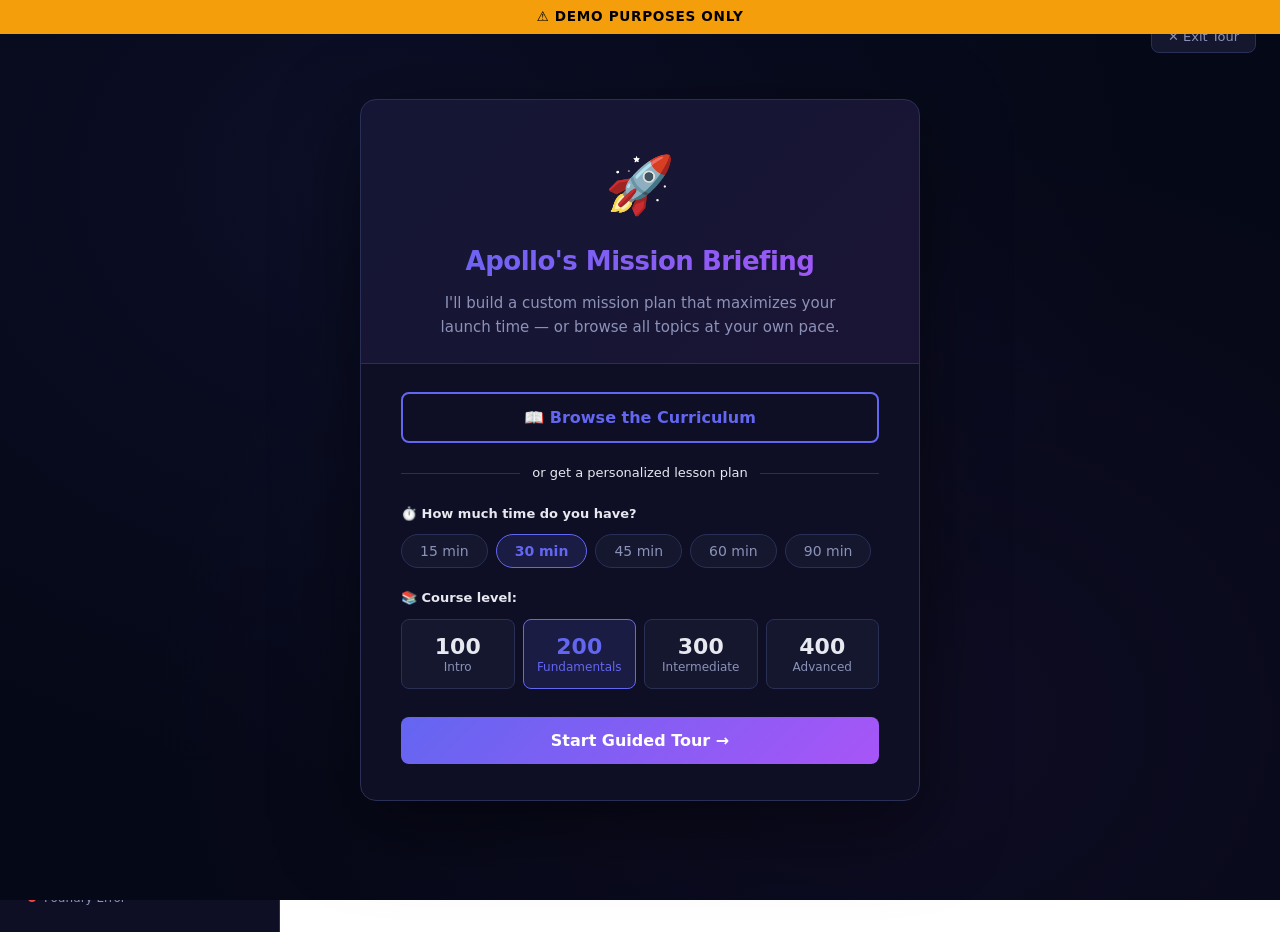
==== commit 3421c722: "Rebrand: NPUniversity -> Surface AI Launchpad with Apollo mascot - Rename UI from NPUniversity to Su" ====
--- a/static/index.html
+++ b/static/index.html
@@ -3,7 +3,7 @@
 <head>
     <meta charset="UTF-8">
     <meta name="viewport" content="width=device-width, initial-scale=1.0">
-    <title>NPUniversity</title>
+    <title>Surface AI Launchpad</title>
     <link rel="stylesheet" href="/static/style.css">
 </head>
 <body>
@@ -17,8 +17,8 @@
     <!-- Sidebar -->
     <nav class="sidebar">
         <div class="sidebar-brand">
-            <h1>🎓 NPUniversity</h1>
-            <p>Your On-Device AI Campus</p>
+            <h1>🚀 Surface AI Launchpad</h1>
+            <p>Your On-Device AI Mission Control</p>
         </div>
 
         <div class="nav-section-label">Getting Started</div>
@@ -127,7 +127,7 @@
 
         <div class="sidebar-footer">
             <button class="tour-launch-btn" onclick="openTourSetup()">
-                🎓 Professor Guided Tour
+                🚀 Apollo's Mission Briefing
             </button>
             <div class="foundry-status">
                 <span class="status-dot" id="foundryDot"></span>
@@ -367,9 +367,12 @@
             </div>
 
             <div class="feature-hero">
-                <h3>Run AI models locally, no cloud required</h3>
-                <p>Foundry Local is an OpenAI-compatible local inference server. It manages model downloads, 
-                   hardware optimization (CPU/NPU), and exposes a standard API you can use from any language.</p>
+                <h3>Purpose-built for shipping AI applications</h3>
+                <p>Foundry Local is more than a local inference server — it's an <strong>SDK for shipping AI-powered
+                   applications</strong>. It works fully offline with no cloud dependencies, ships SDKs for
+                   <strong>Python, JavaScript, C#, and Rust</strong>, exposes an <strong>OpenAI-compatible API</strong>
+                   for drop-in integration, and is hardware-optimized in partnership with silicon vendors for
+                   <strong>NPU, GPU, and CPU</strong> execution. Everything stays on-device.</p>
             </div>
 
             <div class="card">
@@ -456,6 +459,23 @@
 var response = await chatClient.GetResponseAsync(
     "What can you help me with?");
 Console.WriteLine(response);</pre></div>
+                        </div>
+                    </div>
+                    <div class="step-card">
+                        <div class="step-number">JS</div>
+                        <div class="step-content">
+                            <h4>JavaScript SDK (FoundryLocalManager)</h4>
+<div class="cmd-block"><pre style="margin:0;color:var(--text);background:transparent;border:none;padding:0;">import { FoundryLocalManager } from "foundry-local-sdk";
+
+const manager = FoundryLocalManager.create(config);
+const model = manager.getCatalog().getModel("gpt-oss-20b");
+await model.load();
+
+const reply = await model.chat([
+  { role: "user", content: "Hello!" }
+]);
+console.log(reply);</pre></div>
+                            <div class="info-box tip">SDKs ship for <strong>Python, JavaScript, C#, and Rust</strong> — pick the one that matches your stack.</div>
                         </div>
                     </div>
                 </div>
@@ -487,27 +507,35 @@
         <!-- AI Toolkit Page -->
         <div class="page" id="page-toolkit">
             <div class="page-header">
-                <h2>AI Toolkit for VS Code</h2>
-                <p>Fine-tune, test, and deploy AI models right from your editor</p>
+                <h2>Foundry Toolkit for VS Code</h2>
+                <p>Build, test, and ship AI agents and apps right from your editor — formerly AI Toolkit</p>
             </div>
 
             <div class="feature-hero">
-                <h3>Your AI development workbench</h3>
-                <p>AI Toolkit is a VS Code extension that brings model exploration, prompt testing, fine-tuning, 
-                   and deployment into a single, integrated experience.</p>
+                <h3>Your end-to-end AI app workbench</h3>
+                <p><strong>Foundry Toolkit</strong> (formerly AI Toolkit) is a VS Code extension for building generative AI
+                   apps and agents — locally or in the cloud. It integrates models from <strong>Microsoft Foundry,
+                   Foundry Local, GitHub, ONNX, Ollama, OpenAI, Anthropic, and Google</strong>, and adds first-class
+                   tooling for agent creation, evaluation, tracing, and Windows ML profiling.</p>
+                <div class="info-box tip" style="margin-top:12px;">
+                    📣 Microsoft has rebranded <strong>AI Toolkit</strong> as <strong>Foundry Toolkit</strong>. The
+                    cross-platform documentation now lives at
+                    <a href="https://code.visualstudio.com/docs/intelligentapps/overview" target="_blank" rel="noopener">code.visualstudio.com/docs/intelligentapps</a>.
+                </div>
             </div>
 
             <div class="card">
                 <div class="card-header">
                     <div class="card-icon" style="background:var(--green-dim);color:var(--green)">🚀</div>
-                    <div><h3>Getting Started</h3><div class="card-subtitle">Set up AI Toolkit in minutes</div></div>
+                    <div><h3>Getting Started</h3><div class="card-subtitle">Set up Foundry Toolkit in minutes</div></div>
                 </div>
                 <div class="feature-steps">
                     <div class="step-card">
                         <div class="step-number">1</div>
                         <div class="step-content">
                             <h4>Install the Extension</h4>
-                            <p>Open VS Code and install <strong>AI Toolkit</strong> from the Extensions marketplace, or run:</p>
+                            <p>Open VS Code and install <strong>Foundry Toolkit</strong> (search for "AI Toolkit" or "Foundry Toolkit")
+                               from the Extensions marketplace, or run:</p>
                             <div class="cmd-block">code --install-extension ms-windows-ai-studio.windows-ai-studio<button class="copy-btn" onclick="copyCmd(this)">Copy</button></div>
                         </div>
                     </div>
@@ -515,24 +543,33 @@
                         <div class="step-number">2</div>
                         <div class="step-content">
                             <h4>Browse the Model Catalog</h4>
-                            <p>Click the AI Toolkit icon in the sidebar. Browse models from Hugging Face, ONNX model zoo, 
-                               and Azure AI — filtered by what runs on your hardware.</p>
+                            <p>Click the Foundry Toolkit icon in the sidebar. Discover and compare models from
+                               <strong>Microsoft Foundry, Foundry Local, GitHub, ONNX, Ollama, OpenAI, Anthropic, and Google</strong>
+                               — filtered by what runs on your hardware.</p>
                         </div>
                     </div>
                     <div class="step-card">
                         <div class="step-number">3</div>
                         <div class="step-content">
-                            <h4>Test in the Playground</h4>
-                            <p>Use the built-in <strong>Model Playground</strong> to send prompts and compare model outputs. 
-                               Adjust temperature, max tokens, and system prompts interactively.</p>
+                            <h4>Prototype in the Playground</h4>
+                            <p>Use the interactive <strong>Playground</strong> for real-time chat testing with multi-modal inputs
+                               (text, images, attachments) and adjustable parameters.</p>
                         </div>
                     </div>
                     <div class="step-card">
                         <div class="step-number">4</div>
                         <div class="step-content">
-                            <h4>Fine-tune with LoRA</h4>
-                            <p>Fine-tune models on your own data using <strong>QLoRA</strong> — memory-efficient fine-tuning 
-                               that works even on devices with limited VRAM. AI Toolkit handles the training setup.</p>
+                            <h4>Build & Inspect Agents</h4>
+                            <p>Use <strong>Agent Builder</strong> to design prompt agents with MCP tools and structured outputs,
+                               then debug them visually with <strong>Agent Inspector</strong>.</p>
+                        </div>
+                    </div>
+                    <div class="step-card">
+                        <div class="step-number">5</div>
+                        <div class="step-content">
+                            <h4>Convert & Fine-tune for Local</h4>
+                            <p>Use <strong>Model Conversion</strong> to quantize and optimize Hugging Face models for CPU/GPU/NPU,
+                               or <strong>fine-tune</strong> locally with GPU support (or in Azure Container Apps).</p>
                         </div>
                     </div>
                 </div>
@@ -541,21 +578,26 @@
             <div class="card">
                 <div class="card-header">
                     <div class="card-icon" style="background:var(--purple-dim);color:var(--purple)">🎯</div>
-                    <div><h3>Key Features</h3><div class="card-subtitle">What AI Toolkit can do for you</div></div>
+                    <div><h3>Key Features</h3><div class="card-subtitle">What Foundry Toolkit can do for you</div></div>
                 </div>
                 <table class="capability-table">
                     <thead><tr><th>Feature</th><th>Description</th></tr></thead>
                     <tbody>
-                        <tr><td><strong>Model Catalog</strong></td><td>Browse, search, and download models optimized for local inference (ONNX, PyTorch)</td></tr>
-                        <tr><td><strong>Playground</strong></td><td>Interactive prompt testing with side-by-side model comparison</td></tr>
-                        <tr><td><strong>Fine-tuning</strong></td><td>LoRA/QLoRA fine-tuning with custom datasets, integrated into VS Code</td></tr>
-                        <tr><td><strong>Batch Inference</strong></td><td>Run prompts against datasets for evaluation and benchmarking</td></tr>
-                        <tr><td><strong>ONNX Export</strong></td><td>Convert and optimize models to ONNX format for cross-platform deployment</td></tr>
-                        <tr><td><strong>Foundry Integration</strong></td><td>Seamlessly use Foundry Local models in the playground and your apps</td></tr>
+                        <tr><td><strong>Create Agents</strong></td><td>Build Prompt Agents (tools + vectors) or Hosted Agents with custom code from VS Code</td></tr>
+                        <tr><td><strong>Model Catalog</strong></td><td>Discover models across Microsoft Foundry, Foundry Local, GitHub, ONNX, Ollama, OpenAI, Anthropic, and Google — compare side-by-side</td></tr>
+                        <tr><td><strong>Playground</strong></td><td>Interactive chat with multi-modal inputs (images, attachments) and parameter controls</td></tr>
+                        <tr><td><strong>Agent Builder</strong></td><td>Streamlined prompt engineering with MCP tool integration and production-ready code generation</td></tr>
+                        <tr><td><strong>Agent Inspector</strong></td><td>Debug, visualize, and iterate on AI agents directly within VS Code</td></tr>
+                        <tr><td><strong>Tool Catalog</strong></td><td>Connect Foundry tools and local MCP servers, then attach them to agents in Agent Builder</td></tr>
+                        <tr><td><strong>Model Evaluation</strong></td><td>Built-in evaluators (F1, relevance, similarity, coherence) plus custom criteria over datasets</td></tr>
+                        <tr><td><strong>Fine-tuning</strong></td><td>Adapt models locally with GPU support, or in the cloud via Azure Container Apps</td></tr>
+                        <tr><td><strong>Model Conversion</strong></td><td>Convert, quantize, and optimize models for Windows CPU / GPU / NPU acceleration</td></tr>
+                        <tr><td><strong>Tracing</strong></td><td>Collect and visualize trace data to analyze AI app behavior and performance</td></tr>
+                        <tr><td><strong>Profiling (Windows ML)</strong></td><td>Diagnose CPU/GPU/NPU resource usage of ONNX models across execution providers</td></tr>
                     </tbody>
                 </table>
                 <div class="info-box tip">
-                    AI Toolkit + Foundry Local is the fastest way to go from "exploring models" to "running AI in your app" — 
+                    Foundry Toolkit + Foundry Local is the fastest way to go from "exploring models" to "shipping an AI agent" —
                     all without leaving VS Code or needing cloud resources.
                 </div>
             </div>
@@ -1492,7 +1534,7 @@
             </div>
         </div>
 
-        <!-- Chat Page (replaced by Professor NPU widget) -->
+        <!-- Chat Page (replaced by Apollo widget) -->
         <div class="page" id="page-chat" style="display:none!important"></div>
 
         <!-- Microsoft Foundry (Cloud) Page -->
@@ -2219,6 +2261,11 @@
                 <p>Independent Software Vendors (ISVs) are integrating NPU acceleration into their applications — 
                    delivering faster performance, lower power consumption, and new AI features that run 
                    entirely on-device. These are apps you install that automatically leverage your NPU hardware.</p>
+                <div class="info-box tip" style="margin-top:12px;">
+                    🌐 The community registry <a href="https://runslocal.ai/" target="_blank" rel="noopener"><strong>runslocal.ai</strong></a>
+                    catalogs <strong>60+ apps and devices</strong> that run AI locally on Windows. Use it to discover
+                    NPU-accelerated software, file change requests, and see hardware benchmark results across CPUs, GPUs, and NPUs.
+                </div>
             </div>
 
             <div class="card">
@@ -2231,9 +2278,35 @@
                     <tbody>
                         <tr><td><strong>Adobe Premiere Pro</strong></td><td>Scene Edit Detection, Auto Color, Speech-to-Text</td><td>AI video editing without GPU contention — edit and render simultaneously</td></tr>
                         <tr><td><strong>Adobe Lightroom</strong></td><td>Denoise, Super Resolution, AI Masking</td><td>Batch process photos with AI enhancement at a fraction of the power</td></tr>
-                        <tr><td><strong>DaVinci Resolve</strong></td><td>Magic Mask, Face Refinement, Object Removal</td><td>Real-time AI-powered color grading and effects on NPU</td></tr>
-                        <tr><td><strong>CapCut</strong></td><td>Background Removal, Auto Captions, Style Transfer</td><td>Consumer video editing with pro-level AI features running locally</td></tr>
-                        <tr><td><strong>Affinity Photo</strong></td><td>AI Selection, Noise Reduction, Inpainting</td><td>NPU-accelerated photo editing for professionals</td></tr>
+                        <tr><td><strong>Adobe Photoshop</strong></td><td>Neural Filters: Super Resolution, Smart Portrait, Landscape Mixer</td><td>Real-time AI photo edits accelerated by the NPU</td></tr>
+                        <tr><td><strong>Adobe Illustrator</strong></td><td>Generative AI features incl. Text to Vector Graphic</td><td>NPU-accelerated vector generation</td></tr>
+                        <tr><td><strong>DaVinci Resolve</strong> (Blackmagic Design)</td><td>Magic Mask, Smart Reframe, Voice Isolation</td><td>Real-time AI-powered color grading and effects on NPU</td></tr>
+                        <tr><td><strong>CapCut</strong> (ByteDance)</td><td>Auto Cutout background removal, Auto Captions</td><td>Consumer video editing with pro-level AI features running locally</td></tr>
+                        <tr><td><strong>Affinity Photo 2</strong> (Serif)</td><td>AI selection, segmentation, automated masking</td><td>NPU-accelerated photo editing for professionals</td></tr>
+                        <tr><td><strong>Topaz Video AI</strong> / <strong>Topaz Photo AI</strong></td><td>AI upscaling, denoising, frame interpolation</td><td>Local enhancement of footage and images at high quality</td></tr>
+                        <tr><td><strong>Wondershare Filmora</strong></td><td>Natural-language editing prompts, AI video tasks</td><td>Prompt-driven editing accelerated by the NPU</td></tr>
+                        <tr><td><strong>Luminar Neo</strong> (Skylum)</td><td>AI photo enhancement, sky/object replacement</td><td>One-click AI edits on consumer photos</td></tr>
+                        <tr><td><strong>Capture One</strong></td><td>Hardware-accelerated AI on Snapdragon Windows-on-ARM</td><td>NPU-accelerated tethered/raw photo workflows</td></tr>
+                        <tr><td><strong>CyberLink PhotoDirector / PowerDirector / Promeo</strong></td><td>Object removal, sky replacement, body tracking, motion graphics</td><td>Suite of NPU-accelerated creative tools</td></tr>
+                        <tr><td><strong>Camo Studio</strong> (Reincubate)</td><td>Native Arm camera effects on Copilot+ PCs</td><td>Cutting-edge webcam AI on ARM laptops</td></tr>
+                        <tr><td><strong>Blender</strong></td><td>AI denoising and emerging generative asset pipelines</td><td>Faster 3D rendering on local hardware</td></tr>
+                    </tbody>
+                </table>
+            </div>
+
+            <div class="card">
+                <div class="card-header">
+                    <div class="card-icon" style="background:var(--amber-dim);color:var(--amber)">🎵</div>
+                    <div><h3>Audio &amp; Music Production</h3><div class="card-subtitle">DSP and ML-assisted audio running on NPU</div></div>
+                </div>
+                <table class="capability-table">
+                    <thead><tr><th>Application</th><th>NPU Features</th><th>Benefit</th></tr></thead>
+                    <tbody>
+                        <tr><td><strong>Cubase</strong> (Steinberg / Yamaha)</td><td>AI stem separation (vocals, drums, bass, other)</td><td>Split mixed tracks for remixing without cloud uploads</td></tr>
+                        <tr><td><strong>Nuendo</strong> (Steinberg)</td><td>ML-assisted audio editing for film/TV/games</td><td>Faster audio post-production locally</td></tr>
+                        <tr><td><strong>djay Pro</strong> (Algoriddim)</td><td>Native Windows-on-ARM build leveraging the NPU</td><td>Live DJ AI features on Snapdragon Copilot+ PCs</td></tr>
+                        <tr><td><strong>Moises</strong></td><td>Real-time instrument and vocal isolation</td><td>Practice and remix from any audio source on-device</td></tr>
+                        <tr><td><strong>Focusrite</strong></td><td>AI-driven mixing and signal-processing plug-ins</td><td>Studio-grade ML inside your DAW</td></tr>
                     </tbody>
                 </table>
             </div>
@@ -2248,7 +2321,9 @@
                     <tbody>
                         <tr><td><strong>Microsoft Teams</strong></td><td>Background blur/replace, Eye Contact, Voice Clarity</td><td>AI effects without draining laptop battery during long meetings</td></tr>
                         <tr><td><strong>Zoom</strong></td><td>Virtual backgrounds, Noise Suppression, Smart Gallery</td><td>Crisp video calls with AI running on dedicated silicon</td></tr>
+                        <tr><td><strong>Krisp</strong> (Krisp Technologies)</td><td>AI noise suppression and voice isolation</td><td>Quiet, intelligible meetings even in noisy environments — fully local</td></tr>
                         <tr><td><strong>OBS Studio</strong></td><td>AI Background Removal, Noise Gate, Auto Framing</td><td>Live streaming with AI effects at minimal CPU/GPU cost</td></tr>
+                        <tr><td><strong>LiquidText</strong></td><td>Local document understanding and connections</td><td>NPU-assisted research workflows on PDFs and notes</td></tr>
                         <tr><td><strong>WhatsApp</strong></td><td>Background Blur, AI Filters</td><td>Always-on video effects without battery drain</td></tr>
                     </tbody>
                 </table>
@@ -2262,11 +2337,12 @@
                 <table class="capability-table">
                     <thead><tr><th>Application</th><th>NPU Features</th><th>Benefit</th></tr></thead>
                     <tbody>
-                        <tr><td><strong>Visual Studio / VS Code</strong></td><td>GitHub Copilot local completion, AI Toolkit</td><td>Code suggestions with local model inference — works offline</td></tr>
+                        <tr><td><strong>Visual Studio / VS Code</strong></td><td>GitHub Copilot local completion, Foundry Toolkit</td><td>Code suggestions with local model inference — works offline</td></tr>
                         <tr><td><strong>Microsoft 365 Copilot</strong></td><td>Local document analysis, Semantic Index</td><td>AI-assisted productivity without sending docs to the cloud</td></tr>
                         <tr><td><strong>Paint</strong></td><td>Cocreator (AI image generation), Background removal</td><td>Generate and edit images with AI right in Windows</td></tr>
                         <tr><td><strong>Photos</strong></td><td>Super Resolution, Image Creator, Auto-enhance</td><td>NPU-powered photo enhancement in the built-in Photos app</td></tr>
                         <tr><td><strong>Snipping Tool</strong></td><td>Text Actions (OCR), Live Captions</td><td>Extract and interact with text from any screenshot</td></tr>
+                        <tr><td><strong>Teknikos PDF Explorer</strong></td><td>On-device document intelligence over PDFs</td><td>Demonstrates productivity AI patterns running entirely on the NPU</td></tr>
                     </tbody>
                 </table>
             </div>
@@ -2281,8 +2357,52 @@
                     <tbody>
                         <tr><td><strong>Microsoft Defender</strong></td><td>On-device threat detection, behavior analysis</td><td>Real-time malware detection with AI that doesn't slow down your PC</td></tr>
                         <tr><td><strong>Windows Hello</strong></td><td>Face recognition, anti-spoofing detection</td><td>Secure, instant authentication using NPU-accelerated vision models</td></tr>
-                    </tbody>
-                </table>
+                        <tr><td><strong>CrowdStrike Falcon</strong></td><td>NPU-accelerated threat-detection inference</td><td>Faster, more power-efficient endpoint security on Copilot+ PCs</td></tr>
+                        <tr><td><strong>McAfee Deepfake Detector</strong></td><td>Local deepfake detection on the NPU</td><td>Up to ~300% better performance vs. CPU-only deepfake scanning</td></tr>
+                        <tr><td><strong>Norton Antivirus</strong></td><td>Local scam and deepfake detection</td><td>Real-time threat analysis without sending content to the cloud</td></tr>
+                        <tr><td><strong>Bufferzone</strong> (Bufferzone Security)</td><td>Local phishing detection and threat analysis</td><td>Protects users while keeping all signals on-device</td></tr>
+                        <tr><td><strong>Guacamole</strong> (Hummingbird AI)</td><td>Touchless continuous authentication on the NPU</td><td>Persistent identity verification without typed passwords</td></tr>
+                    </tbody>
+                </table>
+            </div>
+
+            <div class="card">
+                <div class="card-header">
+                    <div class="card-icon" style="background:var(--accent-glow);color:var(--accent)">♿</div>
+                    <div><h3>Accessibility</h3><div class="card-subtitle">On-device AI that adapts the PC to the user</div></div>
+                </div>
+                <table class="capability-table">
+                    <thead><tr><th>Application</th><th>NPU Features</th><th>Benefit</th></tr></thead>
+                    <tbody>
+                        <tr><td><strong>Cephable</strong></td><td>Adaptive input via on-device gesture and expression recognition</td><td>Hands-free PC control using the NPU's vision models</td></tr>
+                        <tr><td><strong>Dot Vista</strong> (Dot Incorporation)</td><td>Real-time scene understanding and OCR on-device</td><td>Assistive context-awareness for users with vision impairments</td></tr>
+                    </tbody>
+                </table>
+            </div>
+
+            <div class="card">
+                <div class="card-header">
+                    <div class="card-icon" style="background:var(--amber-dim);color:var(--amber)">🛠️</div>
+                    <div><h3>Local AI Frameworks &amp; Dev Tools</h3><div class="card-subtitle">Building blocks for shipping on-device AI</div></div>
+                </div>
+                <table class="capability-table">
+                    <thead><tr><th>Application</th><th>NPU Features</th><th>Benefit</th></tr></thead>
+                    <tbody>
+                        <tr><td><strong>GAIA</strong> (AMD)</td><td>Local agent framework using the AMD Ryzen AI XDNA NPU</td><td>Out-of-the-box agentic AI on AMD Copilot+ PCs</td></tr>
+                        <tr><td><strong>FastFlowLM</strong></td><td>Direct LLM inference on the AMD Ryzen AI NPU</td><td>Runs language models on the NPU instead of CPU/GPU</td></tr>
+                        <tr><td><strong>Amuse AI</strong> (TensorStack)</td><td>Local Stable Diffusion-style text-to-image, often on AMD/NPU</td><td>Free, private image generation on the device</td></tr>
+                        <tr><td><strong>Model HQ</strong> (LLMWare / AI Bloks)</td><td>Deploy and manage SLMs &amp; AI workflows locally for enterprises</td><td>Governance and ops layer for on-device LLMs</td></tr>
+                        <tr><td><strong>EdgeRunner</strong> (EdgeRunner AI)</td><td>On-device assistant powered by SLMs, fully local</td><td>Air-gap-friendly assistant for sensitive environments</td></tr>
+                        <tr><td><strong>Generate AI PC</strong> (Iterate.ai)</td><td>Enterprise local LLM, document intelligence, agentic workflows</td><td>Turnkey enterprise AI platform that runs on AI PCs</td></tr>
+                        <tr><td><strong>Qualcomm NPU Benchmark</strong> (Useful Sensors)</td><td>Inference throughput benchmark for Qualcomm NPUs</td><td>Validate ML performance across Snapdragon Copilot+ PCs</td></tr>
+                        <tr><td><strong>flutter_local_ai</strong></td><td>Windows AI APIs / Windows ML for hardware acceleration</td><td>Flutter apps that auto-target NPU on Copilot+ PCs</td></tr>
+                    </tbody>
+                </table>
+                <div class="info-box tip">
+                    Want even more? The <a href="https://runslocal.ai/" target="_blank" rel="noopener">runslocal.ai</a> registry
+                    is the most current public catalog of apps and devices running AI locally — including community-submitted
+                    benchmark results across CPUs, GPUs, and NPUs.
+                </div>
             </div>
 
             <div class="card">
@@ -2631,7 +2751,7 @@
                 <table class="capability-table">
                     <thead><tr><th>Detail</th><th>Description</th></tr></thead>
                     <tbody>
-                        <tr><td><strong>Format</strong></td><td>Full day or split session delivery</td></tr>
+                        <tr><td><strong>Format</strong></td><td>2–4 hours (single session or split delivery)</td></tr>
                         <tr><td><strong>Audience</strong></td><td>Business and technical stakeholders together</td></tr>
                         <tr><td><strong>Positioning</strong></td><td>Decide what is worth pursuing and what is not</td></tr>
                     </tbody>
@@ -2652,6 +2772,19 @@
                         <tr><td><strong>IT Architects / Employee Experience</strong></td><td>Scenario Mapping Workshop</td></tr>
                     </tbody>
                 </table>
+                <div class="workshop-cta" style="margin-top:20px;padding:18px;border-radius:10px;background:var(--green-dim);border:1px solid var(--green);display:flex;flex-wrap:wrap;align-items:center;justify-content:space-between;gap:14px;">
+                    <div style="flex:1;min-width:240px;">
+                        <div style="font-weight:600;color:var(--text);margin-bottom:4px;">📨 Request an Envisioning Workshop</div>
+                        <div style="font-size:13px;color:var(--text-dim);line-height:1.5;">
+                            Submit your details to the Microsoft Surface Engineering team and we'll reach out to scope a session for your organization.
+                        </div>
+                    </div>
+                    <a href="https://forms.office.com/Pages/ResponsePage.aspx?id=v4j5cvGGr0GRqy180BHbR2wj6Gbb7WdGoqzv5eL0ug5UNzdFVkM3T1JTUEZVN09FVEkxT1NTVEdSMiQlQCN0PWcu"
+                       target="_blank" rel="noopener"
+                       style="display:inline-flex;align-items:center;gap:8px;padding:10px 18px;background:var(--green);color:#0b1411;font-weight:600;text-decoration:none;border-radius:8px;white-space:nowrap;">
+                        Request Workshop →
+                    </a>
+                </div>
             </div>
 
             <div class="card">
@@ -2690,19 +2823,32 @@
                     <strong>Cloud First to Edge Forward</strong> webinar, align your stakeholders in the 
                     <strong>Envisioning Workshop</strong>, then build it in the <strong>Dev Kickstarter</strong>.
                 </div>
+                <div class="workshop-cta" style="margin-top:20px;padding:18px;border-radius:10px;background:var(--purple-dim);border:1px solid var(--purple);display:flex;flex-wrap:wrap;align-items:center;justify-content:space-between;gap:14px;">
+                    <div style="flex:1;min-width:240px;">
+                        <div style="font-weight:600;color:var(--text);margin-bottom:4px;">🛠️ Request a Developer Workshop</div>
+                        <div style="font-size:13px;color:var(--text-dim);line-height:1.5;">
+                            Bring your team together with Microsoft Surface Engineering to design and start building a working PoC on Copilot+ PC hardware.
+                        </div>
+                    </div>
+                    <a href="https://forms.office.com/Pages/ResponsePage.aspx?id=v4j5cvGGr0GRqy180BHbR2wj6Gbb7WdGoqzv5eL0ug5UMjZMUkhKOTYwOU41RThBOTJONlZJUk1SRyQlQCN0PWcu"
+                       target="_blank" rel="noopener"
+                       style="display:inline-flex;align-items:center;gap:8px;padding:10px 18px;background:var(--purple);color:#fff;font-weight:600;text-decoration:none;border-radius:8px;white-space:nowrap;">
+                        Request Workshop →
+                    </a>
+                </div>
             </div>
         </div>
 
     </main>
 </div>
 
-<!-- Floating Professor NPU Chatbot Widget -->
+<!-- Floating Apollo Chatbot Widget -->
 <div class="prof-widget" id="profWidget">
     <div class="prof-widget-header" onclick="toggleProfWidget()">
-        <div class="prof-widget-avatar">🎓</div>
+        <div class="prof-widget-avatar">🚀</div>
         <div class="prof-widget-title">
-            <strong>Professor NPU</strong>
-            <span>AI Guide — <span id="profModelIndicator" class="prof-model-indicator" style="display:none"></span></span>
+            <strong>Apollo</strong>
+            <span>AI Mission Commander — <span id="profModelIndicator" class="prof-model-indicator" style="display:none"></span></span>
         </div>
         <div class="prof-widget-controls">
             <button class="prof-voice-toggle" id="profVoiceToggle" onclick="event.stopPropagation();toggleVoiceMode()" title="Toggle voice mode">
@@ -2714,14 +2860,14 @@
     <div class="prof-widget-body" id="profWidgetBody">
         <div class="prof-widget-messages" id="profWidgetMessages">
             <div class="prof-msg professor">
-                👋 I'm <strong>Professor NPU</strong>, your AI guide! Ask me anything about NPUs, Foundry Local, AI Toolkit, model optimization, or on-device AI. Common questions are answered instantly — even when offline!
+                👋 I'm <strong>Apollo</strong>, your AI mission commander! Ask me anything about NPUs, Foundry Local, Foundry Toolkit, model optimization, or on-device AI. Common questions are answered instantly — even when offline!
                 <div class="prof-quick-actions">
                     <button onclick="sendWidgetQuick('What is an NPU?')">🧠 What is an NPU?</button>
                     <button onclick="sendWidgetQuick('How do I run my first model in Foundry Local?')">🏗️ First model</button>
                     <button onclick="sendWidgetQuick('What model should I use?')">⚡ Pick a model</button>
-                    <button onclick="sendWidgetQuick('What is AI Toolkit?')">🧰 AI Toolkit</button>
+                    <button onclick="sendWidgetQuick('What is Foundry Toolkit?')">🧰 Foundry Toolkit</button>
                     <button onclick="sendWidgetQuick('How does voice mode work?')">🎤 Voice mode</button>
-                    <button onclick="sendWidgetQuick('Where do I start?')">🚀 Getting started</button>
+                    <button onclick="sendWidgetQuick('Where do I start?')">🚀 Mission start</button>
                 </div>
             </div>
         </div>
@@ -2729,19 +2875,19 @@
             <button class="prof-mic-btn" id="profMicBtn" onclick="toggleMic()" title="Voice input (speech-to-text)">
                 🎤
             </button>
-            <input type="text" id="profWidgetInput" placeholder="Ask Professor NPU…"
+            <input type="text" id="profWidgetInput" placeholder="Ask Apollo…"
                    onkeydown="if(event.key==='Enter')sendWidgetMessage()">
             <button class="prof-send-btn" onclick="sendWidgetMessage()">→</button>
         </div>
     </div>
 </div>
 
-<!-- Floating Professor Avatar Button (shown when widget is collapsed) -->
-<button class="prof-fab" id="profFab" onclick="toggleProfWidget()" title="Ask Professor NPU">
-    🎓
+<!-- Floating Apollo Avatar Button (shown when widget is collapsed) -->
+<button class="prof-fab" id="profFab" onclick="toggleProfWidget()" title="Ask Apollo">
+    🚀
 </button>
 
-<!-- Professor Guided Tour — Full-Screen Overlay -->
+<!-- Apollo Mission Briefing — Full-Screen Overlay -->
 <div class="tour-overlay" id="tourOverlay">
 
     <!-- SETUP SCREEN (covers everything before a plan is built) -->
@@ -2749,9 +2895,9 @@
         <button class="tour-exit-btn" onclick="closeTour()">✕ Exit Tour</button>
         <div class="tour-setup-card">
             <div class="tour-setup-header">
-                <span class="tour-hat">🎓</span>
-                <h2>Professor NPU's Guided Tour</h2>
-                <p>I'll build a custom lesson plan that maximizes your learning time — or browse all topics at your own pace.</p>
+                <span class="tour-hat">🚀</span>
+                <h2>Apollo's Mission Briefing</h2>
+                <p>I'll build a custom mission plan that maximizes your launch time — or browse all topics at your own pace.</p>
             </div>
             <div class="tour-setup-body">
                 <button class="prof-browse-btn" onclick="browseCurriculum()">
@@ -2797,9 +2943,9 @@
         <aside class="tour-rail">
             <div class="tour-rail-header">
                 <div class="tour-rail-brand">
-                    <span>🎓</span>
+                    <span>🚀</span>
                     <div>
-                        <strong>Guided Tour</strong>
+                        <strong>Mission Briefing</strong>
                         <div class="tour-rail-meta">
                             <span class="plan-badge" id="planLevel">Level 200</span>
                             <span class="plan-badge" id="planTime">30 min</span>
@@ -2823,18 +2969,18 @@
             </div>
         </div>
 
-        <!-- Right panel — Professor NPU chat -->
+        <!-- Right panel — Apollo chat -->
         <aside class="tour-chat">
             <div class="tour-chat-header">
-                <span class="tour-hat-sm">🎓</span>
+                <span class="tour-hat-sm">🚀</span>
                 <div>
-                    <strong>Professor NPU</strong>
-                    <span class="prof-title">Ask me anything about this lesson</span>
+                    <strong>Apollo</strong>
+                    <span class="prof-title">Ask me anything about this mission</span>
                 </div>
             </div>
             <div class="tour-chat-messages" id="profMessages"></div>
             <div class="tour-chat-input">
-                <input type="text" id="profInput" placeholder="Ask Professor NPU…"
+                <input type="text" id="profInput" placeholder="Ask Apollo…"
                        onkeydown="if(event.key==='Enter')sendProfMessage()">
                 <button class="prof-send-btn" onclick="sendProfMessage()">→</button>
             </div>
--- a/static/style.css
+++ b/static/style.css
@@ -17,13 +17,13 @@
 body { padding-top: 32px; }
 
 :root {
-    --bg: #0a0a0f;
-    --surface: #12121a;
-    --surface-2: #1a1a2e;
-    --surface-3: #222240;
-    --border: #2a2a4a;
+    --bg: #050816;
+    --surface: #0e0f24;
+    --surface-2: #14172e;
+    --surface-3: #1d2244;
+    --border: #2a2f55;
     --text: #e8e8f0;
-    --text-dim: #8888aa;
+    --text-dim: #8c92b8;
     --accent: #6366f1;
     --accent-glow: rgba(99, 102, 241, 0.15);
     --green: #22c55e;
@@ -40,11 +40,43 @@
     --radius-sm: 8px;
 }
 
+/* Surface AI Launchpad — cosmic backdrop (fixed starfield + nebula glow) */
+body::before {
+    content: "";
+    position: fixed;
+    inset: 0;
+    z-index: -2;
+    pointer-events: none;
+    background:
+        radial-gradient(1200px 700px at 12% -10%, rgba(99, 102, 241, 0.18), transparent 60%),
+        radial-gradient(900px 600px at 95% 110%, rgba(168, 85, 247, 0.16), transparent 60%),
+        radial-gradient(700px 500px at 80% 0%, rgba(59, 130, 246, 0.10), transparent 60%),
+        var(--bg);
+}
+body::after {
+    content: "";
+    position: fixed;
+    inset: 0;
+    z-index: -1;
+    pointer-events: none;
+    opacity: 0.55;
+    background-image:
+        radial-gradient(1px 1px at 12% 18%, rgba(255,255,255,0.85), transparent 60%),
+        radial-gradient(1px 1px at 28% 72%, rgba(255,255,255,0.7), transparent 60%),
+        radial-gradient(1.5px 1.5px at 47% 33%, rgba(255,255,255,0.9), transparent 60%),
+        radial-gradient(1px 1px at 63% 84%, rgba(255,255,255,0.6), transparent 60%),
+        radial-gradient(1.5px 1.5px at 81% 22%, rgba(200,220,255,0.85), transparent 60%),
+        radial-gradient(1px 1px at 92% 56%, rgba(255,255,255,0.7), transparent 60%),
+        radial-gradient(1px 1px at 7% 91%, rgba(255,255,255,0.6), transparent 60%),
+        radial-gradient(1.5px 1.5px at 36% 9%, rgba(220,235,255,0.85), transparent 60%),
+        radial-gradient(1px 1px at 71% 47%, rgba(255,255,255,0.55), transparent 60%);
+}
+
 * { margin: 0; padding: 0; box-sizing: border-box; }
 
 body {
     font-family: 'Segoe UI Variable', 'Segoe UI', system-ui, -apple-system, sans-serif;
-    background: var(--bg);
+    background: transparent;
     color: var(--text);
     line-height: 1.6;
     min-height: 100vh;
@@ -1412,7 +1444,7 @@
     animation: fadeIn 0.25s ease;
 }
 
-/* Right panel — Professor NPU chat */
+/* Right panel — Apollo chat */
 .tour-chat {
     background: var(--surface);
     border-left: 1px solid var(--border);
@@ -1561,7 +1593,7 @@
 .prof-typing span:nth-child(3) { animation-delay: 0.4s; }
 
 /* ===================================================================
-   Floating Professor NPU Widget
+   Floating Apollo Widget
    =================================================================== */
 
 /* FAB (Floating Action Button) — shown when widget is collapsed */
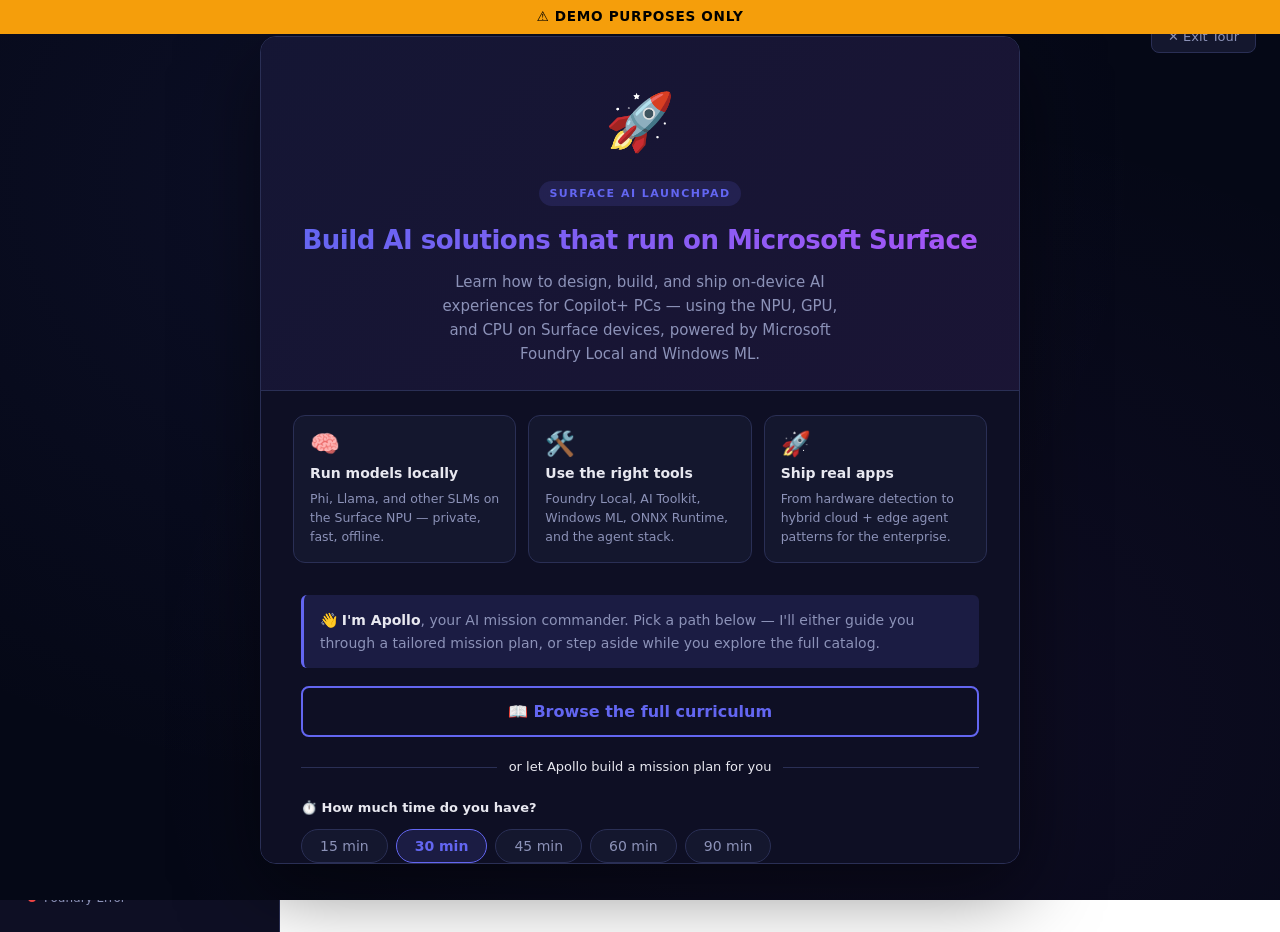
==== commit 60b4a81f: "Improve welcome screen, rename AI Toolkit, refresh Use Case Builder - Redesigned Apollo Mission Brie" ====
--- a/static/index.html
+++ b/static/index.html
@@ -32,7 +32,10 @@
             <span class="nav-icon">🤖</span> Model Recommendations
         </div>
         <div class="nav-item" data-page="toolkit" onclick="navigateTo('toolkit')">
-            <span class="nav-icon">🧰</span> AI Toolkit
+            <span class="nav-icon">🧰</span> Foundry Toolkit
+        </div>
+        <div class="nav-item" data-page="usecasebuilder" onclick="navigateTo('usecasebuilder')">
+            <span class="nav-icon">⚡</span> Use Case Builder
         </div>
 
         <div class="nav-section-label nav-section-collapsible open" onclick="toggleNavSection(this)">
@@ -70,9 +73,6 @@
             <div class="nav-subsection-items">
                 <div class="nav-item" data-page="buildyourown" onclick="navigateTo('buildyourown')">
                     <span class="nav-icon">🏗️</span> Industry Scenarios
-                </div>
-                <div class="nav-item" data-page="usecasebuilder" onclick="navigateTo('usecasebuilder')">
-                    <span class="nav-icon">⚡</span> Use Case Builder
                 </div>
             </div>
         </div>
@@ -2896,15 +2896,36 @@
         <div class="tour-setup-card">
             <div class="tour-setup-header">
                 <span class="tour-hat">🚀</span>
-                <h2>Apollo's Mission Briefing</h2>
-                <p>I'll build a custom mission plan that maximizes your launch time — or browse all topics at your own pace.</p>
+                <div class="tour-eyebrow">Surface AI Launchpad</div>
+                <h2>Build AI solutions that run on Microsoft Surface</h2>
+                <p>Learn how to design, build, and ship on-device AI experiences for Copilot+ PCs — using the NPU, GPU, and CPU on Surface devices, powered by Microsoft Foundry Local and Windows ML.</p>
+            </div>
+            <div class="tour-setup-pillars">
+                <div class="pillar">
+                    <span class="pillar-icon">🧠</span>
+                    <strong>Run models locally</strong>
+                    <span>Phi, Llama, and other SLMs on the Surface NPU — private, fast, offline.</span>
+                </div>
+                <div class="pillar">
+                    <span class="pillar-icon">🛠️</span>
+                    <strong>Use the right tools</strong>
+                    <span>Foundry Local, AI Toolkit, Windows ML, ONNX Runtime, and the agent stack.</span>
+                </div>
+                <div class="pillar">
+                    <span class="pillar-icon">🚀</span>
+                    <strong>Ship real apps</strong>
+                    <span>From hardware detection to hybrid cloud + edge agent patterns for the enterprise.</span>
+                </div>
             </div>
             <div class="tour-setup-body">
+                <p class="tour-setup-intro">
+                    <strong>👋 I'm Apollo</strong>, your AI mission commander. Pick a path below — I'll either guide you through a tailored mission plan, or step aside while you explore the full catalog.
+                </p>
                 <button class="prof-browse-btn" onclick="browseCurriculum()">
-                    📖 Browse the Curriculum
+                    📖 Browse the full curriculum
                 </button>
                 <div class="tour-setup-divider">
-                    <span>or get a personalized lesson plan</span>
+                    <span>or let Apollo build a mission plan for you</span>
                 </div>
                 <label class="prof-label">⏱️ How much time do you have?</label>
                 <div class="time-options" id="timeOptions">
--- a/static/style.css
+++ b/static/style.css
@@ -1132,10 +1132,76 @@
     background: var(--surface);
     border: 1px solid var(--border);
     border-radius: 16px;
-    max-width: 560px;
-    width: 90%;
+    max-width: 760px;
+    width: 92%;
     box-shadow: 0 24px 80px rgba(0, 0, 0, 0.5);
     overflow: hidden;
+    max-height: 92vh;
+    overflow-y: auto;
+}
+
+.tour-eyebrow {
+    display: inline-block;
+    font-size: 11px;
+    font-weight: 700;
+    letter-spacing: 1.5px;
+    text-transform: uppercase;
+    color: var(--accent);
+    background: var(--accent-glow);
+    padding: 4px 10px;
+    border-radius: 999px;
+    margin-bottom: 14px;
+}
+
+.tour-setup-pillars {
+    display: grid;
+    grid-template-columns: repeat(3, 1fr);
+    gap: 12px;
+    padding: 24px 32px 4px;
+}
+
+.pillar {
+    background: var(--surface-2);
+    border: 1px solid var(--border);
+    border-radius: 12px;
+    padding: 16px;
+    display: flex;
+    flex-direction: column;
+    gap: 6px;
+    transition: border-color 0.15s, transform 0.15s;
+}
+
+.pillar:hover { border-color: var(--accent); transform: translateY(-2px); }
+
+.pillar-icon { font-size: 24px; line-height: 1; }
+
+.pillar strong {
+    font-size: 14px;
+    color: var(--text);
+    font-weight: 600;
+}
+
+.pillar span:not(.pillar-icon) {
+    font-size: 12.5px;
+    color: var(--text-dim);
+    line-height: 1.5;
+}
+
+.tour-setup-intro {
+    font-size: 14px;
+    color: var(--text-dim);
+    line-height: 1.6;
+    margin: 0 0 18px;
+    padding: 14px 16px;
+    background: var(--accent-glow);
+    border-left: 3px solid var(--accent);
+    border-radius: 6px;
+}
+
+.tour-setup-intro strong { color: var(--text); }
+
+@media (max-width: 640px) {
+    .tour-setup-pillars { grid-template-columns: 1fr; }
 }
 
 .tour-setup-header {
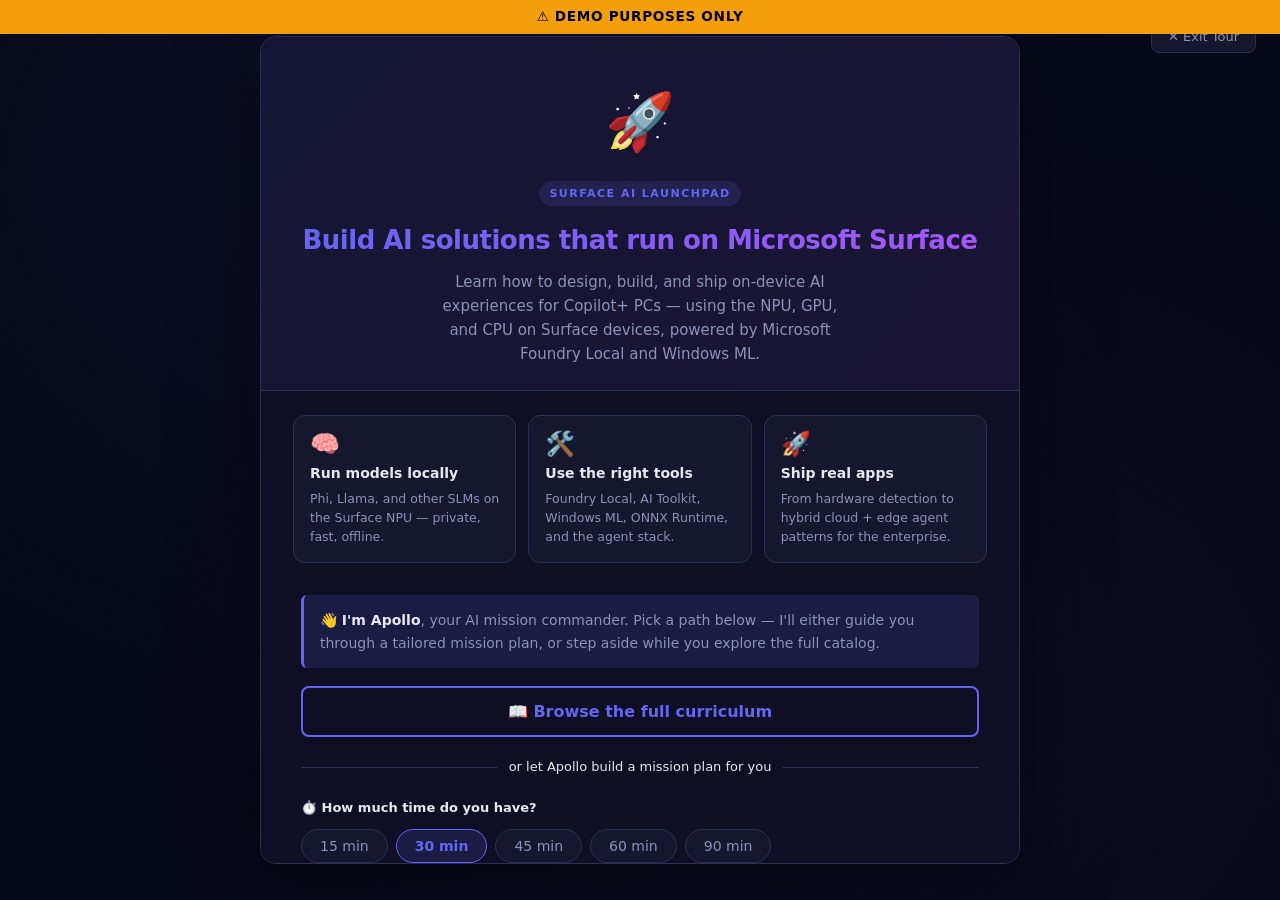
==== commit a92bb088: "Add Healthcare industry scenario Adds an On-Device AI Healthcare panel to the Industry Scenarios pag" ====
--- a/static/index.html
+++ b/static/index.html
@@ -33,9 +33,6 @@
         </div>
         <div class="nav-item" data-page="toolkit" onclick="navigateTo('toolkit')">
             <span class="nav-icon">🧰</span> Foundry Toolkit
-        </div>
-        <div class="nav-item" data-page="usecasebuilder" onclick="navigateTo('usecasebuilder')">
-            <span class="nav-icon">⚡</span> Use Case Builder
         </div>
 
         <div class="nav-section-label nav-section-collapsible open" onclick="toggleNavSection(this)">
@@ -2457,6 +2454,7 @@
             <!-- Industry Pill Grid -->
             <div id="industry-pills" class="industry-pill-grid">
                 <button class="industry-pill" onclick="showIndustryDetail('financial')" style="--pill-color: var(--blue)">💰 Financial Services</button>
+                <button class="industry-pill" onclick="showIndustryDetail('healthcare')" style="--pill-color: var(--red, #ff6b6b)">⚕️ Healthcare</button>
                 <button class="industry-pill" onclick="showIndustryDetail('insurance')" style="--pill-color: var(--green)">🏥 Insurance</button>
                 <button class="industry-pill" onclick="showIndustryDetail('professional')" style="--pill-color: var(--accent)">👔 Professional Services</button>
                 <button class="industry-pill" onclick="showIndustryDetail('energy')" style="--pill-color: var(--amber, #f59e0b)">⚡ Energy &amp; Utilities</button>
@@ -2501,6 +2499,39 @@
                 </div>
             </div>
 
+            <!-- Healthcare Detail -->
+            <div class="industry-detail" id="detail-healthcare" style="display:none">
+                <div class="card">
+                    <div class="card-header">
+                        <div class="card-icon" style="background:var(--red-dim, #3a1a1a);color:var(--red, #ff6b6b)">⚕️</div>
+                        <div><h3>Healthcare — Clinical Workflows at the Point of Care</h3><div class="card-subtitle">HIPAA-aligned on-device AI for clinicians, patients, and PHI</div></div>
+                    </div>
+                    <p style="font-size:14px;color:var(--text-dim);line-height:1.7;margin-bottom:12px;">
+                        Healthcare workflows demand the strictest privacy controls — Protected Health Information (PHI) cannot leave the device
+                        in many regulated settings. NPU-powered clinical assistants summarize visits, draft notes, triage symptoms, and surface
+                        guidelines locally, so clinicians keep their attention on the patient and PHI never traverses the cloud.
+                    </p>
+                    <table class="capability-table">
+                        <thead><tr><th>Capability</th><th>How NPU Enables It</th></tr></thead>
+                        <tbody>
+                            <tr><td><strong>Ambient Clinical Scribe</strong></td><td>Local speech-to-text + SLM summarization drafts SOAP notes from the patient encounter without sending audio off-device</td></tr>
+                            <tr><td><strong>Medical Imaging Triage</strong></td><td>NPU-accelerated vision models pre-screen X-rays, dermatology photos, and retinal scans on-device for clinician review</td></tr>
+                            <tr><td><strong>PHI De-identification</strong></td><td>Local NER models redact names, MRNs, and identifiers from documents before any data is shared downstream</td></tr>
+                            <tr><td><strong>Clinical Decision Support</strong></td><td>Retrieval-augmented SLMs surface relevant guidelines, drug interactions, and prior chart context entirely offline</td></tr>
+                            <tr><td><strong>Patient-Facing Assistants</strong></td><td>On-device symptom triage and post-visit Q&amp;A keep sensitive health questions on the patient's own device</td></tr>
+                        </tbody>
+                    </table>
+                    <div class="info-box tip">
+                        <strong>Why NPU matters here:</strong> Healthcare data is governed by HIPAA, GDPR, and a patchwork of state and national rules.
+                        Hospitals, rural clinics, EMS vehicles, and home-health visits frequently operate with limited or no connectivity. Running
+                        ambient scribing, imaging triage, and PHI de-identification on the NPU means clinicians get low-latency AI assistance with
+                        sensitive data never leaving the Copilot+ PC — and battery life that lasts a full shift.
+                        <br><br>
+                        <a href="https://github.com/npuneil" target="_blank" style="color:var(--accent)">📂 Explore on-device AI prototypes on GitHub →</a>
+                    </div>
+                </div>
+            </div>
+
             <!-- Insurance Detail -->
             <div class="industry-detail" id="detail-insurance" style="display:none">
                 <div class="card">
@@ -2695,11 +2726,6 @@
             </div>
         </div>
 
-        <!-- Hybrid AI Use Case Builder Page -->
-        <div class="page" id="page-usecasebuilder">
-            <iframe src="/static/usecasebuilder/index.html" style="width:100%;height:calc(100vh - 20px);border:none;border-radius:8px;"></iframe>
-        </div>
-
         <!-- Workshops & Kickstarters Page -->
         <div class="page" id="page-workshops">
             <div class="page-header">
--- a/static/style.css
+++ b/static/style.css
@@ -14,7 +14,12 @@
     text-transform: uppercase;
 }
 
-body { padding-top: 32px; }
+html, body {
+    height: 100%;
+    margin: 0;
+    overflow: hidden;
+}
+body { padding-top: 32px; box-sizing: border-box; }
 
 :root {
     --bg: #050816;
@@ -79,14 +84,14 @@
     background: transparent;
     color: var(--text);
     line-height: 1.6;
-    min-height: 100vh;
 }
 
 /* Layout */
 .app-shell {
     display: grid;
     grid-template-columns: 280px 1fr;
-    min-height: 100vh;
+    height: 100%;
+    min-height: 0;
     transition: grid-template-columns 0.3s ease;
 }
 
@@ -138,7 +143,8 @@
     gap: 8px;
     position: sticky;
     top: 0;
-    height: 100vh;
+    height: 100%;
+    min-height: 0;
     overflow-y: auto;
     transition: transform 0.3s ease, opacity 0.3s ease;
 }
@@ -363,6 +369,8 @@
 .main-content {
     padding: 32px 48px;
     max-width: 1100px;
+    height: 100%;
+    min-height: 0;
     overflow-y: auto;
 }
 
